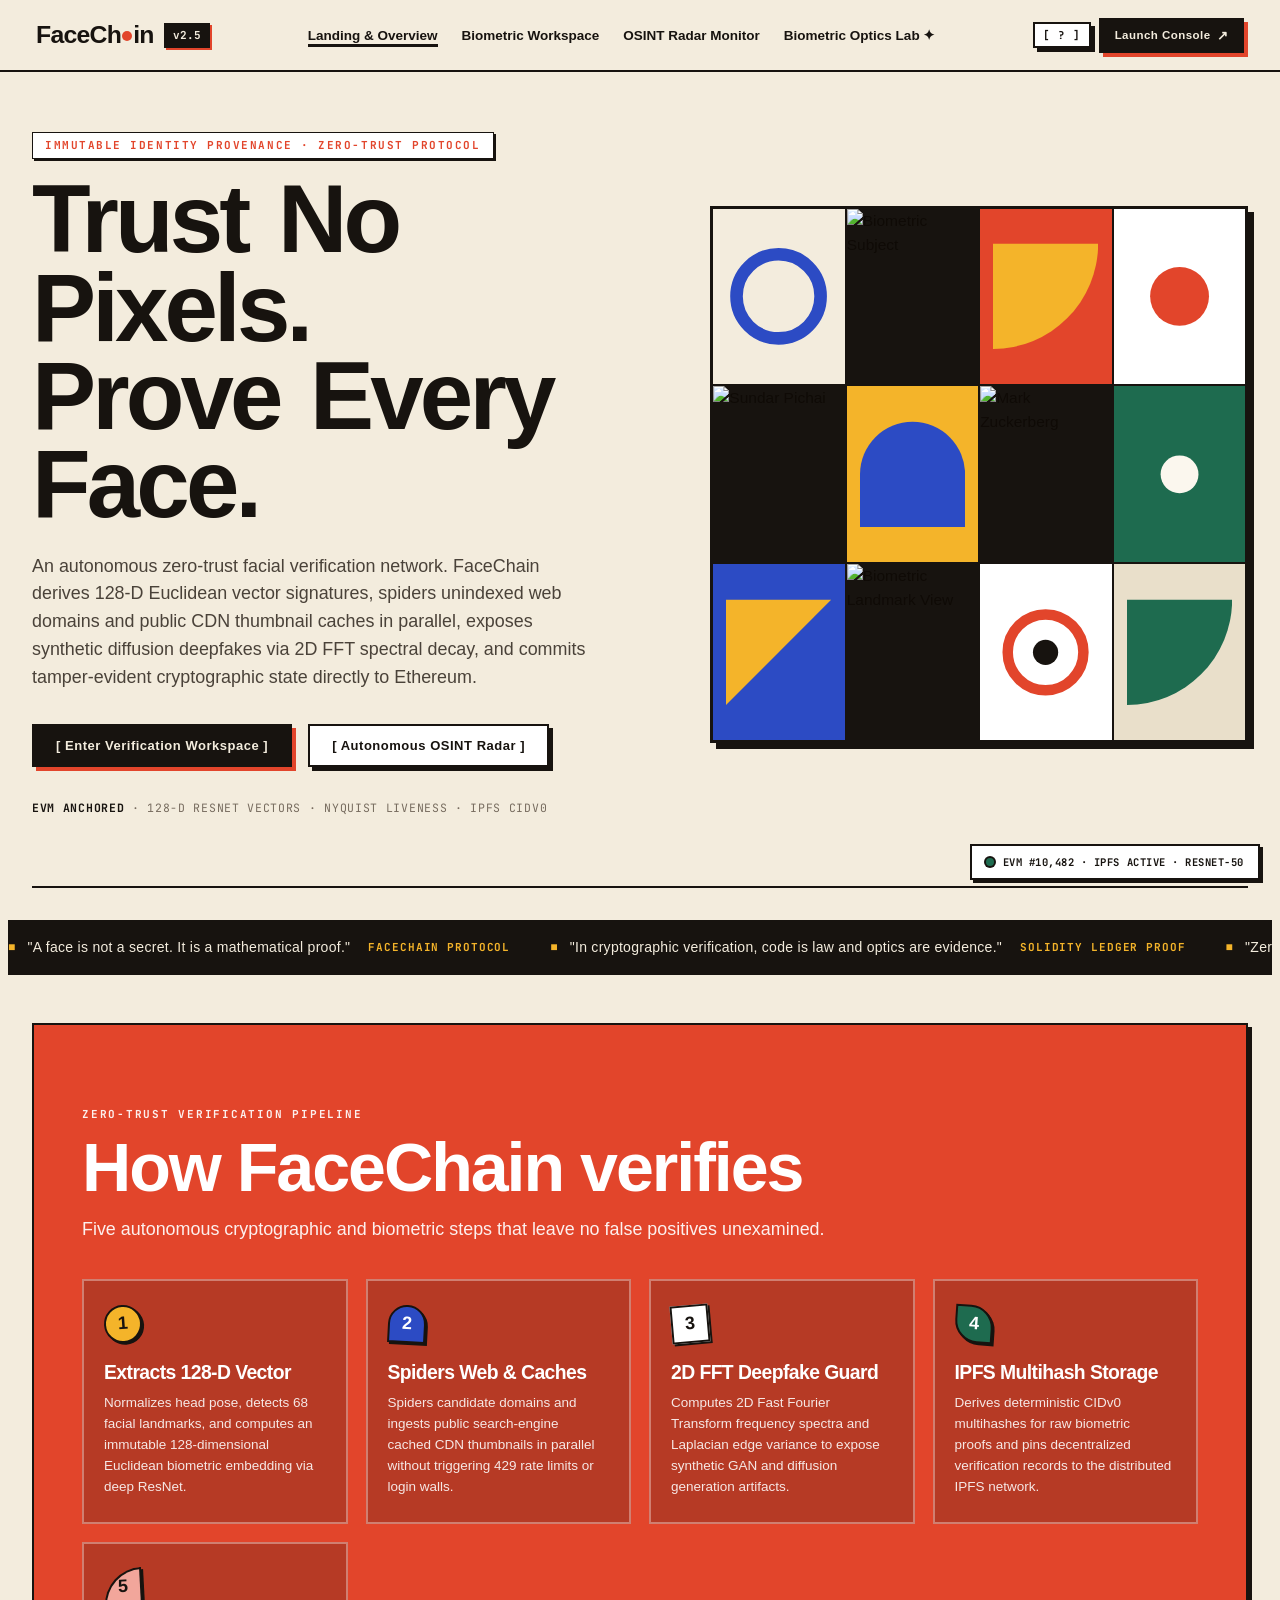
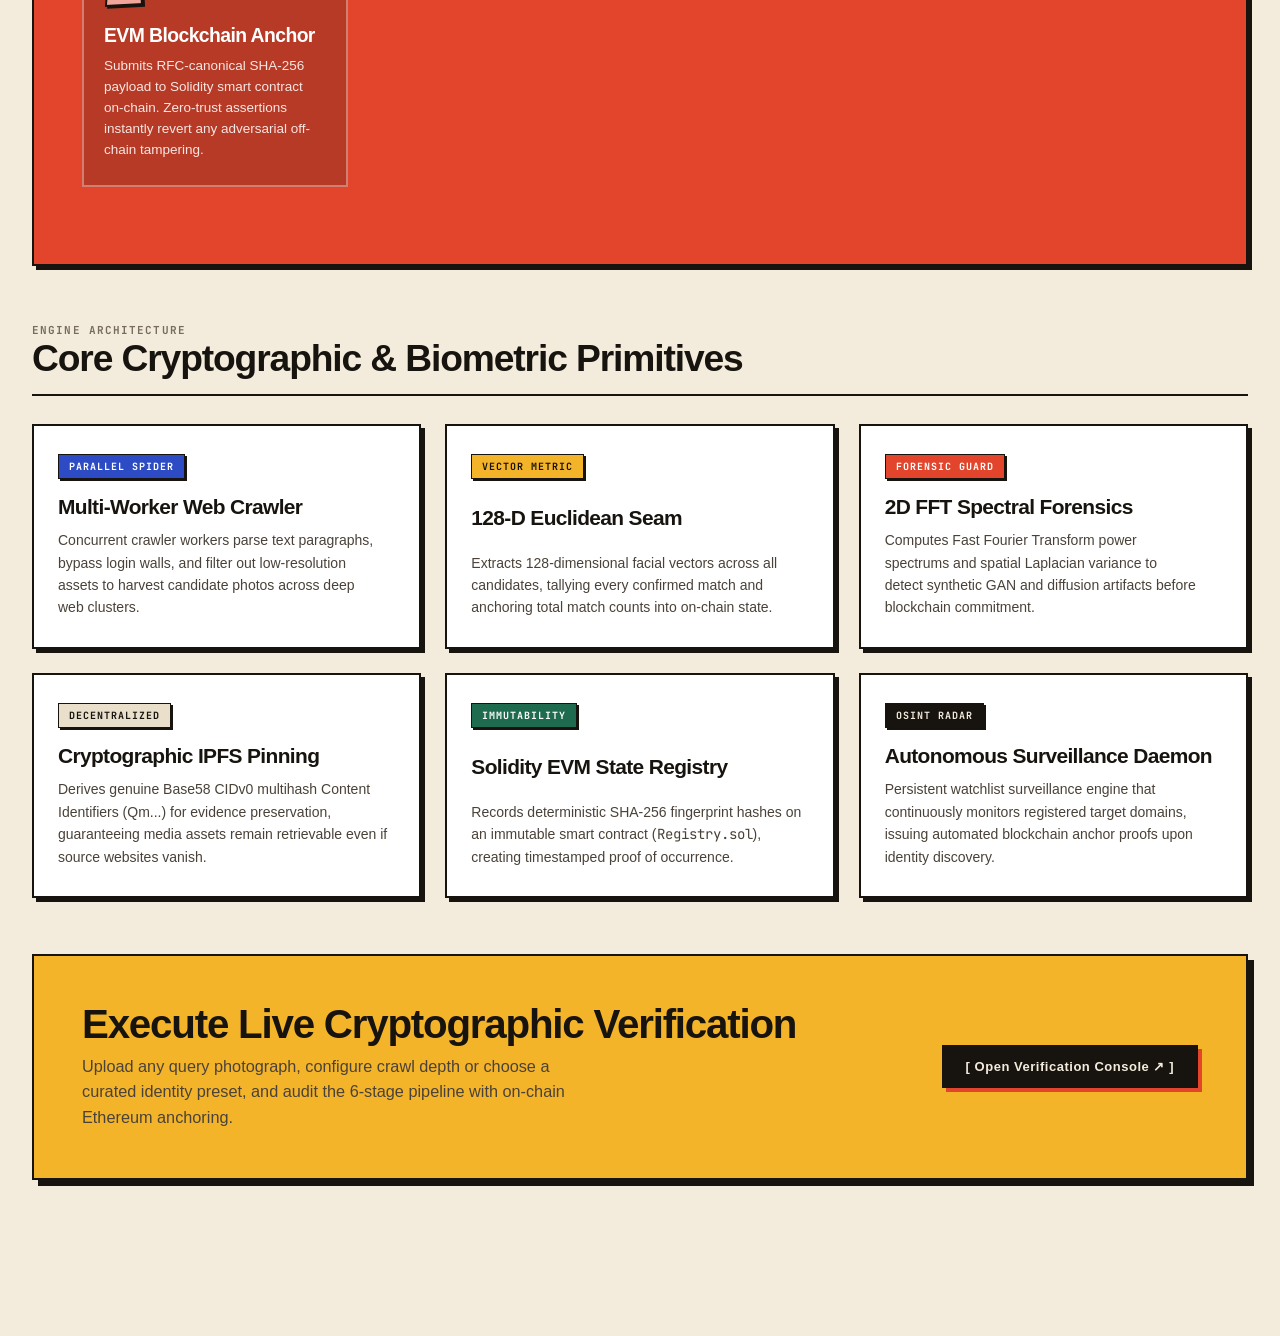
==== frontend/index.html @ 1e32e875 "feat(ui): implement single-page dashboard with telemetry and audit controls" ====
<!DOCTYPE html>
<html lang="en">
<head>
    <meta charset="UTF-8">
    <meta name="viewport" content="width=device-width, initial-scale=1.0">
        <title>FaceChain ✦ Cryptographic Biometric Registry &amp; OSINT Radar</title>
    <meta name="description" content="Autonomous facial vector resolution, 2D FFT deepfake forensics, decentralized IPFS archival, and on-chain EVM cryptographic verification.">
    <meta name="theme-color" content="#f3ecdd">
    <meta name="color-scheme" content="light">

    <!-- Brand Favicons & App Icons -->
    <link rel="icon" type="image/svg+xml" href="/static/favicon.svg">
    <link rel="alternate icon" href="/favicon.ico">
    <link rel="apple-touch-icon" href="/static/apple-touch-icon.png">
    <link rel="manifest" href="/site.webmanifest">

    <!-- Open Graph (OG) & Social Card Metadata -->
    <meta property="og:type" content="website">
    <meta property="og:title" content="FaceChain ✦ Cryptographic Biometric Registry &amp; OSINT Radar">
    <meta property="og:description" content="Autonomous facial vector resolution, 2D FFT deepfake forensics, and on-chain EVM cryptographic verification.">
    <meta property="og:image" content="/static/og-image.png">
    <meta property="og:image:width" content="1200">
    <meta property="og:image:height" content="630">
    <meta property="og:url" content="/">
    <meta property="og:site_name" content="FaceChain Protocol">

    <!-- Twitter Card Metadata -->
    <meta name="twitter:card" content="summary_large_image">
    <meta name="twitter:title" content="FaceChain ✦ Cryptographic Biometric Registry &amp; OSINT Radar">
    <meta name="twitter:description" content="Autonomous facial vector resolution, 2D FFT deepfake forensics, and on-chain EVM cryptographic verification.">
    <meta name="twitter:image" content="/static/og-image.png">
    <link rel="preconnect" href="https://fonts.googleapis.com">
    <link rel="preconnect" href="https://fonts.gstatic.com" crossorigin>
    <link href="https://api.fontshare.com/v2/css?f[]=clash-display@500,600,700&f[]=satoshi@400,500,700,900&display=swap" rel="stylesheet">
    <link href="https://fonts.googleapis.com/css2?family=JetBrains+Mono:wght@400;500;600;700&display=swap" rel="stylesheet">
    <style>
        :root {
            /* Bauhaus Modernist Field: Bone paper, charcoal ink, and flat primary colors */
            --bone: #f3ecdd;
            --bone-2: #e9dfca;
            --paper: #ffffff;
            --ink: #17130f;
            --ink-2: #4a4239;
            --ink-3: #776c5f;
            --red: #e2452b;
            --yellow: #f4b42a;
            --blue: #2c4bc4;
            --green: #1e6b4f;
            --pink: #f2a69b;
            --focus: #2c4bc4;

            --bg-canvas: var(--bone);
            --surface-card: var(--paper);
            --surface-elevated: var(--paper);
            --surface-subtle: var(--bone-2);

            --ink-primary: var(--ink);
            --ink-secondary: var(--ink-2);
            --ink-muted: var(--ink-3);

            --border-strong: var(--ink);
            --border-rule: var(--ink);
            --border-hairline: var(--ink);

            --brand-cobalt: var(--blue);
            --brand-cobalt-light: var(--bone-2);
            --brand-teal: var(--green);
            --brand-teal-light: var(--bone-2);
            --accent-amber: var(--yellow);
            --accent-amber-light: var(--bone-2);
            --accent-purple: var(--blue);
            --accent-purple-light: var(--bone-2);
            --state-emerald: var(--green);
            --state-emerald-light: var(--bone-2);
            --state-crimson: var(--red);
            --state-crimson-light: var(--bone-2);

            --font-display: 'Clash Display', 'Satoshi', sans-serif;
            --font-body: 'Satoshi', sans-serif;
            --font-mono: 'JetBrains Mono', monospace;

            --line: 2.5px;
            --shadow-hard: 4px 4px 0px var(--ink);
            --shadow-red: 5px 5px 0px var(--red);
            --shadow-lift: 6px 6px 0px var(--ink);
            --shadow-lift-red: 7px 7px 0px var(--red);
            --shadow-pressed: 1px 1px 0px var(--ink);
            --ease-out: cubic-bezier(0.16, 1, 0.3, 1);
        }

        /* Base Resets */
        *, *::before, *::after {
            box-sizing: border-box;
            margin: 0;
            padding: 0;
            border-radius: 0px !important; /* Zero-radius broadsheet primitive */
        }

        html, body {
            overflow-x: clip;
            background-color: var(--bg-canvas);
            color: var(--ink-primary);
            font-family: var(--font-body);
            font-size: 15.5px;
            line-height: 1.55;
            -webkit-font-smoothing: antialiased;
        }

        /* Typography & Measure */
        h1, h2, h3, h4 {
            font-family: var(--font-display);
            color: var(--ink-primary);
            text-wrap: balance;
            font-weight: 700;
            line-height: 1.05;
            letter-spacing: -0.03em;
        }

        p {
            text-wrap: pretty;
            max-width: 75ch;
            color: var(--ink-secondary);
        }

        code, pre, .mono {
            font-family: var(--font-mono);
            font-variant-numeric: tabular-nums;
        }

        /* Fluid Wide Desktop Layout */
        .page-wrapper {
            width: 95%;
            max-width: 1520px;
            margin: 0 auto;
            padding: 0 0 100px;
        }

        /* Sticky Technical Navigation Header */
        .site-nav {
            position: sticky;
            top: 0;
            z-index: 1000;
            background-color: var(--bone);
            border-bottom: var(--line) solid var(--ink);
            padding: 16px 36px;
            display: flex;
            justify-content: space-between;
            align-items: center;
        }

        .brand-logo {
            display: inline-flex;
            align-items: center;
            gap: 10px;
            text-decoration: none;
            color: var(--ink);
        }

        .brand-logo-badge {
            background-color: var(--ink);
            color: var(--bone);
            font-family: var(--font-mono);
            font-size: 11px;
            font-weight: 700;
            padding: 3px 8px;
            border: 1.5px solid var(--ink);
            box-shadow: 2px 2px 0px var(--red);
        }

        .brand-logo-text {
            font-family: var(--font-display);
            font-size: 1.6rem;
            font-weight: 700;
            letter-spacing: -0.03em;
            display: inline-flex;
            align-items: center;
        }

        .brand-logo-dot {
            display: inline-block;
            width: 10px;
            height: 10px;
            background: var(--red);
            border-radius: 50% !important;
            margin: 0 1px;
            transform: translateY(1px);
        }

        .nav-tabs {
            display: flex;
            gap: 24px;
            list-style: none;
        }

        .nav-tab-btn {
            background: transparent;
            border: 0;
            font-family: var(--font-body);
            font-size: 13.5px;
            font-weight: 700;
            padding: 4px 0;
            cursor: pointer;
            color: var(--ink);
            text-decoration: none;
            background-image: linear-gradient(var(--ink), var(--ink));
            background-size: 0 3px;
            background-position: 0 100%;
            background-repeat: no-repeat;
            transition: background-size 220ms var(--ease-out), color 160ms ease;
        }

        .nav-tab-btn:hover, .nav-tab-btn.active {
            background-size: 100% 3px;
            color: var(--ink);
        }

        /* 5-State Tactile Button Primitives */
        .btn {
            display: inline-flex;
            align-items: center;
            justify-content: center;
            font-family: var(--font-body);
            font-size: 13px;
            font-weight: 700;
            letter-spacing: 0.04em;
            padding: 12px 22px;
            cursor: pointer;
            border: var(--line) solid var(--ink);
            box-shadow: var(--shadow-hard);
            transition: transform 140ms var(--ease-out), box-shadow 140ms var(--ease-out), background 160ms ease;
            user-select: none;
            text-decoration: none;
            background-color: var(--paper);
            color: var(--ink);
        }

        .btn:hover {
            transform: translate(-2px, -2px);
            box-shadow: var(--shadow-lift);
        }

        .btn:focus-visible {
            outline: 3px solid var(--focus);
            outline-offset: 3px;
        }

        .btn:active {
            transform: translate(3px, 3px);
            box-shadow: var(--shadow-pressed);
        }

        .btn:disabled {
            opacity: 0.45;
            cursor: not-allowed;
            transform: none !important;
            box-shadow: var(--shadow-hard) !important;
        }

        .btn-primary {
            background-color: var(--ink);
            color: var(--bone);
            box-shadow: 4px 4px 0px var(--red);
        }

        .btn-primary:hover {
            background-color: #27211a;
            box-shadow: 6px 6px 0px var(--red);
        }

        .btn-outline, .btn-ghost {
            background-color: var(--paper);
            color: var(--ink);
            box-shadow: 4px 4px 0px var(--ink);
        }

        .btn-outline:hover, .btn-ghost:hover {
            box-shadow: 6px 6px 0px var(--ink);
        }

        .btn-accent {
            background-color: var(--yellow);
            color: var(--ink);
            box-shadow: 4px 4px 0px var(--ink);
        }

        .btn-accent:hover {
            background-color: #f7c046;
            box-shadow: 6px 6px 0px var(--ink);
        }

        .btn-purple {
            background-color: var(--blue);
            color: #FFFFFF;
            box-shadow: 4px 4px 0px var(--ink);
        }

        .btn-purple:hover {
            background-color: #1e3699;
            box-shadow: 6px 6px 0px var(--ink);
        }

        .btn-danger {
            background-color: var(--red);
            color: #FFFFFF;
            box-shadow: 4px 4px 0px var(--ink);
        }

        .btn-danger:hover {
            background-color: #c9351e;
            box-shadow: 6px 6px 0px var(--ink);
        }

        .btn-sm {
            padding: 8px 14px;
            font-size: 11.5px;
        }

        /* ========================================================
           SAPOR / BAUHAUS HERO & MOSAIC GRID
           ======================================================== */
        .hero-section {
            background-color: transparent;
            border: none;
            box-shadow: none;
            padding: clamp(32px, 5vw, 60px) 0 clamp(40px, 6vw, 70px);
            margin: 0 0 32px;
            display: grid;
            grid-template-columns: minmax(0, 1.15fr) minmax(0, 1fr);
            gap: clamp(32px, 5vw, 60px);
            align-items: center;
            border-bottom: var(--line) solid var(--ink);
        }

        @media (max-width: 980px) {
            .hero-section {
                grid-template-columns: 1fr;
                gap: 40px;
            }
        }

        .hero-tag {
            font-family: var(--font-mono);
            font-size: 11px;
            font-weight: 700;
            color: var(--red);
            letter-spacing: 0.14em;
            text-transform: uppercase;
            margin-bottom: 16px;
            display: inline-block;
            background-color: var(--paper);
            padding: 4px 12px;
            border: 1.5px solid var(--ink);
            box-shadow: 2px 2px 0px var(--ink);
        }

        .hero-heading {
            font-size: clamp(3.2rem, 7.5vw, 6.2rem);
            font-weight: 700;
            line-height: 0.92;
            letter-spacing: -0.04em;
            word-spacing: 0.08em;
            margin-bottom: 24px;
            color: var(--ink);
            text-wrap: balance;
        }

        .hero-desc {
            font-size: clamp(1.05rem, 1.4vw, 1.25rem);
            color: var(--ink-2);
            margin-bottom: 32px;
            line-height: 1.55;
            font-weight: 500;
            max-width: 36rem;
        }

        .hero-actions {
            display: flex;
            gap: 16px;
            flex-wrap: wrap;
        }

        .hero-gloss {
            margin: 32px 0 0;
            font-size: 11.5px;
            color: var(--ink-3);
            font-family: var(--font-mono);
            letter-spacing: 0.06em;
            text-transform: uppercase;
        }

        .hero-gloss span {
            font-weight: 700;
            color: var(--ink);
        }

        /* Bauhaus Biometric Mosaic Art Grid */
        .hero-art-mosaic {
            display: grid;
            grid-template-columns: repeat(4, 1fr);
            grid-auto-rows: 1fr;
            border: var(--line) solid var(--ink);
            box-shadow: 6px 6px 0px var(--ink);
            background: var(--ink);
            aspect-ratio: 1 / 1;
            overflow: hidden;
        }

        .mosaic-tile {
            position: relative;
            border: 1.5px solid var(--ink);
            display: flex;
            align-items: center;
            justify-content: center;
            overflow: hidden;
            transition: transform 160ms var(--ease-out);
        }

        .mosaic-tile:hover {
            transform: scale(1.03);
            z-index: 2;
        }

        .mosaic-img {
            width: 100%;
            height: 100%;
            object-fit: cover;
            display: block;
            filter: contrast(1.08) saturate(1.05);
        }

        .tile-svg {
            width: 80%;
            height: 80%;
            display: block;
        }

        .bg-bone { background-color: var(--bone); }
        .bg-bone-2 { background-color: var(--bone-2); }
        .bg-paper { background-color: var(--paper); }
        .bg-red { background-color: var(--red); }
        .bg-yellow { background-color: var(--yellow); }
        .bg-blue { background-color: var(--blue); }
        .bg-green { background-color: var(--green); }
        .bg-pink { background-color: var(--pink); }
        .bg-ink { background-color: var(--ink); }

        /* ========================================================
           INFINITE EDITORIAL MARQUEE TICKER TAPE
           ======================================================== */
        .ticker-bar {
            background-color: var(--ink);
            color: var(--bone);
            border-bottom: var(--line) solid var(--ink);
            overflow: hidden;
            white-space: nowrap;
            padding: 14px 0;
            user-select: none;
            margin: 0 calc(var(--gutter, 24px) * -1) 36px;
        }

        .ticker-track {
            display: inline-flex;
            gap: 40px;
            animation: tickerScroll 48s linear infinite;
        }

        .ticker-track:hover {
            animation-play-state: paused;
        }

        @keyframes tickerScroll {
            0% { transform: translateX(0); }
            100% { transform: translateX(-50%); }
        }

        .ticker-item {
            font-family: var(--font-body);
            font-size: 14px;
            font-weight: 500;
            display: inline-flex;
            align-items: center;
            gap: 12px;
            letter-spacing: 0.02em;
        }

        .ticker-sq {
            color: var(--yellow);
            font-size: 12px;
        }

        .ticker-author {
            font-family: var(--font-mono);
            font-size: 11px;
            color: var(--yellow);
            font-weight: 700;
            text-transform: uppercase;
            letter-spacing: 0.08em;
            margin-left: 6px;
        }

        /* ========================================================
           FULL-BLEED VERMILION: "HOW FACECHAIN VERIFIES"
           ======================================================== */
        .how-section {
            background-color: var(--red);
            color: #FFFFFF;
            border-bottom: var(--line) solid var(--ink);
            padding: clamp(48px, 6vw, 84px) clamp(24px, 4vw, 48px);
            margin: 48px 0;
            border: var(--line) solid var(--ink);
            box-shadow: var(--shadow-hard);
        }

        .how-header {
            max-width: 48rem;
            margin-bottom: 36px;
        }

        .how-kicker {
            font-family: var(--font-mono);
            font-size: 11px;
            font-weight: 700;
            letter-spacing: 0.16em;
            text-transform: uppercase;
            color: #FFFFFF;
            opacity: 0.92;
            display: inline-block;
            margin-bottom: 12px;
        }

        .how-title {
            font-family: var(--font-display);
            font-size: clamp(2.6rem, 5.5vw, 4.4rem);
            font-weight: 700;
            line-height: 0.95;
            letter-spacing: -0.03em;
            margin: 0 0 16px;
            color: #FFFFFF;
        }

        .how-sub {
            font-size: clamp(1.05rem, 1.4vw, 1.25rem);
            color: rgba(255, 255, 255, 0.92);
            line-height: 1.5;
            font-weight: 400;
        }

        .how-steps-grid {
            display: grid;
            grid-template-columns: repeat(auto-fit, minmax(210px, 1fr));
            gap: 18px;
        }

        .how-step-card {
            background: rgba(23, 19, 15, 0.22);
            border: 2px solid rgba(255, 255, 255, 0.35);
            padding: 24px 20px;
            display: flex;
            flex-direction: column;
            align-items: flex-start;
            transition: transform 160ms var(--ease-out), background 160ms ease;
        }

        .how-step-card:hover {
            transform: translateY(-4px);
            background: rgba(23, 19, 15, 0.35);
            border-color: #FFFFFF;
        }

        .how-step-badge {
            display: inline-grid;
            place-items: center;
            width: 38px;
            height: 38px;
            font-family: var(--font-display);
            font-size: 18px;
            font-weight: 700;
            margin-bottom: 18px;
            border: 2px solid var(--ink);
            box-shadow: 2px 2px 0px var(--ink);
        }

        .badge-yellow { background-color: var(--yellow); color: var(--ink); border-radius: 50% !important; transform: rotate(-4deg); }
        .badge-blue { background-color: var(--blue); color: #FFFFFF; border-radius: 999px 999px 0 0 !important; transform: rotate(3deg); }
        .badge-white { background-color: var(--paper); color: var(--ink); border-radius: 0 !important; transform: rotate(-5deg); }
        .badge-green { background-color: var(--green); color: #FFFFFF; border-radius: 0 60% 0 60% !important; transform: rotate(4deg); }
        .badge-pink { background-color: var(--pink); color: var(--ink); border-radius: 100% 0 0 0 !important; transform: rotate(-3deg); }

        .how-step-heading {
            font-family: var(--font-display);
            font-size: 1.25rem;
            font-weight: 700;
            line-height: 1.15;
            margin-bottom: 10px;
            color: #FFFFFF;
        }

        .how-step-desc {
            font-size: 13.5px;
            line-height: 1.55;
            color: rgba(255, 255, 255, 0.88);
            margin: 0;
        }

        /* ========================================================
           FLOATING COBALT ACTION BAR (IN WORKSPACE)
           ======================================================== */
        .floating-action-bar {
            background-color: var(--blue);
            color: #FFFFFF;
            border: var(--line) solid var(--ink);
            box-shadow: 6px 6px 0px var(--ink);
            padding: 22px 26px;
            margin-bottom: 32px;
            display: flex;
            justify-content: space-between;
            align-items: center;
            flex-wrap: wrap;
            gap: 20px;
        }

        .control-pill-group {
            display: inline-flex;
            gap: 0;
            border: 2px solid var(--ink);
            box-shadow: 2px 2px 0px var(--ink);
            background: var(--paper);
        }

        .control-pill-btn {
            background: var(--paper);
            color: var(--ink);
            border: 0;
            border-right: 1.5px solid var(--ink);
            padding: 8px 16px;
            font-family: var(--font-body);
            font-size: 12.5px;
            font-weight: 700;
            cursor: pointer;
            transition: all 120ms ease;
        }

        .control-pill-btn:last-child {
            border-right: none;
        }

        .control-pill-btn.active, .control-pill-btn:hover {
            background: var(--yellow);
            color: var(--ink);
        }

        /* ========================================================
           BENTO FACTS STRIP (RESULTS METADATA)
           ======================================================== */
        .bento-facts-strip {
            display: grid;
            grid-template-columns: repeat(4, 1fr);
            gap: 0;
            border: var(--line) solid var(--ink);
            box-shadow: 4px 4px 0px var(--ink);
            margin-bottom: 24px;
            background: var(--ink);
        }

        @media (max-width: 820px) {
            .bento-facts-strip {
                grid-template-columns: 1fr 1fr;
            }
        }

        .bento-tile {
            padding: 20px;
            border-right: var(--line) solid var(--ink);
            position: relative;
        }

        .bento-tile:last-child {
            border-right: none;
        }

        .bento-tile-label {
            font-family: var(--font-mono);
            font-size: 10px;
            font-weight: 700;
            letter-spacing: 0.1em;
            text-transform: uppercase;
            margin-bottom: 6px;
            color: var(--ink-2);
        }

        .bento-tile-val {
            font-family: var(--font-display);
            font-size: 2rem;
            font-weight: 700;
            line-height: 1;
            margin-bottom: 4px;
        }

        .bento-tile-sub {
            font-family: var(--font-body);
            font-size: 12px;
            color: var(--ink-2);
        }

        .bento-glyph {
            position: absolute;
            top: 18px;
            right: 18px;
            width: 14px;
            height: 14px;
        }

        /* ========================================================
           FACECHAIN PROTOCOL NODE & TELEMETRY BEACON
           ======================================================== */
        .node-beacon-container {
            position: fixed;
            bottom: 20px;
            right: 20px;
            z-index: 999;
            display: flex;
            align-items: flex-end;
            flex-direction: column;
            pointer-events: auto;
        }

        .node-beacon-pill {
            background-color: var(--paper);
            color: var(--ink);
            border: 2px solid var(--ink);
            box-shadow: 3px 3px 0px var(--ink);
            padding: 8px 14px;
            display: inline-flex;
            align-items: center;
            gap: 9px;
            cursor: pointer;
            transition: transform 140ms var(--ease-out), box-shadow 140ms var(--ease-out), background-color 140ms ease;
            user-select: none;
        }

        .node-beacon-pill:hover {
            transform: translate(-2px, -2px);
            box-shadow: 5px 5px 0px var(--ink);
            background-color: var(--yellow);
        }

        .beacon-pulse-dot {
            width: 8px;
            height: 8px;
            background-color: var(--green);
            border-radius: 50% !important;
            display: inline-block;
            box-shadow: 0 0 0 2px var(--ink);
            animation: pulseBeacon 2s infinite ease-in-out;
        }

        @keyframes pulseBeacon {
            0%, 100% { transform: scale(1); opacity: 1; }
            50% { transform: scale(1.3); opacity: 0.7; }
        }

        .node-telemetry-popover {
            background-color: var(--paper);
            color: var(--ink);
            border: 2.5px solid var(--ink);
            box-shadow: 5px 5px 0px var(--ink);
            padding: 14px 16px;
            margin-bottom: 10px;
            min-width: 270px;
            display: none;
            position: relative;
            transform-origin: bottom right;
            animation: popIn 140ms var(--ease-out);
        }

        .node-beacon-container:hover .node-telemetry-popover,
        .node-beacon-container.active .node-telemetry-popover {
            display: block;
        }

        @keyframes popIn {
            0% { transform: scale(0.85); opacity: 0; }
            100% { transform: scale(1); opacity: 1; }
        }

        /* Match Card Mini Rubber Stamps */
        .mini-card-stamp {
            display: inline-block;
            font-family: var(--font-mono);
            font-size: 8px;
            font-weight: 900;
            letter-spacing: 0.08em;
            padding: 2px 6px;
            border: 1.5px dashed var(--ink);
            text-transform: uppercase;
            position: absolute;
            top: 6px;
            right: 6px;
            transform: rotate(3deg);
            box-shadow: 2px 2px 0px var(--ink);
            z-index: 2;
        }

        .mini-stamp-green {
            background-color: var(--green);
            color: #FFFFFF;
        }

        .mini-stamp-yellow {
            background-color: var(--yellow);
            color: var(--ink);
        }

        /* 6 Feature Architecture Cards */
        .section-header {
            margin: 56px 0 28px;
            border-bottom: var(--line) solid var(--ink);
            padding-bottom: 16px;
            display: flex;
            justify-content: space-between;
            align-items: baseline;
            flex-wrap: wrap;
            gap: 12px;
        }

        .section-title {
            font-size: clamp(1.8rem, 3.2vw, 2.4rem);
            font-weight: 700;
            color: var(--ink);
        }

        .features-grid {
            display: grid;
            grid-template-columns: repeat(3, 1fr);
            gap: 24px;
            margin-bottom: 56px;
        }

        @media (max-width: 1024px) {
            .features-grid {
                grid-template-columns: 1fr 1fr;
            }
        }

        @media (max-width: 640px) {
            .features-grid {
                grid-template-columns: 1fr;
            }
        }

        .feature-card {
            background-color: var(--paper);
            border: var(--line) solid var(--ink);
            box-shadow: var(--shadow-hard);
            padding: 28px 24px;
            position: relative;
            display: flex;
            flex-direction: column;
            justify-content: space-between;
            transition: transform 140ms var(--ease-out), box-shadow 140ms var(--ease-out);
        }

        .feature-card:hover {
            transform: translate(-3px, -3px);
            box-shadow: var(--shadow-lift);
        }

        .feature-badge {
            font-family: var(--font-mono);
            font-size: 10px;
            font-weight: 700;
            letter-spacing: 0.1em;
            text-transform: uppercase;
            padding: 4px 10px;
            border: 1.5px solid var(--ink);
            box-shadow: 2px 2px 0px var(--ink);
            display: inline-block;
            margin-bottom: 16px;
            width: fit-content;
        }

        .feature-title {
            font-size: 1.35rem;
            margin-bottom: 10px;
            line-height: 1.15;
            color: var(--ink);
        }

        .feature-desc {
            font-size: 14px;
            color: var(--ink-2);
            line-height: 1.6;
        }

        .architecture-banner {
            background-color: var(--yellow);
            color: var(--ink);
            border: var(--line) solid var(--ink);
            box-shadow: 6px 6px 0px var(--ink);
            padding: clamp(32px, 5vw, 48px);
            display: flex;
            justify-content: space-between;
            align-items: center;
            flex-wrap: wrap;
            gap: 28px;
            margin: 56px 0;
        }

        .architecture-banner h2 {
            color: var(--ink);
            font-size: clamp(1.8rem, 3.2vw, 2.6rem);
            margin-bottom: 8px;
            line-height: 1.05;
        }

        .architecture-banner p {
            color: var(--ink-2);
            font-size: 1.05rem;
            max-width: 62ch;
            font-weight: 500;
        }

        /* ========================================================
           SPLIT-LENS BIOMETRIC VIEWFINDER (HOW THE MACHINE SEES YOU)
           ======================================================== */
        .lens-section {
            background-color: var(--paper);
            border: var(--line) solid var(--ink);
            box-shadow: 6px 6px 0px var(--ink);
            padding: clamp(28px, 4vw, 44px);
            margin: 56px 0;
        }

        .lens-header {
            display: flex;
            justify-content: space-between;
            align-items: flex-end;
            margin-bottom: 24px;
            flex-wrap: wrap;
            gap: 16px;
        }

        .lens-preset-chips {
            display: flex;
            gap: 8px;
            align-items: center;
        }

        .lens-chip {
            background: var(--paper);
            border: 1.5px solid var(--ink);
            padding: 6px 14px;
            font-family: var(--font-mono);
            font-size: 11px;
            font-weight: 700;
            cursor: pointer;
            box-shadow: 2px 2px 0px var(--ink);
            transition: transform 120ms ease, box-shadow 120ms ease;
            color: var(--ink);
        }

        .lens-chip:hover {
            transform: translate(-1px, -1px);
            box-shadow: 3px 3px 0px var(--ink);
            background: var(--yellow);
        }

        .lens-chip.active {
            background: var(--yellow);
            color: var(--ink);
            border-color: var(--ink);
            box-shadow: 3px 3px 0px var(--ink);
        }

        .lens-motion-header {
            background: var(--bone);
            border: 2px solid var(--ink);
            box-shadow: 3px 3px 0px var(--ink);
            padding: 22px 26px;
            margin-bottom: 18px;
            position: relative;
            overflow: hidden;
        }

        .lens-scan-track {
            position: absolute;
            top: 0;
            left: 0;
            right: 0;
            height: 3px;
            background: var(--bone-2);
            overflow: hidden;
        }

        .lens-scan-beam {
            position: absolute;
            top: 0;
            height: 100%;
            width: 200px;
            background: var(--red);
            animation: lensHeaderSweep 3.2s cubic-bezier(0.4, 0, 0.2, 1) infinite;
        }

        @keyframes lensHeaderSweep {
            0% { transform: translateX(-200px); }
            100% { transform: translateX(1400px); }
        }

        .lens-radar-pill {
            display: inline-flex;
            align-items: center;
            font-family: var(--font-mono);
            font-size: 11px;
            font-weight: 700;
            color: var(--ink);
            background: var(--yellow);
            border: 1.5px solid var(--ink);
            box-shadow: 2px 2px 0px var(--ink);
            padding: 3px 10px;
            letter-spacing: 0.08em;
            text-transform: uppercase;
        }

        .radar-dot {
            display: inline-block;
            width: 8px;
            height: 8px;
            border-radius: 50% !important;
            background: var(--red);
            margin-right: 7px;
            animation: radarPulse 1.4s infinite ease-in-out;
        }

        @keyframes radarPulse {
            0%, 100% { opacity: 1; transform: scale(1); }
            50% { opacity: 0.3; transform: scale(0.75); }
        }

        .lens-control-cluster {
            display: flex;
            align-items: center;
            gap: 12px;
            flex-wrap: wrap;
        }

        .btn-auto-scan {
            display: inline-flex;
            align-items: center;
            gap: 8px;
            padding: 9px 16px;
            font-family: var(--font-mono);
            font-size: 11px;
            font-weight: 700;
            text-transform: uppercase;
            letter-spacing: 0.06em;
            border: 2px solid var(--ink);
            background: var(--paper);
            color: var(--ink);
            cursor: pointer;
            box-shadow: 2px 2px 0px var(--ink);
            transition: all 120ms ease;
        }

        .btn-auto-scan:hover {
            transform: translate(-1px, -1px);
            box-shadow: 3px 3px 0px var(--ink);
            background: var(--yellow);
        }

        .btn-auto-scan.active {
            background: var(--yellow);
            color: var(--ink);
            box-shadow: 1px 1px 0px var(--ink);
            transform: translate(1px, 1px);
        }

        .btn-lens-reset {
            padding: 9px 14px;
            font-family: var(--font-mono);
            font-size: 11px;
            font-weight: 700;
            border: 2px solid var(--ink);
            background: var(--paper);
            color: var(--ink);
            cursor: pointer;
            box-shadow: 2px 2px 0px var(--ink);
            transition: all 120ms ease;
        }

        .btn-lens-reset:hover {
            background: var(--bone-2);
            transform: translate(-1px, -1px);
            box-shadow: 3px 3px 0px var(--ink);
        }

        .lens-telemetry-hud {
            display: inline-flex;
            align-items: center;
            gap: 10px;
            background: var(--bone-2);
            border: 2px solid var(--ink);
            box-shadow: 2px 2px 0px var(--ink);
            padding: 8px 14px;
            font-family: var(--font-mono);
            font-size: 11px;
        }

        .telemetry-hud-item {
            display: flex;
            align-items: center;
            gap: 5px;
        }

        .hud-label {
            color: var(--ink-3);
            font-size: 10px;
            font-weight: 700;
        }

        .hud-val {
            font-weight: 700;
            color: var(--ink);
        }

        .telemetry-hud-sep {
            color: var(--ink-3);
            opacity: 0.5;
        }

        .lens-viewport {
            position: relative;
            width: 100%;
            height: 520px;
            background: var(--bone-2);
            border: var(--line) solid var(--ink);
            box-shadow: var(--shadow-hard);
            overflow: hidden;
            user-select: none;
            cursor: col-resize;
            --lens-pos: 50%;
        }

        .lens-layer-machine {
            position: absolute;
            inset: 0;
            width: 100%;
            height: 100%;
            background-color: var(--bone);
            background-image: 
                linear-gradient(rgba(23, 19, 15, 0.07) 1px, transparent 1px),
                linear-gradient(90deg, rgba(23, 19, 15, 0.07) 1px, transparent 1px);
            background-size: 24px 24px;
            overflow: hidden;
        }

        .lens-layer-human {
            position: absolute;
            inset: 0;
            width: 100%;
            height: 100%;
            overflow: hidden;
            z-index: 10;
            pointer-events: none;
            clip-path: polygon(0 0, var(--lens-pos, 50%) 0, var(--lens-pos, 50%) 100%, 0 100%);
            -webkit-clip-path: polygon(0 0, var(--lens-pos, 50%) 0, var(--lens-pos, 50%) 100%, 0 100%);
        }

        .lens-human-img,
        .lens-machine-img {
            position: absolute;
            inset: 0;
            width: 100%;
            height: 100%;
            object-fit: contain;
            object-position: center;
        }

        .lens-machine-img {
            opacity: 0.22;
            filter: grayscale(100%) contrast(140%);
        }

        .lens-divider {
            position: absolute;
            top: 0;
            bottom: 0;
            left: var(--lens-pos, 50%);
            width: 3px;
            background: var(--red);
            box-shadow: 2px 0px 0px var(--ink);
            z-index: 20;
            pointer-events: none;
            transform: translateX(-50%);
        }

        .lens-handle {
            position: absolute;
            top: 50%;
            left: var(--lens-pos, 50%);
            transform: translate(-50%, -50%);
            width: 44px;
            height: 44px;
            background: var(--yellow);
            border: 2.5px solid var(--ink);
            box-shadow: 3px 3px 0px var(--ink);
            display: flex;
            align-items: center;
            justify-content: center;
            cursor: col-resize;
            z-index: 30;
            font-family: var(--font-mono);
            font-size: 14px;
            font-weight: 900;
            color: var(--ink);
            border-radius: 0 !important;
            user-select: none;
            transition: transform 120ms ease, box-shadow 120ms ease;
        }

        .lens-handle:hover {
            transform: translate(-50%, -50%) scale(1.08);
            box-shadow: 4px 4px 0px var(--ink);
        }

        .lens-badge-label {
            position: absolute;
            font-family: var(--font-mono);
            font-size: 10.5px;
            font-weight: 700;
            padding: 6px 14px;
            border: 1.5px solid var(--ink);
            background: var(--paper);
            box-shadow: 2px 2px 0px var(--ink);
            z-index: 15;
            letter-spacing: 0.08em;
            text-transform: uppercase;
            color: var(--ink);
        }

        /* ========================================================
           VIEW 2: FORENSIC VERIFICATION CONSOLE
           ======================================================== */
        .panel {
            background-color: var(--paper);
            border: var(--line) solid var(--ink);
            box-shadow: var(--shadow-hard);
            padding: clamp(24px, 3.5vw, 36px);
            margin-bottom: 32px;
        }

        .panel-header {
            display: flex;
            justify-content: space-between;
            align-items: center;
            border-bottom: 2px solid var(--ink);
            padding-bottom: 16px;
            margin-bottom: 24px;
        }

        .panel-title {
            font-family: var(--font-mono);
            font-size: 13px;
            font-weight: 700;
            letter-spacing: 0.1em;
            text-transform: uppercase;
            color: var(--ink);
            display: flex;
            align-items: center;
            gap: 10px;
        }

        .panel-tag {
            background-color: var(--ink);
            color: var(--bone);
            padding: 3px 8px;
            font-size: 10.5px;
            font-weight: 700;
            border: 1.5px solid var(--ink);
            box-shadow: 2px 2px 0px var(--red);
        }

        .workspace-grid {
            display: grid;
            grid-template-columns: 1.15fr 1fr;
            gap: 28px;
            margin-bottom: 32px;
        }

        @media (max-width: 1024px) {
            .workspace-grid {
                grid-template-columns: 1fr;
            }
        }

        .form-label {
            display: block;
            font-family: var(--font-mono);
            font-size: 11px;
            font-weight: 700;
            text-transform: uppercase;
            color: var(--ink-2);
            margin-bottom: 8px;
            letter-spacing: 0.06em;
        }

        /* Multi-URL Row Container */
        .url-input-row {
            display: flex;
            gap: 8px;
            margin-bottom: 10px;
            align-items: center;
        }

        .input-text {
            width: 100%;
            background-color: var(--paper);
            border: 2px solid var(--ink);
            color: var(--ink);
            font-family: var(--font-mono);
            font-size: 13px;
            padding: 12px 14px;
            box-shadow: 2px 2px 0px var(--ink);
            transition: box-shadow 120ms ease, border-color 120ms ease;
        }

        .input-text:focus {
            outline: none;
            border-color: var(--blue);
            box-shadow: 4px 4px 0px var(--ink);
            background-color: #FFFFFF;
        }

        .btn-icon-del {
            background-color: var(--paper);
            border: 2px solid var(--ink);
            color: var(--red);
            padding: 11px 14px;
            cursor: pointer;
            font-family: var(--font-mono);
            font-weight: 700;
            font-size: 14px;
            box-shadow: 2px 2px 0px var(--ink);
            transition: all 120ms ease;
        }

        .btn-icon-del:hover {
            background-color: var(--red);
            color: #FFFFFF;
            transform: translate(-1px, -1px);
            box-shadow: 3px 3px 0px var(--ink);
        }

        /* High-Craft Viewfinder Dropzone */
        .dropzone-viewfinder {
            position: relative;
            border: var(--line) solid var(--ink);
            background-color: var(--bone-2);
            padding: 42px 24px;
            text-align: center;
            cursor: pointer;
            margin-bottom: 20px;
            transition: all 140ms var(--ease-out);
            box-shadow: 3px 3px 0px var(--ink);
        }

        .dropzone-viewfinder:hover {
            background-color: var(--paper);
            transform: translate(-2px, -2px);
            box-shadow: 5px 5px 0px var(--ink);
        }

        .dropzone-viewfinder.dragover {
            border-color: var(--blue);
            background-color: #dbe4ff;
        }

        /* Viewfinder Corner Reticles */
        .reticle-tl { position: absolute; top: 10px; left: 10px; width: 16px; height: 16px; border-top: 3px solid var(--ink); border-left: 3px solid var(--ink); }
        .reticle-tr { position: absolute; top: 10px; right: 10px; width: 16px; height: 16px; border-top: 3px solid var(--ink); border-right: 3px solid var(--ink); }
        .reticle-bl { position: absolute; bottom: 10px; left: 10px; width: 16px; height: 16px; border-bottom: 3px solid var(--ink); border-left: 3px solid var(--ink); }
        .reticle-br { position: absolute; bottom: 10px; right: 10px; width: 16px; height: 16px; border-bottom: 3px solid var(--ink); border-right: 3px solid var(--ink); }

        .preview-box {
            display: none;
            margin-top: 14px;
            text-align: center;
        }

        .preview-img {
            max-width: 170px;
            max-height: 170px;
            object-fit: cover;
            border: var(--line) solid var(--ink);
            box-shadow: var(--shadow-hard);
            display: inline-block;
        }

        /* ========================================================
           MODALS (PRESETS & CRAWL DEPTH)
           ======================================================== */
        .modal-overlay {
            display: none;
            position: fixed;
            top: 0;
            left: 0;
            width: 100vw;
            height: 100vh;
            background: rgba(23, 19, 15, 0.72);
            z-index: 2000;
            align-items: center;
            justify-content: center;
        }

        .modal-overlay.open {
            display: flex;
        }

        .modal-card {
            background-color: var(--paper);
            border: 3px solid var(--ink);
            box-shadow: 8px 8px 0px var(--ink);
            width: 90%;
            max-width: 680px;
            padding: 36px;
            position: relative;
            max-height: 85vh;
            overflow-y: auto;
        }

        .modal-card-header {
            display: flex;
            justify-content: space-between;
            align-items: baseline;
            border-bottom: 2px solid var(--ink);
            padding-bottom: 14px;
            margin-bottom: 24px;
        }

        .preset-item-card {
            background-color: var(--bone);
            border: 2px solid var(--ink);
            padding: 16px;
            margin-bottom: 14px;
            display: flex;
            justify-content: space-between;
            align-items: center;
            cursor: pointer;
            transition: transform 120ms ease, box-shadow 120ms ease, background-color 120ms ease;
            box-shadow: 3px 3px 0px var(--ink);
        }

        .preset-item-card:hover {
            transform: translate(-2px, -2px);
            border-color: var(--ink);
            box-shadow: 5px 5px 0px var(--ink);
            background-color: var(--yellow);
        }

        .preset-item-thumb {
            width: 52px;
            height: 52px;
            object-fit: cover;
            border: 2px solid var(--ink);
            margin-right: 14px;
            background-color: var(--paper);
        }

        .depth-card {
            background-color: var(--bone);
            border: 2px solid var(--ink);
            padding: 16px;
            text-align: center;
            cursor: pointer;
            box-shadow: 3px 3px 0px var(--ink);
            transition: transform 120ms ease, box-shadow 120ms ease;
        }
        .depth-card:hover {
            transform: translate(-2px, -2px);
            box-shadow: 5px 5px 0px var(--ink);
            background-color: var(--bone-2);
        }
        .depth-card.active {
            border: 2px solid var(--ink) !important;
            background-color: var(--yellow) !important;
            box-shadow: 4px 4px 0px var(--ink) !important;
        }

        .match-sighting-card {
            background: var(--paper);
            border: 2px solid var(--ink);
            padding: 12px;
            box-shadow: 3px 3px 0px var(--ink);
            transition: transform 120ms ease, box-shadow 120ms ease;
        }
        .match-sighting-card:hover {
            transform: translateY(-2px);
            box-shadow: 5px 5px 0px var(--ink);
        }
        .match-sighting-card img {
            width: 100%;
            height: 120px;
            object-fit: cover;
            border: 1.5px solid var(--ink);
            margin-bottom: 8px;
            background-color: var(--bone-2);
        }

        /* ========================================================
           MOTION PROGRESS ENGINE COMPONENT
           ======================================================== */
        .progress-engine-panel {
            background-color: var(--paper);
            border: var(--line) solid var(--ink);
            box-shadow: var(--shadow-hard);
            padding: 32px;
            margin-bottom: 32px;
        }

        .progress-meta-row {
            display: flex;
            justify-content: space-between;
            align-items: baseline;
            margin-bottom: 16px;
        }

        .progress-pct-badge {
            font-family: var(--font-mono);
            font-size: 2.6rem;
            font-weight: 700;
            color: var(--blue);
            line-height: 1;
        }

        .progress-phase-label {
            font-family: var(--font-mono);
            font-size: 13px;
            font-weight: 700;
            color: var(--ink);
            text-transform: uppercase;
            letter-spacing: 0.06em;
        }

        .progress-track {
            width: 100%;
            height: 18px;
            background-color: var(--bone-2);
            border: 2px solid var(--ink);
            margin-bottom: 24px;
            overflow: hidden;
            position: relative;
            box-shadow: inset 2px 2px 0px rgba(0,0,0,0.1);
        }

        .progress-fill {
            height: 100%;
            width: 0%;
            background-color: var(--yellow);
            border-right: 2px solid var(--ink);
            transition: width 350ms cubic-bezier(0.22, 1, 0.36, 1);
        }

        .stages-flow {
            display: grid;
            grid-template-columns: repeat(6, 1fr);
            gap: 12px;
            margin-bottom: 24px;
        }

        @media (max-width: 1180px) {
            .stages-flow {
                grid-template-columns: repeat(3, 1fr);
            }
        }

        @media (max-width: 640px) {
            .stages-flow {
                grid-template-columns: 1fr;
            }
        }

        .stage-card {
            background-color: var(--bone);
            border: 2px solid var(--ink);
            padding: 14px 12px;
            position: relative;
            box-shadow: 2px 2px 0px var(--ink);
            transition: transform 140ms ease, background-color 140ms ease;
        }

        .stage-card.pending { opacity: 0.65; }
        .stage-card.active {
            opacity: 1;
            background-color: var(--yellow);
            box-shadow: 4px 4px 0px var(--ink);
            transform: translateY(-2px);
        }
        .stage-card.completed {
            opacity: 1;
            background-color: #d4ede2;
            border-color: var(--green);
        }

        .stage-num {
            font-family: var(--font-mono);
            font-size: 10px;
            font-weight: 700;
            color: var(--ink-3);
            margin-bottom: 4px;
            text-transform: uppercase;
        }

        .stage-name {
            font-family: var(--font-mono);
            font-size: 11px;
            font-weight: 700;
            color: var(--ink);
            text-transform: uppercase;
            line-height: 1.3;
            margin-bottom: 6px;
        }

        .stage-status {
            font-family: var(--font-mono);
            font-size: 9px;
            font-weight: 700;
            letter-spacing: 0.05em;
            text-transform: uppercase;
            color: var(--ink-3);
        }

        .crawler-hud-row {
            display: grid;
            grid-template-columns: repeat(4, 1fr);
            gap: 0;
            background-color: var(--bone);
            border: 2px solid var(--ink);
            box-shadow: 3px 3px 0px var(--ink);
            margin-bottom: 20px;
        }

        @media (max-width: 768px) {
            .crawler-hud-row {
                grid-template-columns: 1fr 1fr;
            }
        }

        .hud-stat-item {
            text-align: center;
            padding: 16px 12px;
            border-right: 2px solid var(--ink);
        }
        .hud-stat-item:last-child {
            border-right: none;
        }

        .hud-stat-val { font-family: var(--font-mono); font-size: 1.35rem; font-weight: 700; color: var(--ink); }
        .hud-stat-label { font-family: var(--font-mono); font-size: 10px; color: var(--ink-3); text-transform: uppercase; letter-spacing: 0.06em; margin-top: 4px; }

        .console-stream {
            background-color: var(--ink);
            color: var(--bone);
            border: var(--line) solid var(--ink);
            box-shadow: 4px 4px 0px var(--ink);
            padding: 18px;
            font-family: var(--font-mono);
            font-size: 11.5px;
            line-height: 1.6;
            min-height: 140px;
            max-height: 220px;
            overflow-y: auto;
            margin-top: 20px;
        }

        .console-line { display: flex; gap: 12px; margin-bottom: 4px; }
        .console-timestamp { color: var(--ink-3); opacity: 0.8; user-select: none; }
        .console-tag { color: var(--yellow); font-weight: 700; }
        .console-tag.amber { color: var(--yellow); }
        .console-tag.green { color: #34D399; }
        .console-tag.red { color: #F87171; }
        .console-tag.purple { color: #C084FC; }

        #resultsSection { display: none; margin-top: 40px; }

        .seam-comparison-grid {
            display: grid;
            grid-template-columns: 1fr 190px 1fr;
            gap: 24px;
            align-items: center;
            background-color: var(--paper);
            border: var(--line) solid var(--ink);
            box-shadow: var(--shadow-hard);
            padding: 32px;
            margin-bottom: 28px;
        }

        @media (max-width: 860px) {
            .seam-comparison-grid { grid-template-columns: 1fr; text-align: center; }
        }

        .face-pane { text-align: center; }
        .face-pane img {
            width: 180px;
            height: 180px;
            object-fit: cover;
            border: var(--line) solid var(--ink);
            box-shadow: var(--shadow-hard);
            margin-bottom: 12px;
            background-color: var(--bone-2);
        }

        .face-pane-title {
            font-family: var(--font-mono);
            font-size: 11px;
            font-weight: 700;
            text-transform: uppercase;
            color: var(--ink-2);
        }

        .seam-score-badge {
            text-align: center;
            padding: 20px 14px;
            border: var(--line) solid var(--ink);
            background-color: var(--yellow);
            box-shadow: 4px 4px 0px var(--ink);
        }

        .seam-score-num {
            font-family: var(--font-mono);
            font-size: 2rem;
            font-weight: 700;
            color: var(--ink);
            line-height: 1;
            margin-bottom: 4px;
        }

        .seam-score-lbl {
            font-family: var(--font-mono);
            font-size: 9.5px;
            font-weight: 700;
            text-transform: uppercase;
            color: var(--ink-2);
        }

        .forensic-grid {
            display: grid;
            grid-template-columns: 1fr 1fr;
            gap: 24px;
            margin-bottom: 28px;
        }

        @media (max-width: 860px) {
            .forensic-grid { grid-template-columns: 1fr; }
        }

        .forensic-card {
            background-color: var(--paper);
            border: var(--line) solid var(--ink);
            box-shadow: var(--shadow-hard);
            padding: 24px;
        }

        .data-table-row {
            display: flex;
            justify-content: space-between;
            padding: 9px 0;
            border-bottom: 1.5px solid var(--bone-2);
            font-size: 13px;
        }

        .data-table-row:last-child { border-bottom: none; }
        .data-label { font-family: var(--font-mono); color: var(--ink-3); font-size: 11px; font-weight: 700; text-transform: uppercase; }
        .data-value { font-family: var(--font-mono); color: var(--ink); font-weight: 600; word-break: break-all; text-align: right; max-width: 70%; }

        .hash-token-box {
            font-family: var(--font-mono);
            font-size: 12px;
            color: var(--ink);
            background-color: var(--bone-2);
            border: 2px solid var(--ink);
            box-shadow: 2px 2px 0px var(--ink);
            padding: 12px 14px;
            word-break: break-all;
            margin: 8px 0 16px;
            font-weight: 600;
        }

        .tamper-area {
            background-color: #fef0c7;
            border: 2px solid var(--ink);
            box-shadow: 4px 4px 0px var(--ink);
            padding: 24px;
            margin-top: 28px;
        }

        .tamper-btn-row {
            display: flex;
            flex-wrap: wrap;
            gap: 12px;
            margin-top: 14px;
            align-items: center;
        }

        /* ========================================================
           VIEW 3: AUTONOMOUS OSINT RADAR (OPTION D)
           ======================================================== */
        .osint-container {
            background-color: var(--paper);
            border: var(--line) solid var(--ink);
            box-shadow: var(--shadow-hard);
            padding: 32px;
            margin: 32px 0;
        }

        .osint-target-card {
            background-color: var(--bone);
            border: 2px solid var(--ink);
            box-shadow: 3px 3px 0px var(--ink);
            padding: 20px;
            margin-bottom: 16px;
            display: flex;
            justify-content: space-between;
            align-items: center;
            flex-wrap: wrap;
            gap: 16px;
            transition: transform 120ms ease;
        }

        .osint-target-card:hover {
            transform: translate(-2px, -2px);
            box-shadow: 5px 5px 0px var(--ink);
        }

        .target-profile-group {
            display: flex;
            align-items: center;
            gap: 16px;
        }

        .target-avatar-thumb {
            width: 64px;
            height: 64px;
            object-fit: cover;
            border: 2px solid var(--ink);
            background-color: var(--paper);
        }

        .osint-target-meta h3 { font-size: 1.25rem; margin-bottom: 4px; color: var(--ink); }
        .osint-target-meta p { font-size: 12px; color: var(--ink-3); font-family: var(--font-mono); }

        .sighting-card-item {
            background: var(--paper);
            border: 1.5px solid var(--ink);
            padding: 12px;
            margin-top: 10px;
            font-size: 12px;
            border-left: 5px solid var(--green);
        }

        /* ========================================================
           VIEW 4: EDITORIAL VISUAL SYSTEM SPEC & STAMPS
           ======================================================== */
        .editorial-stamp {
            display: inline-flex;
            flex-direction: column;
            align-items: center;
            justify-content: center;
            padding: 12px 20px;
            text-transform: uppercase;
            font-family: var(--font-mono);
            letter-spacing: 0.12em;
            position: relative;
            user-select: none;
            cursor: pointer;
            transition: all 180ms cubic-bezier(0.34, 1.56, 0.64, 1);
            box-shadow: inset 0 0 0 1px rgba(0,0,0,0.06);
        }
        .editorial-stamp::before {
            content: '';
            position: absolute;
            inset: 3px;
            border: 1.5px dashed currentColor;
            opacity: 0.75;
            pointer-events: none;
        }
        .editorial-stamp:hover {
            transform: scale(1.05) rotate(0deg) !important;
            filter: drop-shadow(4px 4px 0px var(--ink));
        }

        .stamp-emerald {
            color: var(--green);
            border: 2.5px solid var(--green);
            background: rgba(30, 107, 79, 0.12);
            transform: rotate(-3deg);
        }
        .stamp-crimson {
            color: var(--red);
            border: 2.5px solid var(--red);
            background: rgba(226, 69, 43, 0.12);
            transform: rotate(2.5deg);
        }
        .stamp-cobalt {
            color: var(--blue);
            border: 2.5px solid var(--blue);
            background: rgba(44, 75, 196, 0.12);
            transform: rotate(-2deg);
        }

        @keyframes stampSlam {
            0% { transform: scale(1.35) rotate(-6deg); opacity: 0.3; }
            55% { transform: scale(0.96) rotate(1deg); opacity: 1; }
            100% { opacity: 1; }
        }
        .stamp-slam {
            animation: stampSlam 220ms cubic-bezier(0.175, 0.885, 0.32, 1.275) forwards;
        }

        .icon-spec-card {
            background-color: var(--paper);
            border: var(--line) solid var(--ink);
            padding: 24px 20px;
            box-shadow: var(--shadow-hard);
            display: flex;
            flex-direction: column;
            align-items: center;
            text-align: center;
            transition: transform 120ms ease, box-shadow 120ms ease;
        }
        .icon-spec-card:hover {
            transform: translate(-2px, -2px);
            box-shadow: var(--shadow-lift);
        }
        .icon-badge-box {
            width: 52px;
            height: 52px;
            display: flex;
            align-items: center;
            justify-content: center;
            border: 2px solid var(--ink);
            margin-bottom: 14px;
            box-shadow: 2px 2px 0px var(--ink);
        }
        /* Reduced Motion Fallback */
        @media (prefers-reduced-motion: reduce) {
            *, *::before, *::after {
                animation-duration: 0.01ms !important;
                transition-duration: 0.01ms !important;
                scroll-behavior: auto !important;
            }
        }
    </style>
</head>
<body>

    <!-- Sticky Technical Navigation Header -->
    <header class="site-nav">
        <a href="#" class="brand-logo" onclick="switchView('landing')">
            <span class="brand-logo-text">FaceCh<span class="brand-logo-dot"></span>in</span>
            <span class="brand-logo-badge">v2.5</span>
        </a>

        <ul class="nav-tabs">
            <li><button type="button" class="nav-tab-btn active" id="tabLanding" onclick="switchView('landing')">Landing & Overview</button></li>
            <li><button type="button" class="nav-tab-btn" id="tabWorkspace" onclick="switchView('workspace')">Biometric Workspace</button></li>
            <li><button type="button" class="nav-tab-btn" id="tabOsint" onclick="switchView('osint')">OSINT Radar Monitor</button></li>
            <li><button type="button" class="nav-tab-btn" id="tabVisual" onclick="switchView('visual')">Biometric Optics Lab ✦</button></li>
        </ul>

        <div style="display: flex; align-items: center; gap: 8px;">
            <button type="button" class="btn btn-outline btn-sm" onclick="openKeyboardHelp()" title="Keyboard Shortcuts (?)" style="font-family: var(--font-mono); font-weight: 700; padding: 4px 8px; font-size: 11px;">
                [ ? ]
            </button>
            <button type="button" class="btn btn-primary btn-sm" id="navLaunchConsoleBtn" onclick="switchView('workspace')" style="display: inline-flex; align-items: center; gap: 6px;">
                <span>Launch Console</span>
                <span style="font-size: 13px;">↗</span>
            </button>
        </div>
    </header>
    <!-- Offline Connectivity Notice Banner -->
    <div id="offlineNotice" style="display: none; background: var(--red); color: #FFFFFF; font-family: var(--font-mono); font-size: 11px; font-weight: 700; padding: 6px 16px; border-bottom: 2px solid var(--ink); text-align: center; letter-spacing: 0.04em;">
        ⚠️ LOCAL NODE DISCONNECTED FROM INTERNET · ATTEMPTING EVM PEER RECONNECT...
    </div>

    <div class="page-wrapper">

        <!-- ========================================================
             VIEW 1: EXECUTIVE LANDING PAGE
             ======================================================== -->
        <main id="viewLanding">
            
            <section class="hero-section">
                <div>
                    <span class="hero-tag">IMMUTABLE IDENTITY PROVENANCE · ZERO-TRUST PROTOCOL</span>
                    <h1 class="hero-heading">Trust No Pixels.<br>Prove Every Face.</h1>
                    <p class="hero-desc">
                        An autonomous zero-trust facial verification network. FaceChain derives 128-D Euclidean vector signatures, spiders unindexed web domains and public CDN thumbnail caches in parallel, exposes synthetic diffusion deepfakes via 2D FFT spectral decay, and commits tamper-evident cryptographic state directly to Ethereum.
                    </p>
                    <div class="hero-actions">
                        <button type="button" class="btn btn-primary" onclick="switchView('workspace')">
                            [ Enter Verification Workspace ]
                        </button>
                        <button type="button" class="btn btn-outline" onclick="switchView('osint')">
                            [ Autonomous OSINT Radar ]
                        </button>
                    </div>
                    <div class="hero-gloss">
                        <span>EVM ANCHORED</span> · 128-D RESNET VECTORS · NYQUIST LIVENESS · IPFS CIDv0
                    </div>
                </div>

                <!-- Bauhaus Biometric Mosaic Art Grid -->
                <div class="hero-art-mosaic">
                    <!-- Row 1 -->
                    <div class="mosaic-tile bg-bone">
                        <svg viewBox="0 0 100 100" class="tile-svg"><circle cx="50" cy="50" r="40" fill="none" stroke="#2c4bc4" stroke-width="12"/></svg>
                    </div>
                    <div class="mosaic-tile">
                        <img src="/static/sample_realistic_portrait.jpg" alt="Biometric Subject" class="mosaic-img" onerror="this.onerror=null; this.src='/static/placeholder.svg';">
                    </div>
                    <div class="mosaic-tile bg-red">
                        <svg viewBox="0 0 100 100" class="tile-svg"><path d="M0 0 H100 A100 100 0 0 1 0 100 Z" fill="#f4b42a"/></svg>
                    </div>
                    <div class="mosaic-tile bg-paper">
                        <svg viewBox="0 0 100 100" class="tile-svg"><circle cx="50" cy="50" r="28" fill="#e2452b"/></svg>
                    </div>

                    <!-- Row 2 -->
                    <div class="mosaic-tile">
                        <img src="/static/sample_sundar.jpg" alt="Sundar Pichai" class="mosaic-img" onerror="this.onerror=null; this.src='/static/placeholder.svg';">
                    </div>
                    <div class="mosaic-tile bg-yellow">
                        <svg viewBox="0 0 100 100" class="tile-svg"><path d="M0 50 A50 50 0 0 1 100 50 V100 H0 Z" fill="#2c4bc4"/></svg>
                    </div>
                    <div class="mosaic-tile">
                        <img src="/static/sample_zuck.jpg" alt="Mark Zuckerberg" class="mosaic-img" onerror="this.onerror=null; this.src='/static/placeholder.svg';">
                    </div>
                    <div class="mosaic-tile bg-green">
                        <svg viewBox="0 0 100 100" class="tile-svg"><circle cx="50" cy="50" r="18" fill="#fbf7ee"/></svg>
                    </div>

                    <!-- Row 3 -->
                    <div class="mosaic-tile bg-blue">
                        <svg viewBox="0 0 100 100" class="tile-svg"><path d="M0 0 H100 L0 100 Z" fill="#f4b42a"/></svg>
                    </div>
                    <div class="mosaic-tile">
                        <img src="/static/sample_lens.jpg" alt="Biometric Landmark View" class="mosaic-img" onerror="this.onerror=null; this.src='/static/placeholder.svg';">
                    </div>
                    <div class="mosaic-tile bg-paper">
                        <svg viewBox="0 0 100 100" class="tile-svg"><circle cx="50" cy="50" r="36" fill="none" stroke="#e2452b" stroke-width="10"/><circle cx="50" cy="50" r="12" fill="#17130f"/></svg>
                    </div>
                    <div class="mosaic-tile bg-bone-2">
                        <svg viewBox="0 0 100 100" class="tile-svg"><path d="M0 0 H100 A100 100 0 0 1 0 100 Z" fill="#1e6b4f"/></svg>
                    </div>
                </div>
            </section>

            <!-- Infinite Editorial Marquee Ticker Tape -->
            <div class="ticker-bar">
                <div class="ticker-track">
                    <div class="ticker-item"><span class="ticker-sq">■</span> "A face is not a secret. It is a mathematical proof." <span class="ticker-author">FaceChain Protocol</span></div>
                    <div class="ticker-item"><span class="ticker-sq">■</span> "In cryptographic verification, code is law and optics are evidence." <span class="ticker-author">Solidity Ledger Proof</span></div>
                    <div class="ticker-item"><span class="ticker-sq">■</span> "Zero trust begins with reproducible 128-D vector geometry." <span class="ticker-author">ResNet Seam</span></div>
                    <div class="ticker-item"><span class="ticker-sq">■</span> "The immutable ledger forgets nothing; the biometric lens detects all." <span class="ticker-author">ERC-FINGERPRINT v2.5</span></div>
                    <div class="ticker-item"><span class="ticker-sq">■</span> "2D FFT spectral decomposition exposes diffusion artifacts at the Nyquist boundary." <span class="ticker-author">Deepfake Forensics</span></div>
                    
                    <!-- Seamless continuous loop duplicates -->
                    <div class="ticker-item"><span class="ticker-sq">■</span> "A face is not a secret. It is a mathematical proof." <span class="ticker-author">FaceChain Protocol</span></div>
                    <div class="ticker-item"><span class="ticker-sq">■</span> "In cryptographic verification, code is law and optics are evidence." <span class="ticker-author">Solidity Ledger Proof</span></div>
                    <div class="ticker-item"><span class="ticker-sq">■</span> "Zero trust begins with reproducible 128-D vector geometry." <span class="ticker-author">ResNet Seam</span></div>
                    <div class="ticker-item"><span class="ticker-sq">■</span> "The immutable ledger forgets nothing; the biometric lens detects all." <span class="ticker-author">ERC-FINGERPRINT v2.5</span></div>
                    <div class="ticker-item"><span class="ticker-sq">■</span> "2D FFT spectral decomposition exposes diffusion artifacts at the Nyquist boundary." <span class="ticker-author">Deepfake Forensics</span></div>
                </div>
            </div>

            <!-- Full-Bleed Vermilion Section: "How FaceChain Verifies" -->
            <section class="how-section">
                <div class="how-header">
                    <span class="how-kicker">ZERO-TRUST VERIFICATION PIPELINE</span>
                    <h2 class="how-title">How FaceChain verifies</h2>
                    <p class="how-sub">Five autonomous cryptographic and biometric steps that leave no false positives unexamined.</p>
                </div>

                <div class="how-steps-grid">
                    <!-- Step 1 -->
                    <div class="how-step-card">
                        <div class="how-step-badge badge-yellow">1</div>
                        <h3 class="how-step-heading">Extracts 128-D Vector</h3>
                        <p class="how-step-desc">Normalizes head pose, detects 68 facial landmarks, and computes an immutable 128-dimensional Euclidean biometric embedding via deep ResNet.</p>
                    </div>

                    <!-- Step 2 -->
                    <div class="how-step-card">
                        <div class="how-step-badge badge-blue">2</div>
                        <h3 class="how-step-heading">Spiders Web & Caches</h3>
                        <p class="how-step-desc">Spiders candidate domains and ingests public search-engine cached CDN thumbnails in parallel without triggering 429 rate limits or login walls.</p>
                    </div>

                    <!-- Step 3 -->
                    <div class="how-step-card">
                        <div class="how-step-badge badge-white">3</div>
                        <h3 class="how-step-heading">2D FFT Deepfake Guard</h3>
                        <p class="how-step-desc">Computes 2D Fast Fourier Transform frequency spectra and Laplacian edge variance to expose synthetic GAN and diffusion generation artifacts.</p>
                    </div>

                    <!-- Step 4 -->
                    <div class="how-step-card">
                        <div class="how-step-badge badge-green">4</div>
                        <h3 class="how-step-heading">IPFS Multihash Storage</h3>
                        <p class="how-step-desc">Derives deterministic CIDv0 multihashes for raw biometric proofs and pins decentralized verification records to the distributed IPFS network.</p>
                    </div>

                    <!-- Step 5 -->
                    <div class="how-step-card">
                        <div class="how-step-badge badge-pink">5</div>
                        <h3 class="how-step-heading">EVM Blockchain Anchor</h3>
                        <p class="how-step-desc">Submits RFC-canonical SHA-256 payload to Solidity smart contract on-chain. Zero-trust assertions instantly revert any adversarial off-chain tampering.</p>
                    </div>
                </div>
            </section>

            <!-- 6 Technical Architecture Cards -->
            <section>
                <div class="section-header">
                    <div>
                        <div style="font-family: var(--font-mono); font-size: 11px; font-weight: 700; color: var(--ink-3); text-transform: uppercase; letter-spacing: 0.1em;">Engine Architecture</div>
                        <h2 class="section-title">Core Cryptographic & Biometric Primitives</h2>
                    </div>
                </div>

                <div class="features-grid">
                    
                    <div class="feature-card">
                        <span class="feature-badge" style="background-color: var(--blue); color: #FFFFFF;">Parallel Spider</span>
                        <h3 class="feature-title">Multi-Worker Web Crawler</h3>
                        <p class="feature-desc">
                            Concurrent crawler workers parse text paragraphs, bypass login walls, and filter out low-resolution assets to harvest candidate photos across deep web clusters.
                        </p>
                    </div>

                    <div class="feature-card">
                        <span class="feature-badge" style="background-color: var(--yellow); color: var(--ink);">Vector Metric</span>
                        <h3 class="feature-title">128-D Euclidean Seam</h3>
                        <p class="feature-desc">
                            Extracts 128-dimensional facial vectors across all candidates, tallying every confirmed match and anchoring total match counts into on-chain state.
                        </p>
                    </div>

                    <div class="feature-card">
                        <span class="feature-badge" style="background-color: var(--red); color: #FFFFFF;">Forensic Guard</span>
                        <h3 class="feature-title">2D FFT Spectral Forensics</h3>
                        <p class="feature-desc">
                            Computes Fast Fourier Transform power spectrums and spatial Laplacian variance to detect synthetic GAN and diffusion artifacts before blockchain commitment.
                        </p>
                    </div>

                    <div class="feature-card">
                        <span class="feature-badge" style="background-color: var(--bone-2); color: var(--ink);">Decentralized</span>
                        <h3 class="feature-title">Cryptographic IPFS Pinning</h3>
                        <p class="feature-desc">
                            Derives genuine Base58 CIDv0 multihash Content Identifiers (Qm...) for evidence preservation, guaranteeing media assets remain retrievable even if source websites vanish.
                        </p>
                    </div>

                    <div class="feature-card">
                        <span class="feature-badge" style="background-color: var(--green); color: #FFFFFF;">Immutability</span>
                        <h3 class="feature-title">Solidity EVM State Registry</h3>
                        <p class="feature-desc">
                            Records deterministic SHA-256 fingerprint hashes on an immutable smart contract (<code class="mono">Registry.sol</code>), creating timestamped proof of occurrence.
                        </p>
                    </div>

                    <div class="feature-card">
                        <span class="feature-badge" style="background-color: var(--ink); color: var(--bone);">OSINT Radar</span>
                        <h3 class="feature-title">Autonomous Surveillance Daemon</h3>
                        <p class="feature-desc">
                            Persistent watchlist surveillance engine that continuously monitors registered target domains, issuing automated blockchain anchor proofs upon identity discovery.
                        </p>
                    </div>

                </div>
            </section>

            <section class="architecture-banner">
                <div>
                    <h2>Execute Live Cryptographic Verification</h2>
                    <p>
                        Upload any query photograph, configure crawl depth or choose a curated identity preset, and audit the 6-stage pipeline with on-chain Ethereum anchoring.
                    </p>
                </div>
                <button type="button" class="btn btn-primary" onclick="switchView('workspace')">
                    [ Open Verification Console ↗ ]
                </button>
            </section>

        </main>

        <!-- ========================================================
             VIEW 2: BIOMETRIC VERIFICATION WORKSPACE
             ======================================================== -->
        <main id="viewWorkspace" style="display: none;">
            
            <div style="margin: 28px 0 20px;">
                <span style="font-family: var(--font-mono); font-size: 11px; font-weight: 700; color: var(--brand-cobalt); text-transform: uppercase;">Interactive Forensic Console</span>
                <h1 style="font-size: 2.2rem;">Live Biometric Verification Pipeline</h1>
            </div>

            <!-- Sapor Bauhaus Floating Cobalt Action Bar -->
            <div class="floating-action-bar">
                <div style="display: flex; align-items: center; gap: 16px; flex-wrap: wrap;">
                    <span style="font-family: var(--font-mono); font-size: 11px; font-weight: 700; letter-spacing: 0.1em; text-transform: uppercase; background: #000; color: #FFF; padding: 4px 8px; border: 1.5px solid #FFF;">
                        PIPELINE CONTROLS
                    </span>
                    <div class="control-pill-group">
                        <button type="button" class="control-pill-btn active" id="btnDepthPill" onclick="openDepthModal()" title="Configure Crawl Depth">
                            DEPTH: <span id="pillDepthVal">10 PAGES</span>
                        </button>
                        <button type="button" class="control-pill-btn" onclick="openPresetModal()" title="Open Curated Identity Presets">
                            PRESETS (ZUCK / SATYA / SUNDAR)
                        </button>
                    </div>
                    <div style="font-family: var(--font-mono); font-size: 11.5px; opacity: 0.95;">
                        ENGINE: <strong style="color: var(--yellow);">128-D RESNET + 2D FFT FORENSICS</strong>
                    </div>
                </div>
                <div style="display: flex; gap: 10px; align-items: center;">
                    <button type="button" class="btn btn-warning" onclick="document.getElementById('verifyBtn').click();" style="border: 2px solid var(--ink); box-shadow: 3px 3px 0 var(--ink); font-weight: 800;">
                        ▶ EXECUTE PIPELINE
                    </button>
                </div>
            </div>

            <!-- Main Input Workspace -->
            <div class="workspace-grid">
                
                <!-- Left: Target Domain Input with Multiple URL support, Crawl Depth & Preset Button -->
                <div class="panel">
                    <div class="panel-header">
                        <span class="panel-title">
                            <span class="panel-tag">01</span>
                            Domain Spider Target URL(s)
                        </span>
                        <!-- Depth Configuration & Presets Pop-up -->
                        <div style="display: flex; gap: 8px; align-items: center;">
                            <button type="button" class="btn btn-outline btn-sm" id="crawlDepthBtn" onclick="openDepthModal()" style="border: 2px solid var(--ink); box-shadow: 2px 2px 0 var(--ink); font-weight: 700;" title="Configure sub-pages to crawl">
                                ⚙ Depth: <span id="currentDepthLabel">10 Pages</span>
                            </button>
                            <button type="button" class="btn btn-outline btn-sm" onclick="openPresetModal()" style="border: 2px solid var(--ink); box-shadow: 2px 2px 0 var(--ink); display: inline-flex; align-items: center; gap: 6px;">
                                <svg width="13" height="13" viewBox="0 0 24 24" fill="none" stroke="currentColor" stroke-width="2" stroke-linecap="round" stroke-linejoin="round">
                                    <rect x="3" y="3" width="18" height="18" rx="0"/>
                                    <path d="M7 7h10M7 12h10M7 17h6"/>
                                </svg>
                                Curated Presets
                            </button>
                        </div>
                    </div>

                    <!-- Autonomous Search Engine Discovery & Reverse Visual Search -->
                    <div style="background: var(--paper); border: 2px solid var(--ink); padding: 16px; margin-bottom: 18px; box-shadow: 3px 3px 0px var(--ink);">
                        <div style="display: flex; justify-content: space-between; align-items: center; margin-bottom: 8px;">
                            <span style="font-family: var(--font-mono); font-size: 11px; font-weight: 700; color: var(--blue); text-transform: uppercase;">
                                🔍 Autonomous Discovery & Cached Ingestion
                            </span>
                            <span style="font-family: var(--font-mono); font-size: 9px; background: var(--green); color: #FFFFFF; padding: 2px 6px; font-weight: 700; border: 1.5px solid var(--ink); box-shadow: 1.5px 1.5px 0 var(--ink);">
                                ANTI-LOGIN WALL FILTER ACTIVE
                            </span>
                        </div>
                        
                        <label class="form-label" style="margin-bottom: 4px;">Subject Name / Query Keyword (e.g. "Hemanth J", "Satya Nadella")</label>
                        <div style="display: flex; gap: 8px; margin-bottom: 8px;">
                            <input type="text" id="subjectNameInput" class="input-text" placeholder="e.g. Hemanth J, Satya Nadella, or your name" style="padding: 9px 12px; font-size: 12px;">
                            <button type="button" class="btn btn-secondary btn-sm" id="autoDiscoverBtn" onclick="triggerAutoDiscovery()" style="white-space: nowrap; display: inline-flex; align-items: center; gap: 6px;">
                                <svg width="13" height="13" viewBox="0 0 24 24" fill="none" stroke="currentColor" stroke-width="2" stroke-linecap="round" stroke-linejoin="round">
                                    <circle cx="12" cy="12" r="10"/>
                                    <line x1="2" y1="12" x2="22" y2="12"/>
                                    <path d="M12 2a15.3 15.3 0 0 1 4 10 15.3 15.3 0 0 1-4 10 15.3 15.3 0 0 1-4-10 15.3 15.3 0 0 1 4-10z"/>
                                </svg>
                                Discover Endpoints
                            </button>
                        </div>

                        <label style="display: flex; align-items: center; gap: 8px; cursor: pointer; font-family: var(--font-mono); font-size: 10.5px; color: var(--ink-secondary); user-select: none;">
                            <input type="checkbox" id="autoDiscoverToggle" checked style="accent-color: var(--brand-cobalt); width: 14px; height: 14px;">
                            <span>Auto-discover public bio/directory/GitHub pages & prune walled-gardens (Instagram, FB, X)</span>
                        </label>
                        <div id="discoveryStatusBadge" style="font-family: var(--font-mono); font-size: 10px; color: var(--brand-cobalt); margin-top: 6px; display: none;"></div>
                    </div>

                    <label class="form-label">Target Web Endpoints to Spider (Auto-Populated or Manual)</label>
                    <div id="urlInputContainer">
                        <div class="url-input-row">
                            <input type="url" class="input-text target-url-item" value="" placeholder="https://domain.com/profile (Auto-discovered or enter manual URL)">
                        </div>
                    </div>

                    <button type="button" class="btn btn-outline btn-sm" style="margin-bottom: 16px;" onclick="addUrlRow()">
                        + Add Monitored URL
                    </button>

                    <p style="font-size: 12px; color: var(--ink-muted);">
                        The spider navigates internal links in parallel waves, extracts candidate photos, and computes Euclidean vectors for all detected faces.
                    </p>
                </div>

                <!-- Right: High-Craft Viewfinder Dropzone -->
                <div class="panel">
                    <div class="panel-header">
                        <span class="panel-title">
                            <span class="panel-tag">02</span>
                            Query Face & Pipeline Gate
                        </span>
                        <span style="font-family: var(--font-mono); font-size: 11px; color: var(--ink-muted); text-transform: uppercase;">128-D Euclidean Vector</span>
                    </div>

                    <label class="form-label">Query Facial Image Ingestion</label>
                    <div class="dropzone-viewfinder" id="dropzone" onclick="document.getElementById('imageInput').click()">
                        <!-- Optical Viewfinder Crosshairs -->
                        <span class="reticle-tl"></span>
                        <span class="reticle-tr"></span>
                        <span class="reticle-bl"></span>
                        <span class="reticle-br"></span>

                        <input type="file" id="imageInput" accept="image/*" style="display: none;" onchange="handleFileSelect(event)">
                        <div id="dropzonePrompt">
                            <div style="font-size: 28px; margin-bottom: 8px;">📷</div>
                            <p style="color: var(--ink-primary); font-weight: 700; font-size: 14px; margin-bottom: 4px;">Click or Drag Query Face Here</p>
                            <p style="font-size: 12px; color: var(--ink-muted);">PNG, JPG, WebP · Single distinct face</p>
                        </div>
                        <div class="preview-box" id="previewBox">
                            <img id="previewImg" class="preview-img" alt="Query Face Preview">
                            <div style="margin-top: 8px; font-family: var(--font-mono); font-size: 11px; color: var(--brand-cobalt); font-weight: 700;" id="fileNameLabel"></div>
                        </div>
                    </div>

                    <button id="runPipelineBtn" class="btn btn-primary" style="width: 100%;" onclick="executePipeline()">
                        [ EXECUTE FORENSIC VERIFICATION PIPELINE ]
                    </button>
                </div>

            </div>

            <!-- Highlight Feature: Animated Motion Progress Engine -->
            <section class="progress-engine-panel">
                <div class="progress-meta-row">
                    <div>
                        <div class="progress-pct-badge" id="progressPercentage">00%</div>
                        <div class="progress-phase-label" id="progressPhaseText">SYSTEM STANDBY · READY</div>
                        <div style="font-family: var(--font-mono); font-size: 11px; color: var(--ink-muted);" id="progressDetailText">Awaiting execution trigger...</div>
                    </div>
                    <div style="font-family: var(--font-mono); font-size: 11px; font-weight: 700; color: var(--ink-secondary);">
                        TIMER: <span id="timerDisplay">0.0s</span>
                    </div>
                </div>

                <div class="progress-track">
                    <div class="progress-fill" id="progressFillBar"></div>
                </div>

                <div class="stages-flow">
                    <div class="stage-card pending" id="stageCard1">
                        <div class="stage-num">Phase 01</div>
                        <div class="stage-name">Ingest & FFT</div>
                        <div class="stage-status" id="stageStatus1">Pending</div>
                    </div>
                    <div class="stage-card pending" id="stageCard2">
                        <div class="stage-num">Phase 02</div>
                        <div class="stage-name">Domain Spider</div>
                        <div class="stage-status" id="stageStatus2">Pending</div>
                        <!-- Interactive Sub-Progress Bar -->
                        <div style="margin-top: 8px; width: 100%; height: 8px; background-color: var(--bone-2); border: 1.5px solid var(--ink); overflow: hidden;">
                            <div id="spiderProgressBar" style="width: 0%; height: 100%; background-color: var(--yellow); transition: width 0.3s ease, background-color 0.4s ease;"></div>
                        </div>
                        <div id="spiderProgressDetail" style="font-family: var(--font-mono); font-size: 8px; color: var(--ink-muted); margin-top: 4px; white-space: nowrap; overflow: hidden; text-overflow: ellipsis;">
                            Idle
                        </div>
                    </div>
                    <div class="stage-card pending" id="stageCard3">
                        <div class="stage-num">Phase 03</div>
                        <div class="stage-name">Vector Match</div>
                        <div class="stage-status" id="stageStatus3">Pending</div>
                    </div>
                    <div class="stage-card pending" id="stageCard4">
                        <div class="stage-num">Phase 04</div>
                        <div class="stage-name">IPFS CIDv0</div>
                        <div class="stage-status" id="stageStatus4">Pending</div>
                    </div>
                    <div class="stage-card pending" id="stageCard5">
                        <div class="stage-num">Phase 05</div>
                        <div class="stage-name">EVM Anchor</div>
                        <div class="stage-status" id="stageStatus5">Pending</div>
                    </div>
                    <div class="stage-card pending" id="stageCard6">
                        <div class="stage-num">Phase 06</div>
                        <div class="stage-name">Ledger Proof</div>
                        <div class="stage-status" id="stageStatus6">Pending</div>
                    </div>
                </div>

                <div class="crawler-hud-row">
                    <div class="hud-stat-item">
                        <div class="hud-stat-val" id="hudPagesCrawled">0</div>
                        <div class="hud-stat-label" id="hudPagesCrawledLabel">Pages Spidered (Max 10)</div>
                    </div>
                    <div class="hud-stat-item">
                        <div class="hud-stat-val" id="hudImagesScanned">0</div>
                        <div class="hud-stat-label">Media Assets Parsed</div>
                    </div>
                    <div class="hud-stat-item">
                        <div class="hud-stat-val" id="hudFacesDetected">0</div>
                        <div class="hud-stat-label">Facial Vectors Extracted</div>
                    </div>
                    <div class="hud-stat-item">
                        <div class="hud-stat-val" id="hudMatchConfidence">--</div>
                        <div class="hud-stat-label">Confirmed Matches</div>
                    </div>
                </div>

                <div class="console-stream" id="consoleStream">
                    <div class="console-line">
                        <span class="console-timestamp">[00:00:00]</span>
                        <span class="console-tag">SYSTEM</span>
                        <span>FaceChain forensic pipeline ready. Standing by for execution.</span>
                    </div>
                </div>
            </section>

            <!-- Results Section -->
            <div id="resultsSection">
                
                <div class="panel">
                    <div class="panel-header">
                        <span class="panel-title">
                            <span class="panel-tag">03</span>
                            Biometric Seam Inspection
                        </span>
                        <span style="font-family: var(--font-mono); font-size: 11px; padding: 4px 12px; background: var(--green); color: #FFFFFF; border: 1.5px solid var(--ink); box-shadow: 2px 2px 0 var(--ink); font-weight: 700;">
                            ✓ Biometric Resolution Confirmed
                        </span>
                    </div>

                    <!-- Multi-Match Aggregate Accounting Banner -->
                    <div style="background: var(--paper); border: 2.5px solid var(--ink); border-left: 8px solid var(--green); padding: 22px 24px; margin-bottom: 28px; box-shadow: 4px 4px 0px var(--ink);">
                        <div style="display: flex; justify-content: space-between; align-items: center; flex-wrap: wrap; gap: 14px;">
                            <div>
                                <div style="display: flex; align-items: center; gap: 8px;">
                                    <span class="panel-tag" style="background-color: var(--green);">MULTI-MATCH AUDIT</span>
                                    <span style="font-family: var(--font-mono); font-size: 14px; font-weight: 700; color: var(--ink);" id="multiMatchHeading">
                                        🎯 Confirmed Biometric Sighting(s)
                                    </span>
                                </div>
                                <p style="font-size: 12px; color: var(--ink-2); margin: 6px 0 0;" id="multiMatchSubtext">
                                    Scanned 0 candidate images across pages · 0 facial vectors extracted · Multiple biometric matches identified within threshold.
                                </p>
                            </div>
                            <div style="display: flex; align-items: center; gap: 16px;">
                                <div id="workspaceBiometricStamp" class="editorial-stamp stamp-cobalt" style="padding: 6px 14px; transform: rotate(-2deg);">
                                    <span style="font-size: 8px; font-weight: 700; letter-spacing: 0.12em;">128-D RESNET MATCH</span>
                                    <span id="workspaceMatchesCountStamp" style="font-size: 13px; font-weight: 900; margin: 2px 0;">0 SIGHTINGS</span>
                                    <span id="workspaceMatchesSubStamp" style="font-size: 8px; opacity: 0.85; letter-spacing: 0.08em;">SEARCH PIPELINE</span>
                                </div>
                                <div style="text-align: right;">
                                    <div style="font-family: var(--font-mono); font-size: 20px; font-weight: 900; color: var(--state-emerald);" id="totalMatchesFoundBadge">
                                        0 MATCHES
                                    </div>
                                    <div style="font-family: var(--font-mono); font-size: 9.5px; color: var(--ink-muted); text-transform: uppercase;">
                                        Registered in Ledger
                                    </div>
                                </div>
                            </div>
                        </div>

                        <!-- All Matched Faces Grid -->
                        <div id="allMatchesContainer" style="margin-top: 18px; border-top: 2.5px solid var(--ink); padding-top: 16px; display: none;">
                            <div style="font-family: var(--font-mono); font-size: 11px; font-weight: 700; color: var(--ink); text-transform: uppercase; margin-bottom: 10px; display: flex; align-items: center; gap: 8px;">
                                <span class="panel-tag" style="background-color: var(--yellow); color: var(--ink);">GALLERY</span>
                                All Verified Identity Sightings Across Target Pages:
                            </div>
                            <div id="allMatchesGrid" style="display: grid; grid-template-columns: repeat(auto-fill, minmax(200px, 1fr)); gap: 12px;">
                                <!-- Dynamically populated cards -->
                            </div>
                        </div>
                    </div>

                    <!-- Sapor Bauhaus Bento Facts Strip -->
                    <div class="bento-facts-strip">
                        <div class="bento-tile" style="background: var(--paper);">
                            <div class="bento-tile-label">01 // MATCH ACCURACY</div>
                            <div class="bento-tile-val" id="bentoSimilarityVal" style="color: var(--blue);">--%</div>
                            <div class="bento-tile-sub">128-D Euclidean Vector Cosine</div>
                            <svg class="bento-glyph" viewBox="0 0 24 24" fill="none" stroke="currentColor" stroke-width="2"><circle cx="12" cy="12" r="10"/><path d="m9 12 2 2 4-4"/></svg>
                        </div>
                        <div class="bento-tile" style="background: var(--paper);">
                            <div class="bento-tile-label">02 // VECTOR DISTANCE</div>
                            <div class="bento-tile-val" id="bentoDistanceVal" style="color: var(--ink);">0.0000</div>
                            <div class="bento-tile-sub">L2 Metric (Threshold &lt; 0.60)</div>
                            <svg class="bento-glyph" viewBox="0 0 24 24" fill="none" stroke="currentColor" stroke-width="2"><path d="M4 12h16M12 4v16"/></svg>
                        </div>
                        <div class="bento-tile" style="background: var(--paper);">
                            <div class="bento-tile-label">03 // TOTAL SIGHTINGS</div>
                            <div class="bento-tile-val" id="bentoSightingsVal" style="color: var(--red);">0</div>
                            <div class="bento-tile-sub">Across Target Webpages</div>
                            <svg class="bento-glyph" viewBox="0 0 24 24" fill="none" stroke="currentColor" stroke-width="2"><path d="M1 12s4-8 11-8 11 8 11 8-4 8-11 8-11-8-11-8z"/><circle cx="12" cy="12" r="3"/></svg>
                        </div>
                        <div class="bento-tile" style="background: var(--paper);">
                            <div class="bento-tile-label">04 // EVM LEDGER ANCHOR</div>
                            <div class="bento-tile-val" id="bentoBlockVal" style="color: var(--green);">#1,048</div>
                            <div class="bento-tile-sub">Solidity Immutability Check</div>
                            <svg class="bento-glyph" viewBox="0 0 24 24" fill="none" stroke="currentColor" stroke-width="2"><rect width="18" height="18" x="3" y="3" rx="0"/><path d="m9 12 2 2 4-4"/></svg>
                        </div>
                    </div>

                    <div class="seam-comparison-grid">
                        <div class="face-pane">
                            <img id="seamQueryImg" alt="Query Face Source">
                            <div class="face-pane-title">Query Face (Off-Chain Source)</div>
                        </div>

                        <div class="seam-score-badge">
                            <div class="seam-score-num" id="similarityScoreDisplay">00.0%</div>
                            <div class="seam-score-lbl">Vector Similarity</div>
                            <div style="font-family: var(--font-mono); font-size: 10px; color: var(--ink-muted); margin-top: 6px;" id="distanceMetricDisplay">
                                dist: 0.0000
                            </div>
                        </div>

                        <div class="face-pane">
                            <img id="seamMatchedImg" alt="Live Web Candidate">
                            <div class="face-pane-title">Top Matched Web Candidate</div>
                            <div style="margin-top: 6px;">
                                <a id="matchedUrlLink" href="#" target="_blank" style="font-family: var(--font-mono); font-size: 11px; color: var(--brand-cobalt); font-weight: 700; text-decoration: underline;">
                                    Open Image Source ↗
                                </a>
                            </div>
                        </div>
                    </div>

                    <div class="data-table-row">
                        <span class="data-label">Identified Sub-Page URL:</span>
                        <span class="data-value" id="hitLocationDisplay">--</span>
                    </div>
                    <div class="data-table-row">
                        <span class="data-label">Page Title / Metadata:</span>
                        <span class="data-value" id="hitTitleDisplay">--</span>
                    </div>
                </div>

                <!-- Forensics & IPFS -->
                <div class="forensic-grid">
                    
                    <div class="forensic-card" style="display: flex; flex-direction: column; justify-content: space-between;">
                        <div>
                            <div class="panel-header" style="margin-bottom: 14px; padding-bottom: 8px;">
                                <span class="panel-title" style="color: var(--accent-amber);">2D FFT Deepfake Forensics</span>
                                <span class="stage-num" id="deepfakeRiskBadge">ANALYZED</span>
                            </div>
                            <div class="data-table-row">
                                <span class="data-label">Classification:</span>
                                <span class="data-value" id="forensicClassDisplay" style="color: var(--state-emerald); font-weight: 700;">--</span>
                            </div>
                            <div class="data-table-row">
                                <span class="data-label">Liveness Authenticity Score:</span>
                                <span class="data-value" id="forensicLivenessDisplay">--</span>
                            </div>
                            <div class="data-table-row">
                                <span class="data-label">Laplacian Edge Variance:</span>
                                <span class="data-value" id="forensicLaplacianDisplay">--</span>
                            </div>
                            <div class="data-table-row">
                                <span class="data-label">High-Frequency Energy Ratio:</span>
                                <span class="data-value" id="forensicSpectralDisplay">--</span>
                            </div>
                        </div>
                        <div style="margin-top: 14px; padding-top: 14px; border-top: 2px solid var(--ink); display: flex; justify-content: center;">
                            <div id="forensicLivenessStamp" class="editorial-stamp stamp-emerald" style="transform: rotate(1deg); padding: 8px 16px;">
                                <span style="font-size: 8.5px; font-weight: 700; letter-spacing: 0.1em;">2D FFT SPECTRAL</span>
                                <span id="forensicStampTitle" style="font-size: 13px; font-weight: 900; margin: 2px 0;">AUTHENTIC LIVENESS</span>
                                <span id="forensicStampSub" style="font-size: 8px; opacity: 0.85; letter-spacing: 0.08em;">NYQUIST COHERENCE PASS</span>
                            </div>
                        </div>
                    </div>

                    <div class="forensic-card">
                        <div class="panel-header" style="margin-bottom: 14px; padding-bottom: 8px;">
                            <span class="panel-title" style="color: var(--ink);">
                                <span class="panel-tag" style="background-color: var(--blue); color: #FFFFFF;">IPFS</span>
                                Decentralized Storage
                            </span>
                            <span class="stage-num" style="background-color: var(--blue); color: #FFFFFF; border: 1.5px solid var(--ink);">CIDv0 MULTIHASH</span>
                        </div>
                        <div class="data-table-row">
                            <span class="data-label">IPFS Content Identifier:</span>
                            <span class="data-value" id="ipfsCidDisplay" style="color: var(--brand-cobalt); font-weight: 700;">--</span>
                        </div>
                        <div class="data-table-row">
                            <span class="data-label">IPFS URI Pointer:</span>
                            <span class="data-value" id="ipfsUriDisplay">--</span>
                        </div>
                        <div class="data-table-row">
                            <span class="data-label">Public IPFS Gateway:</span>
                            <span class="data-value">
                                <a id="ipfsGatewayLink" href="#" target="_blank" style="color: var(--brand-teal); text-decoration: underline;">Verify on IPFS.io ↗</a>
                            </span>
                        </div>
                        <div class="data-table-row">
                            <span class="data-label">Pinning Status:</span>
                            <span class="data-value" id="ipfsPinStatus">LOCALLY DETERMINISTIC CID</span>
                        </div>
                    </div>

                </div>

                <!-- Ledger Proof -->
                <div class="panel">
                    <div class="panel-header">
                        <span class="panel-title">
                            <span class="panel-tag">04</span>
                            Cryptographic Proof & On-Chain State
                        </span>
                        <span id="onChainStatusPill" style="font-family: var(--font-mono); font-size: 11px; padding: 4px 12px; background: var(--green); color: #FFFFFF; border: 1.5px solid var(--ink); box-shadow: 2px 2px 0 var(--ink); font-weight: 700;">
                            ✓ Anchored & Verified Valid
                        </span>
                    </div>

                    <div class="proof-card" id="proofBox" style="background-color: var(--paper); border: 2.5px solid var(--ink); border-left: 8px solid var(--green); padding: 24px; margin-bottom: 24px; box-shadow: 4px 4px 0px var(--ink);">
                        <div style="display: flex; justify-content: space-between; align-items: flex-start; gap: 20px; flex-wrap: wrap;">
                            <div style="flex: 1; min-width: 280px;">
                                <label class="form-label">Deterministic SHA-256 Record Hash</label>
                                <div class="hash-token-box" id="recordHashDisplay">--</div>

                                <div class="data-table-row">
                                    <span class="data-label">Solidity Registry Contract:</span>
                                    <span class="data-value" id="contractAddrDisplay">--</span>
                                </div>
                                <div class="data-table-row">
                                    <span class="data-label">Transaction Hash:</span>
                                    <span class="data-value" id="txHashDisplay">--</span>
                                </div>
                                <div class="data-table-row">
                                    <span class="data-label">Block Height & Gas:</span>
                                    <span class="data-value" id="blockHeightDisplay">Block #-- · Gas: --</span>
                                </div>
                                <div class="data-table-row">
                                    <span class="data-label">On-Chain Submitter:</span>
                                    <span class="data-value" id="submitterDisplay">--</span>
                                </div>
                            </div>

                            <!-- Live Editorial Broadsheet Rubber Stamp -->
                            <div style="display: flex; flex-direction: column; align-items: center; justify-content: center; padding: 8px 16px; min-width: 220px;">
                                <div id="workspaceProofStamp" class="editorial-stamp stamp-emerald stamp-slam">
                                    <span id="stampCategoryText" style="font-size: 9.5px; font-weight: 700; letter-spacing: 0.12em;">STATE REGISTRY · EVM</span>
                                    <span id="stampVerdictText" style="font-size: 15px; font-weight: 900; margin: 3px 0;">PROOF ANCHORED</span>
                                    <span id="stampMetadataText" style="font-size: 8.5px; opacity: 0.85; letter-spacing: 0.08em;">BLOCK #10,482 · IMMUTABLE</span>
                                </div>
                                <div style="font-family: var(--font-mono); font-size: 8.5px; color: var(--ink-muted); margin-top: 8px; text-transform: uppercase; letter-spacing: 0.06em;">
                                    Physical Cryptographic Proof Stamp
                                </div>
                            </div>
                        </div>
                    </div>

                    <details style="margin-top: 18px; border: 2.5px solid var(--ink); padding: 16px; background-color: var(--bone); box-shadow: 4px 4px 0px var(--ink);">
                        <summary style="font-family: var(--font-mono); font-size: 11px; text-transform: uppercase; cursor: pointer; color: var(--ink); font-weight: 700; user-select: none;">
                            Inspect Canonical RFC-Style JSON Payload
                        </summary>
                        <pre style="background: var(--ink); color: var(--bone); border: 2.5px solid var(--ink); box-shadow: 4px 4px 0 var(--ink); padding: 16px; margin-top: 12px; font-size: 11px; overflow-x: auto;" id="canonicalJsonView"></pre>
                    </details>

                    <div class="tamper-area">
                        <div style="display: flex; justify-content: space-between; align-items: baseline;">
                            <span class="panel-title" style="color: var(--red);">Adversarial Tamper Simulation</span>
                            <span class="stage-num" style="background: var(--red); color: #FFFFFF; border: 1.5px solid var(--ink);">Zero-Trust Protocol</span>
                        </div>
                        <p style="font-size: 12px; color: var(--ink-secondary); margin: 8px 0 14px;">
                            Modify the off-chain record. The verification engine recomputes the SHA-256 digest and queries the Solidity registry on-chain.
                        </p>

                        <div class="tamper-btn-row">
                            <button class="btn btn-danger" onclick="triggerTamper('caption')">
                                [ Alter Caption ]
                            </button>
                            <button class="btn btn-outline" onclick="triggerTamper('image')">
                                [ Alter Image Hash ]
                            </button>
                            <button class="btn btn-outline" onclick="restoreOriginalRecord()">
                                [ Restore Canonical State ]
                            </button>
                            <div style="margin-left: auto; display: flex; gap: 8px; flex-wrap: wrap;">
                                <button class="btn btn-primary" onclick="downloadCertificatePdf()" title="Export official single-page cryptographic PDF certificate">
                                    [ ✦ Export Cryptographic PDF ]
                                </button>
                                <button class="btn btn-outline" onclick="downloadCertificateJsonLd()" title="Export W3C JSON-LD Verifiable Credential">
                                    [ Export W3C JSON-LD ]
                                </button>
                            </div>
                        </div>
                    </div>

                </div>

            </div>

        </main>

        <!-- ========================================================
             VIEW 3: AUTONOMOUS OSINT RADAR (OPTION D - ACTIVE)
             ======================================================== -->
        <main id="viewOsint" style="display: none;">
            
            <div style="margin: 28px 0 20px;">
                <span style="font-family: var(--font-mono); font-size: 11px; font-weight: 700; color: var(--red); text-transform: uppercase; letter-spacing: 0.08em;">Persistent Surveillance Engine</span>
                <h1 style="font-size: 2.2rem;">Autonomous OSINT Watchlist Radar</h1>
                <p>
                    FaceChain continuously monitors target domain clusters for registered identity targets, autonomously generating on-chain anchor proofs whenever a match is discovered.
                </p>
            </div>

            <!-- OSINT Add Target Form Panel -->
            <div class="panel">
                <div class="panel-header">
                    <span class="panel-title">
                        <span class="panel-tag" style="background-color: var(--blue);">+ Target</span>
                        Register New Identity to Watchlist
                    </span>
                </div>

                <form id="addOsintTargetForm" onsubmit="handleRegisterTarget(event)">
                    <div style="display: grid; grid-template-columns: 1fr 1fr; gap: 20px; margin-bottom: 16px;">
                        <div>
                            <label class="form-label">Target Full Name</label>
                            <input type="text" id="osintTargetName" class="input-text" placeholder="e.g. Satya Nadella" required>
                            
                            <label class="form-label" style="margin-top: 12px;">Reference Face Photo</label>
                            <input type="file" id="osintTargetFile" accept="image/*" class="input-text" required>
                        </div>
                        <div>
                            <label class="form-label">Monitored Domains / URLs (1 per line)</label>
                            <textarea id="osintTargetUrls" class="input-text" style="height: 110px; resize: vertical;" placeholder="https://en.wikipedia.org/wiki/Satya_Nadella&#10;https://news.ycombinator.com" required></textarea>
                        </div>
                    </div>
                    <button type="submit" class="btn btn-primary" id="osintRegisterBtn">
                        [ + Register Target into Radar ]
                    </button>
                </form>
            </div>

            <!-- Active Watchlist Container -->
            <div class="osint-container">
                <div class="panel-header">
                    <span class="panel-title">
                        <span class="panel-tag" style="background-color: var(--red);">OSINT</span>
                        Active Surveillance Watchlist Targets
                    </span>
                    <button type="button" class="btn btn-outline btn-sm" onclick="loadWatchlistUI()">
                        Refresh Watchlist ↻
                    </button>
                </div>

                <div id="watchlistTargetList">
                    <!-- Populated dynamically via JS -->
                </div>
            </div>

        </main>

        <!-- ========================================================
             VIEW 4: BIOMETRIC OPTICS & FORENSICS LAB
             ======================================================== -->
        <main id="viewVisual" style="display: none;">
            
            <div style="margin: 28px 0 24px;">
                <span style="font-family: var(--font-mono); font-size: 11px; font-weight: 700; color: var(--blue); text-transform: uppercase; letter-spacing: 0.12em;">
                    OPTICAL FORENSICS & SPECTRAL DECOMPOSITION
                </span>
                <h1 style="font-size: 2.2rem; margin-top: 4px;">FaceChain · Biometric Optics & Forensics Lab</h1>
                <p style="margin-top: 6px; font-size: 14px; color: var(--ink-2); max-width: 82ch; line-height: 1.55;">
                    Tactile visual instrumentation engineered for FaceChain — comparing uncompressed 35mm optical captures against 128-D Euclidean vector topologies, 2D FFT spectral diagnostics, and immutable cryptographic smart contract registry stamps.
                </p>
            </div>

            <!-- FEATURE 1: INTERACTIVE BIOMETRIC SPLIT-LENS VIEWFINDER -->
            <section class="lens-section" style="margin-top: 0; margin-bottom: 32px;">
                <!-- Kinetic Motion Header Deck -->
                <div class="lens-motion-header">
                    <div class="lens-scan-track">
                        <div class="lens-scan-beam"></div>
                    </div>

                    <div style="display: flex; justify-content: space-between; align-items: flex-start; flex-wrap: wrap; gap: 20px;">
                        <div>
                            <div style="display: flex; align-items: center; gap: 10px; margin-bottom: 6px;">
                                <span class="lens-radar-pill">
                                    <span class="radar-dot"></span>
                                    LIVE SPECTRAL INTERFEROMETRY
                                </span>
                                <span style="font-family: var(--font-mono); font-size: 11px; color: var(--ink-muted);">
                                    SUBJECT REF: <strong style="color: var(--ink);">#FC-OPTICAL-RAW</strong>
                                </span>
                            </div>
                            <h2 class="section-title" style="margin: 0; font-size: 28px;">How the Machine Sees You</h2>
                            <p style="font-size: 14px; color: var(--ink-secondary); margin-top: 6px; max-width: 68ch; line-height: 1.5;">
                                Dynamic optical breakdown comparing uncompressed 35mm optical capture with underlying ResNet-50 128-D Euclidean vector topology and 2D FFT spectral decay diagnostics. The photograph stays stationary at all times during sliding.
                            </p>
                        </div>

                        <!-- Kinetic Control & Live Telemetry Deck -->
                        <div class="lens-control-cluster">
                            <button type="button" class="btn-auto-scan" onclick="toggleLensAutoScan()" title="Toggle automated biometric scanning sweep">
                                <span class="auto-scan-icon" style="font-size: 12px;">▶</span>
                                <span class="auto-scan-label">Kinetic Auto-Scan</span>
                            </button>
                            <button type="button" class="btn-lens-reset" onclick="resetLensCenter()" title="Center divider at 50/50 balance">
                                ⟲ 50:50
                            </button>

                            <div class="lens-telemetry-hud">
                                <div class="telemetry-hud-item">
                                    <span class="hud-label">OPTICAL:</span>
                                    <span class="hud-val lens-telemetry-optical" id="lensTelemetryOptical">50.0%</span>
                                </div>
                                <div class="telemetry-hud-sep">│</div>
                                <div class="telemetry-hud-item">
                                    <span class="hud-label">VECTOR:</span>
                                    <span class="hud-val lens-telemetry-machine" id="lensTelemetryMachine">50.0%</span>
                                </div>
                                <div class="telemetry-hud-sep">│</div>
                                <div class="telemetry-hud-item">
                                    <span class="hud-label">SEAM:</span>
                                    <span class="hud-val lens-telemetry-seam" id="lensTelemetrySeam" style="color: var(--blue);">X=50.0%</span>
                                </div>
                            </div>
                        </div>
                    </div>
                </div>

                <!-- The Interactive Split Viewport -->
                <div class="lens-viewport" id="lensViewport">
                    
                    <!-- Underlayer: Machine Vision Drafting Surface -->
                    <div class="lens-layer-machine">
                        <img src="/static/sample_realistic_portrait.jpg" alt="Blueprint Base" class="lens-machine-img">

                        <!-- Biometric Vector Landmark Triangulation Mesh & Polar FFT Overlay -->
                        <svg viewBox="0 0 1000 520" preserveAspectRatio="xMidYMid meet" style="position: absolute; inset: 0; width: 100%; height: 100%; pointer-events: none;">
                            <g stroke="var(--blue)" stroke-width="1.2" stroke-opacity="0.45" fill="none">
                                <polygon points="450,171 500,158 550,171"/>
                                <polygon points="450,171 476,176 500,198"/>
                                <polygon points="550,171 524,176 500,198"/>
                                <polygon points="476,176 500,198 524,176"/>
                                <polygon points="461,198 500,198 500,242"/>
                                <polygon points="539,198 500,198 500,242"/>
                                <polygon points="461,198 484,254 500,252"/>
                                <polygon points="539,198 516,254 500,252"/>
                                <polygon points="484,254 500,252 516,254"/>
                                <polygon points="428,218 446,198 436,274"/>
                                <polygon points="446,198 484,254 436,274"/>
                                <polygon points="436,274 484,254 468,284"/>
                                <polygon points="572,218 554,198 564,274"/>
                                <polygon points="554,198 516,254 564,274"/>
                                <polygon points="564,274 516,254 532,284"/>
                                <polygon points="484,254 500,264 468,284"/>
                                <polygon points="516,254 500,264 532,284"/>
                                <polygon points="468,284 500,277 532,284"/>
                                <polygon points="468,284 500,296 532,284"/>
                                <polygon points="468,284 500,328 532,284"/>
                                <polygon points="436,274 452,302 468,284"/>
                                <polygon points="564,274 548,302 532,284"/>
                                <polygon points="452,302 500,328 468,284"/>
                                <polygon points="548,302 500,328 532,284"/>
                            </g>

                            <!-- 68 Landmark Nodes -->
                            <g fill="#059669">
                                <circle cx="428" cy="218" r="3"/>
                                <circle cx="430" cy="246" r="3"/>
                                <circle cx="436" cy="274" r="3"/>
                                <circle cx="452" cy="302" r="3"/>
                                <circle cx="500" cy="328" r="4.5" fill="#C2410C"/>
                                <circle cx="548" cy="302" r="3"/>
                                <circle cx="564" cy="274" r="3"/>
                                <circle cx="570" cy="246" r="3"/>
                                <circle cx="572" cy="218" r="3"/>
                                <circle cx="438" cy="178" r="2.5"/>
                                <circle cx="450" cy="171" r="2.5"/>
                                <circle cx="464" cy="171" r="2.5"/>
                                <circle cx="476" cy="176" r="2.5"/>
                                <circle cx="524" cy="176" r="2.5"/>
                                <circle cx="536" cy="171" r="2.5"/>
                                <circle cx="550" cy="171" r="2.5"/>
                                <circle cx="562" cy="178" r="2.5"/>
                                <circle cx="446" cy="198" r="2.5"/>
                                <circle cx="456" cy="193" r="2.5"/>
                                <circle cx="468" cy="194" r="2.5"/>
                                <circle cx="476" cy="199" r="2.5"/>
                                <circle cx="466" cy="204" r="2.5"/>
                                <circle cx="454" cy="204" r="2.5"/>
                                <circle cx="461" cy="198" r="4" fill="var(--blue)"/>
                                <circle cx="524" cy="199" r="2.5"/>
                                <circle cx="532" cy="194" r="2.5"/>
                                <circle cx="544" cy="193" r="2.5"/>
                                <circle cx="554" cy="198" r="2.5"/>
                                <circle cx="546" cy="204" r="2.5"/>
                                <circle cx="534" cy="204" r="2.5"/>
                                <circle cx="539" cy="198" r="4" fill="var(--blue)"/>
                                <circle cx="500" cy="198" r="3"/>
                                <circle cx="500" cy="222" r="3"/>
                                <circle cx="500" cy="242" r="3"/>
                                <circle cx="500" cy="252" r="3.5" fill="#D97706"/>
                                <circle cx="484" cy="254" r="2.5"/>
                                <circle cx="516" cy="254" r="2.5"/>
                                <circle cx="500" cy="264" r="2.5"/>
                                <circle cx="468" cy="284" r="3"/>
                                <circle cx="486" cy="278" r="2.5"/>
                                <circle cx="500" cy="277" r="3.5"/>
                                <circle cx="514" cy="278" r="2.5"/>
                                <circle cx="532" cy="284" r="3"/>
                                <circle cx="514" cy="293" r="2.5"/>
                                <circle cx="500" cy="296" r="3.5" fill="#0D9488"/>
                                <circle cx="486" cy="293" r="2.5"/>
                            </g>

                            <!-- Coordinate Annotations -->
                            <g font-family="JetBrains Mono" font-size="9.5" fill="#475569">
                                <text x="380" y="156" fill="var(--blue)">ORBIT_L [x: 461, y: 198]</text>
                                <text x="548" y="156" fill="var(--blue)">ORBIT_R [x: 539, y: 198]</text>
                                <text x="515" y="344" fill="#C2410C">GNATHION: [x: 500, y: 328]</text>
                                <text x="305" y="254" fill="#D97706">PRONASALE: APEX</text>
                            </g>

                            <!-- Polar 2D FFT Gauge Card in Upper Right -->
                            <g transform="translate(730, 36)">
                                <rect x="0" y="0" width="240" height="154" fill="var(--paper)" stroke="var(--ink)" stroke-width="2" filter="drop-shadow(3px 3px 0px #17130F)"/>
                                <text x="14" y="24" font-family="JetBrains Mono" font-size="10" font-weight="700" fill="var(--blue)" letter-spacing="0.05em">2D FFT SPECTRAL POWER</text>
                                
                                <!-- Concentric polar frequency rings -->
                                <circle cx="175" cy="88" r="45" fill="none" stroke="var(--bone-2)" stroke-width="1.5"/>
                                <circle cx="175" cy="88" r="30" fill="none" stroke="var(--bone-2)" stroke-width="1.5" stroke-dasharray="3,3"/>
                                <circle cx="175" cy="88" r="15" fill="none" stroke="var(--green)" stroke-width="1.5"/>
                                <circle cx="175" cy="88" r="3.5" fill="var(--blue)"/>
                                <!-- Radial natural rolloff lines -->
                                <line x1="175" y1="88" x2="200" y2="68" stroke="var(--green)" stroke-width="1.5"/>
                                <line x1="175" y1="88" x2="150" y2="108" stroke="var(--green)" stroke-width="1.5"/>
                                <line x1="175" y1="88" x2="192" y2="103" stroke="var(--green)" stroke-width="1.5"/>

                                <!-- Text Telemetry -->
                                <text x="14" y="55" font-family="JetBrains Mono" font-size="9" fill="var(--ink-3)">DECAY RATIO:</text>
                                <text x="14" y="70" font-family="JetBrains Mono" font-size="12" font-weight="700" fill="var(--green)">0.384 (NATURAL)</text>
                                <text x="14" y="95" font-family="JetBrains Mono" font-size="9" fill="var(--ink-3)">DIFFUSION GRID:</text>
                                <text x="14" y="110" font-family="JetBrains Mono" font-size="11" font-weight="700" fill="var(--green)">ZERO SYNTHESIS</text>
                                <text x="14" y="134" font-family="JetBrains Mono" font-size="9.5" fill="var(--ink)">LIVENESS: 99.4% AUTHENTIC</text>
                            </g>

                            <!-- Calibration Banner in Lower Left -->
                            <g transform="translate(30, 380)">
                                <rect x="0" y="0" width="310" height="84" fill="var(--paper)" stroke="var(--ink)" stroke-width="2"/>
                                <text x="14" y="24" font-family="JetBrains Mono" font-size="10.5" font-weight="700" fill="var(--ink)">RESNET-50 DEEP METRIC SPACE</text>
                                <text x="14" y="44" font-family="Satoshi" font-size="11.5" font-weight="700" fill="var(--ink-2)">128-D Euclidean Biometric Coordinates</text>
                                <text x="14" y="64" font-family="JetBrains Mono" font-size="10" font-weight="700" fill="var(--green)">✓ 68 SEAM LANDMARKS EXTRACTED</text>
                            </g>
                        </svg>

                        <div class="lens-badge-label" style="top: 14px; right: 14px;">
                            128-D RESNET VECTOR MESH · 2D FFT DEEPFAKE SPECTRA
                        </div>
                    </div>

                    <!-- Overlayer: Real-World Photo Layer -->
                    <div class="lens-layer-human">
                        <img src="/static/sample_realistic_portrait.jpg" alt="Natural Candid Subject" class="lens-human-img">
                        <div class="lens-badge-label" style="top: 14px; left: 14px;">
                            OPTICAL 35MM CAPTURE · UNCOMPRESSED RAW
                        </div>
                    </div>

                    <!-- Stationary Divider Line and Draggable Handle -->
                    <div class="lens-divider" id="lensDivider"></div>
                    <div class="lens-handle" id="lensHandle">⟷</div>

                </div>

                <div style="display: flex; justify-content: space-between; align-items: center; margin-top: 14px; font-family: var(--font-mono); font-size: 11px; color: var(--ink-muted);">
                    <span>◀ Drag slider left to expose Biometric Vector Mesh & FFT Diagnostics</span>
                    <span>Drag right to view Natural Camera Portrait ▶</span>
                </div>
            </section>

            <!-- FEATURE 2: CRYPTOGRAPHIC & TAMPER-EVIDENT REGISTRY STAMPS -->
            <section class="panel" style="margin-bottom: 32px;">
                <div class="panel-header">
                    <span class="panel-title">
                        <span class="panel-tag">02</span>
                        Cryptographic & Tamper-Evident Registry Stamps
                    </span>
                    <span style="font-family: var(--font-mono); font-size: 11px; color: var(--blue); font-weight: 700;">
                        HOVER FOR TACTILE RELEASE
                    </span>
                </div>
                <p style="font-size: 13.5px; color: var(--ink-2); margin-bottom: 24px; line-height: 1.5;">
                    Physical-style cryptographic rubber stamps providing indelible visual finality across on-chain anchor transactions, RFC-canonical SHA-256 integrity checks, and zero-trust adversarial tamper detection.
                </p>

                <div style="display: grid; grid-template-columns: repeat(auto-fit, minmax(280px, 1fr)); gap: 24px; padding: 12px 0;">
                    
                    <!-- Stamp 1: Proof Anchored -->
                    <div style="background: var(--paper); border: 2.5px solid var(--ink); box-shadow: 4px 4px 0 var(--ink); padding: 28px 20px; display: flex; flex-direction: column; align-items: center; text-align: center;">
                        <div class="editorial-stamp stamp-emerald" style="margin-bottom: 16px;">
                            <span style="font-size: 10px; font-weight: 700; letter-spacing: 0.12em;">STATE REGISTRY · EVM</span>
                            <span style="font-size: 14px; font-weight: 900; margin: 2px 0;">PROOF ANCHORED</span>
                            <span style="font-size: 9px; opacity: 0.85; letter-spacing: 0.08em;">BLOCK #10,482 · IMMUTABLE</span>
                        </div>
                        <div style="font-family: var(--font-mono); font-size: 11px; font-weight: 700; color: var(--green); margin-bottom: 4px;">
                            EVM Smart Contract Confirmation
                        </div>
                        <p style="font-size: 12px; color: var(--ink-3);">
                            Emitted upon confirmed blockchain transaction receipt.
                        </p>
                    </div>

                    <!-- Stamp 2: Canonical Hash Verified -->
                    <div style="background: var(--paper); border: 2.5px solid var(--ink); box-shadow: 4px 4px 0 var(--ink); padding: 28px 20px; display: flex; flex-direction: column; align-items: center; text-align: center;">
                        <div class="editorial-stamp stamp-cobalt" style="margin-bottom: 16px;">
                            <span style="font-size: 10px; font-weight: 700; letter-spacing: 0.12em;">RFC-CANONICAL SHA-256</span>
                            <span style="font-size: 14px; font-weight: 900; margin: 2px 0;">VERIFIED VALID</span>
                            <span style="font-size: 9px; opacity: 0.85; letter-spacing: 0.08em;">SUBMITTER: 0x71C...B941</span>
                        </div>
                        <div style="font-family: var(--font-mono); font-size: 11px; font-weight: 700; color: var(--blue); margin-bottom: 4px;">
                            Cryptographic Re-Verification
                        </div>
                        <p style="font-size: 12px; color: var(--ink-3);">
                            Emitted when recomputed payload matches on-chain state.
                        </p>
                    </div>

                    <!-- Stamp 3: Adversarial Tamper Detected -->
                    <div style="background: var(--paper); border: 2.5px solid var(--ink); box-shadow: 4px 4px 0 var(--ink); padding: 28px 20px; display: flex; flex-direction: column; align-items: center; text-align: center;">
                        <div class="editorial-stamp stamp-crimson" style="margin-bottom: 16px;">
                            <span style="font-size: 10px; font-weight: 700; letter-spacing: 0.12em;">ADVERSARIAL TAMPER</span>
                            <span style="font-size: 14px; font-weight: 900; margin: 2px 0;">STATE REVERTED</span>
                            <span style="font-size: 9px; opacity: 0.85; letter-spacing: 0.08em;">CONTRACT ASSERTION FAILED</span>
                        </div>
                        <div style="font-family: var(--font-mono); font-size: 11px; font-weight: 700; color: var(--red); margin-bottom: 4px;">
                            Zero-Trust Seam Tamper Alert
                        </div>
                        <p style="font-size: 12px; color: var(--ink-3);">
                            Emitted during zero-trust adversarial test simulations.
                        </p>
                    </div>

                </div>
            </section>

            <!-- FEATURE 3: TACTILE FORENSIC & CRYPTOGRAPHIC ICON SET -->
            <section class="panel" style="margin-bottom: 32px;">
                <div class="panel-header">
                    <span class="panel-title">
                        <span class="panel-tag" style="background-color: var(--green); color: #FFFFFF;">03</span>
                        Tactile Forensic & Cryptographic Icon Set
                    </span>
                    <span style="font-family: var(--font-mono); font-size: 11px; color: var(--green); font-weight: 700;">
                        100% SVG LINEWORK
                    </span>
                </div>
                <p style="font-size: 13.5px; color: var(--ink-2); margin-bottom: 24px; line-height: 1.5;">
                    Domain-tailored instruments: Optical Viewfinder Reticles, Multi-Worker Spider Radars, Latency Chronometers, and Staged Target Folios.
                </p>

                <div style="display: grid; grid-template-columns: repeat(auto-fit, minmax(210px, 1fr)); gap: 16px;">
                    
                    <div class="icon-spec-card">
                        <div class="icon-badge-box" style="background: var(--blue); color: #FFFFFF; border: 2px solid var(--ink); box-shadow: 2px 2px 0 var(--ink);">
                            <svg width="24" height="24" viewBox="0 0 24 24" fill="none" stroke="currentColor" stroke-width="1.75" stroke-linecap="round" stroke-linejoin="round">
                                <path d="M4 8V5a1 1 0 0 1 1-1h3"/>
                                <path d="M16 4h3a1 1 0 0 1 1 1v3"/>
                                <path d="M20 16v3a1 1 0 0 1-1 1h-3"/>
                                <path d="M8 20H5a1 1 0 0 1-1-1v-3"/>
                                <circle cx="12" cy="12" r="3"/>
                                <line x1="12" y1="2" x2="12" y2="5"/>
                                <line x1="12" y1="19" x2="12" y2="22"/>
                                <line x1="2" y1="12" x2="5" y2="12"/>
                                <line x1="19" y1="12" x2="22" y2="12"/>
                            </svg>
                        </div>
                        <div style="font-family: var(--font-mono); font-size: 12px; font-weight: 700; color: var(--ink);">Optical Reticle</div>
                        <div style="font-size: 11px; color: var(--ink-3); margin-top: 4px;">68-Pt Landmark Ingestion Gate</div>
                    </div>

                    <div class="icon-spec-card">
                        <div class="icon-badge-box" style="background: var(--green); color: #FFFFFF; border: 2px solid var(--ink); box-shadow: 2px 2px 0 var(--ink);">
                            <svg width="24" height="24" viewBox="0 0 24 24" fill="none" stroke="currentColor" stroke-width="1.75" stroke-linecap="round" stroke-linejoin="round">
                                <circle cx="12" cy="12" r="9"/>
                                <ellipse cx="12" cy="12" rx="9" ry="4"/>
                                <line x1="12" y1="3" x2="12" y2="21"/>
                                <circle cx="12" cy="12" r="2" fill="currentColor"/>
                            </svg>
                        </div>
                        <div style="font-family: var(--font-mono); font-size: 12px; font-weight: 700; color: var(--ink);">Spider Radar</div>
                        <div style="font-size: 11px; color: var(--ink-3); margin-top: 4px;">Parallel OSINT Web Workers</div>
                    </div>

                    <div class="icon-spec-card">
                        <div class="icon-badge-box" style="background: var(--yellow); color: var(--ink); border: 2px solid var(--ink); box-shadow: 2px 2px 0 var(--ink);">
                            <svg width="24" height="24" viewBox="0 0 24 24" fill="none" stroke="currentColor" stroke-width="1.75" stroke-linecap="round" stroke-linejoin="round">
                                <path d="M12 2a10 10 0 1 0 10 10A10 10 0 0 0 12 2zm0 18a8 8 0 1 1 8-8 8 8 0 0 1-8 8z"/>
                                <polyline points="12 6 12 12 16 14"/>
                                <circle cx="12" cy="12" r="1.5" fill="currentColor"/>
                            </svg>
                        </div>
                        <div style="font-family: var(--font-mono); font-size: 12px; font-weight: 700; color: var(--ink);">Pipeline Chrono</div>
                        <div style="font-size: 11px; color: var(--ink-3); margin-top: 4px;">Telemetry & Latency Audit</div>
                    </div>

                    <div class="icon-spec-card">
                        <div class="icon-badge-box" style="background: var(--red); color: #FFFFFF; border: 2px solid var(--ink); box-shadow: 2px 2px 0 var(--ink);">
                            <svg width="24" height="24" viewBox="0 0 24 24" fill="none" stroke="currentColor" stroke-width="1.75" stroke-linecap="round" stroke-linejoin="round">
                                <path d="M4 19.5A2.5 2.5 0 0 1 6.5 17H20"/>
                                <path d="M6.5 2H20v20H6.5A2.5 2.5 0 0 1 4 19.5v-15A2.5 2.5 0 0 1 6.5 2z"/>
                                <line x1="8" y1="6" x2="16" y2="6"/>
                                <line x1="8" y1="10" x2="14" y2="10"/>
                            </svg>
                        </div>
                        <div style="font-family: var(--font-mono); font-size: 12px; font-weight: 700; color: var(--ink);">Staged Presets</div>
                        <div style="font-size: 11px; color: var(--ink-3); margin-top: 4px;">Pre-Indexed Demonstrators</div>
                    </div>

                </div>
            </section>

        </main>

    </div>

    <!-- ========================================================
         MODAL: SELECT DEMONSTRATOR PRESET (POP-UP)
         ======================================================== -->
    <div class="modal-overlay" id="presetModal">
        <div class="modal-card">
            <div class="modal-card-header">
                <div>
                    <span style="font-family: var(--font-mono); font-size: 11px; font-weight: 700; color: var(--brand-cobalt); text-transform: uppercase;">One-Click Demonstrator</span>
                    <h2 style="font-size: 1.5rem; margin-top: 4px;">Select Demonstrator Preset</h2>
                </div>
                <button type="button" class="btn btn-outline btn-sm" onclick="closePresetModal()">✕ Close</button>
            </div>
            
            <p style="font-size: 13px; color: var(--ink-secondary); margin-bottom: 20px;">
                Selecting a preset automatically populates the target web domain and stages a distinct offline reference face photo into the query gate.
            </p>

            <div id="presetCardsContainer">
                <!-- Dynamically loaded from /api/presets -->
            </div>
        </div>
    </div>

    <!-- ========================================================
         MODAL: CONFIGURE SPIDER CRAWL DEPTH (POP-UP)
         ======================================================== -->
        <!-- Keyboard Shortcuts Modal -->
    <div class="modal-overlay" id="keyboardHelpModal" onclick="closeKeyboardHelp(event)" style="display: none;">
        <div class="modal-card" style="max-width: 520px;" onclick="event.stopPropagation()">
            <div class="modal-card-header">
                <div>
                    <span style="font-family: var(--font-mono); font-size: 11px; font-weight: 700; color: var(--blue); text-transform: uppercase;">Command Matrix</span>
                    <h2 style="font-size: 1.4rem; margin-top: 4px;">Keyboard Navigation Shortcuts</h2>
                </div>
                <button type="button" class="btn btn-outline btn-sm" onclick="closeKeyboardHelp()">✕ Close</button>
            </div>
            
            <p style="font-size: 13px; color: var(--ink-secondary); margin-bottom: 16px;">
                Global single-key hotkeys for accelerated navigation and tactile control across the FaceChain console.
            </p>

            <table style="width: 100%; border-collapse: collapse; font-family: var(--font-mono); font-size: 12px; margin-bottom: 16px;">
                <tr style="border-bottom: 1px solid var(--bone-2);">
                    <td style="padding: 10px 0; color: var(--ink-secondary);">Switch to Landing &amp; Overview</td>
                    <td style="text-align: right;"><kbd style="background: var(--bone); border: 1.5px solid var(--ink); padding: 3px 8px; font-weight: 700; box-shadow: 2px 2px 0 var(--ink);">1</kbd></td>
                </tr>
                <tr style="border-bottom: 1px solid var(--bone-2);">
                    <td style="padding: 10px 0; color: var(--ink-secondary);">Switch to Biometric Workspace</td>
                    <td style="text-align: right;"><kbd style="background: var(--bone); border: 1.5px solid var(--ink); padding: 3px 8px; font-weight: 700; box-shadow: 2px 2px 0 var(--ink);">2</kbd></td>
                </tr>
                <tr style="border-bottom: 1px solid var(--bone-2);">
                    <td style="padding: 10px 0; color: var(--ink-secondary);">Switch to OSINT Surveillance Radar</td>
                    <td style="text-align: right;"><kbd style="background: var(--bone); border: 1.5px solid var(--ink); padding: 3px 8px; font-weight: 700; box-shadow: 2px 2px 0 var(--ink);">3</kbd></td>
                </tr>
                <tr style="border-bottom: 1px solid var(--bone-2);">
                    <td style="padding: 10px 0; color: var(--ink-secondary);">Switch to Biometric Optics Lab</td>
                    <td style="text-align: right;"><kbd style="background: var(--bone); border: 1.5px solid var(--ink); padding: 3px 8px; font-weight: 700; box-shadow: 2px 2px 0 var(--ink);">4</kbd></td>
                </tr>
                <tr style="border-bottom: 1px solid var(--bone-2);">
                    <td style="padding: 10px 0; color: var(--ink-secondary);">Execute Verification Pipeline</td>
                    <td style="text-align: right;"><kbd style="background: var(--bone); border: 1.5px solid var(--ink); padding: 3px 8px; font-weight: 700; box-shadow: 2px 2px 0 var(--ink);">Ctrl + Enter</kbd></td>
                </tr>
                <tr style="border-bottom: 1px solid var(--bone-2);">
                    <td style="padding: 10px 0; color: var(--ink-secondary);">Dismiss Modals &amp; Dialogs</td>
                    <td style="text-align: right;"><kbd style="background: var(--bone); border: 1.5px solid var(--ink); padding: 3px 8px; font-weight: 700; box-shadow: 2px 2px 0 var(--ink);">Esc</kbd></td>
                </tr>
                <tr>
                    <td style="padding: 10px 0; color: var(--ink-secondary);">Toggle Keyboard Shortcuts Help</td>
                    <td style="text-align: right;"><kbd style="background: var(--bone); border: 1.5px solid var(--ink); padding: 3px 8px; font-weight: 700; box-shadow: 2px 2px 0 var(--ink);">?</kbd></td>
                </tr>
            </table>

            <div style="display: flex; justify-content: flex-end;">
                <button type="button" class="btn btn-primary btn-sm" onclick="closeKeyboardHelp()">[ Acknowledge (Esc) ]</button>
            </div>
        </div>
    </div>

    <div class="modal-overlay" id="depthModal" onclick="closeDepthModal(event)">
        <div class="modal-card" style="max-width: 520px;" onclick="event.stopPropagation()">
            <div class="modal-card-header">
                <div>
                    <span style="font-family: var(--font-mono); font-size: 11px; font-weight: 700; color: var(--brand-teal); text-transform: uppercase;">Parallel Spider Scope</span>
                    <h2 style="font-size: 1.4rem; margin-top: 4px;">Spider Crawl Depth</h2>
                </div>
                <button type="button" class="btn btn-outline btn-sm" onclick="closeDepthModal()">✕ Close</button>
            </div>
            
            <p style="font-size: 13px; color: var(--ink-secondary); margin-bottom: 16px;">
                Select the budget of internal sub-pages crawled in parallel across the target domain(s). Parallel crawling uses 4 staggered workers to bypass rate limits.
            </p>

            <div style="display: grid; grid-template-columns: 1fr 1fr; gap: 14px; margin-bottom: 20px;">
                <div class="depth-card" id="depthOption3" onclick="selectCrawlDepth(3)">
                    <div style="font-family: var(--font-mono); font-weight: 700; font-size: 11px; color: var(--ink); text-transform: uppercase; display: flex; align-items: center; gap: 5px;">
                        <svg width="12" height="12" viewBox="0 0 24 24" fill="none" stroke="currentColor" stroke-width="2" stroke-linecap="round" stroke-linejoin="round">
                            <circle cx="12" cy="12" r="9"/>
                            <polyline points="12 6 12 12 16 14"/>
                        </svg>
                        Rapid Sweep
                    </div>
                    <div style="font-family: var(--font-mono); font-size: 18px; font-weight: 900; margin: 4px 0; color: var(--ink);">3 Pages</div>
                    <div style="font-size: 11px; color: var(--ink-3);">~3–5 sec rapid crawl</div>
                </div>
                <div class="depth-card active" id="depthOption10" onclick="selectCrawlDepth(10)">
                    <div style="font-family: var(--font-mono); font-weight: 700; font-size: 11px; color: var(--ink); text-transform: uppercase;">⭐ Recommended</div>
                    <div style="font-family: var(--font-mono); font-size: 18px; font-weight: 900; margin: 4px 0; color: var(--ink);">10 Pages</div>
                    <div style="font-size: 11px; color: var(--ink-3);">~8–12 sec parallel</div>
                </div>
                <div class="depth-card" id="depthOption20" onclick="selectCrawlDepth(20)">
                    <div style="font-family: var(--font-mono); font-weight: 700; font-size: 11px; color: var(--ink); text-transform: uppercase;">🔍 Deep Audit</div>
                    <div style="font-family: var(--font-mono); font-size: 18px; font-weight: 900; margin: 4px 0; color: var(--ink);">20 Pages</div>
                    <div style="font-size: 11px; color: var(--ink-3);">Comprehensive search</div>
                </div>
                <div class="depth-card" id="depthOption30" onclick="selectCrawlDepth(30)">
                    <div style="font-family: var(--font-mono); font-weight: 700; font-size: 11px; color: var(--ink); text-transform: uppercase;">🌐 Full Breadth</div>
                    <div style="font-family: var(--font-mono); font-size: 18px; font-weight: 900; margin: 4px 0; color: var(--ink);">30 Pages</div>
                    <div style="font-size: 11px; color: var(--ink-3);">Full domain sweep</div>
                </div>
            </div>

            <div style="margin-bottom: 20px; background: var(--bone); padding: 14px; border: 2px solid var(--ink); box-shadow: 2px 2px 0 var(--ink);">
                <label class="form-label">Or Custom Sub-Page Budget (1 to 50):</label>
                <div style="display: flex; gap: 8px;">
                    <input type="number" id="customDepthInput" class="input-text" min="1" max="50" value="10" style="width: 100px;">
                    <button type="button" class="btn btn-outline btn-sm" onclick="applyCustomDepth()">Set Custom</button>
                </div>
            </div>

            <button type="button" class="btn btn-primary" style="width: 100%;" onclick="closeDepthModal()">
                Confirm Depth: <span id="modalDepthConfirmText" style="margin-left: 4px;">10 Pages</span>
            </button>
        </div>
    </div>

    <script>
        let currentRecord = null;
        let originalRecord = null;
        let currentReceipt = null;
        let contractAddress = null;
        let timerInterval = null;
        let startTime = null;
        let selectedMaxPages = 10;
        let spiderProgressInterval = null;

        function switchView(viewName) {
            document.getElementById('viewLanding').style.display = viewName === 'landing' ? 'block' : 'none';
            document.getElementById('viewWorkspace').style.display = viewName === 'workspace' ? 'block' : 'none';
            document.getElementById('viewOsint').style.display = viewName === 'osint' ? 'block' : 'none';
            const viewVisual = document.getElementById('viewVisual');
            if (viewVisual) viewVisual.style.display = viewName === 'visual' ? 'block' : 'none';

            document.getElementById('tabLanding').classList.toggle('active', viewName === 'landing');
            document.getElementById('tabWorkspace').classList.toggle('active', viewName === 'workspace');
            document.getElementById('tabOsint').classList.toggle('active', viewName === 'osint');
            const tabVisual = document.getElementById('tabVisual');
            if (tabVisual) tabVisual.classList.toggle('active', viewName === 'visual');

            // Hide 'Launch Console' button when already in the biometric console/workspace
            const launchBtn = document.getElementById('navLaunchConsoleBtn');
            if (launchBtn) {
                launchBtn.style.display = viewName === 'workspace' ? 'none' : 'inline-flex';
            }

            window.scrollTo({ top: 0, behavior: 'smooth' });

            if (viewName === 'osint') {
                loadWatchlistUI();
            }
        }

        window.addEventListener('DOMContentLoaded', async () => {
            if (window.location.hash) {
                let tab = window.location.hash.replace('#', '');
                if (tab === 'radar') tab = 'osint';
                if (['landing', 'workspace', 'osint', 'visual'].includes(tab)) {
                    switchView(tab);
                }
            }
            await fetchStatus();
            setupDropzone();
            loadPresetsData();
            initSplitLens();
            if (window.location.hash) {
                const tab = window.location.hash.replace('#', '');
                if (['landing', 'workspace', 'radar', 'visual'].includes(tab)) {
                    switchView(tab);
                }
            }
        });

        // ========================================================
        // INTERACTIVE SPLIT-LENS KINETIC SLIDER CONTROLLER
        // ========================================================
        let lensAutoScanActive = false;
        let lensAutoScanReqId = null;
        let lensAutoScanTime = 0;

        function setLensPosition(pctVal) {
            const viewports = document.querySelectorAll('.lens-viewport');
            const pct = Math.max(2, Math.min(98, parseFloat(pctVal)));
            viewports.forEach(vp => {
                vp.style.setProperty('--lens-pos', `${pct.toFixed(1)}%`);
            });

            // Update live telemetry HUDs across all views
            document.querySelectorAll('.lens-telemetry-optical').forEach(el => el.innerText = `${pct.toFixed(1)}%`);
            document.querySelectorAll('.lens-telemetry-machine').forEach(el => el.innerText = `${(100 - pct).toFixed(1)}%`);
            document.querySelectorAll('.lens-telemetry-seam').forEach(el => el.innerText = `X=${pct.toFixed(1)}%`);

            const opticalEl = document.getElementById('lensTelemetryOptical');
            const machineEl = document.getElementById('lensTelemetryMachine');
            const seamEl = document.getElementById('lensTelemetrySeam');
            if (opticalEl) opticalEl.innerText = `${pct.toFixed(1)}%`;
            if (machineEl) machineEl.innerText = `${(100 - pct).toFixed(1)}%`;
            if (seamEl) seamEl.innerText = `X=${pct.toFixed(1)}%`;
        }

        function resetLensCenter() {
            if (lensAutoScanActive) {
                toggleLensAutoScan();
            }
            setLensPosition(50.0);
        }

        function toggleLensAutoScan() {
            lensAutoScanActive = !lensAutoScanActive;
            document.querySelectorAll('.btn-auto-scan').forEach(btn => {
                btn.classList.toggle('active', lensAutoScanActive);
                const icon = btn.querySelector('.auto-scan-icon') || btn.querySelector('span:first-child');
                if (icon) icon.innerText = lensAutoScanActive ? '❚❚' : '▶';
                const label = btn.querySelector('.auto-scan-label') || btn.querySelector('span:last-child');
                if (label) label.innerText = lensAutoScanActive ? 'Sweeping... [❚❚ Pause]' : 'Kinetic Auto-Scan';
            });
            if (lensAutoScanActive) {
                runAutoScanLoop();
            } else if (lensAutoScanReqId) {
                cancelAnimationFrame(lensAutoScanReqId);
                lensAutoScanReqId = null;
            }
        }

        function runAutoScanLoop() {
            if (!lensAutoScanActive) return;
            lensAutoScanTime += 0.016;
            // Smooth sinusoidal motion sweeping between 22% and 78%
            const pct = 50 + Math.sin(lensAutoScanTime) * 28;
            setLensPosition(pct);
            lensAutoScanReqId = requestAnimationFrame(runAutoScanLoop);
        }

        function initSplitLens() {
            const viewports = document.querySelectorAll('.lens-viewport');
            if (!viewports.length) return;

            viewports.forEach(viewport => {
                let isDragging = false;

                function handlePointerMove(clientX) {
                    const rect = viewport.getBoundingClientRect();
                    let x = clientX - rect.left;
                    x = Math.max(0, Math.min(x, rect.width));
                    const pct = (x / rect.width) * 100;
                    setLensPosition(pct);
                }

                viewport.addEventListener('mousedown', (e) => {
                    if (lensAutoScanActive) toggleLensAutoScan();
                    isDragging = true;
                    handlePointerMove(e.clientX);
                });

                window.addEventListener('mousemove', (e) => {
                    if (!isDragging) return;
                    handlePointerMove(e.clientX);
                });

                window.addEventListener('mouseup', () => {
                    isDragging = false;
                });

                viewport.addEventListener('touchstart', (e) => {
                    if (lensAutoScanActive) toggleLensAutoScan();
                    isDragging = true;
                    if (e.touches && e.touches[0]) handlePointerMove(e.touches[0].clientX);
                }, { passive: true });

                window.addEventListener('touchmove', (e) => {
                    if (!isDragging) return;
                    if (e.touches && e.touches[0]) handlePointerMove(e.touches[0].clientX);
                }, { passive: true });

                window.addEventListener('touchend', () => {
                    isDragging = false;
                });
            });

            // Set initial position
            setLensPosition(50.0);
        }

        async function fetchStatus() {
            try {
                const res = await fetch('/api/status');
                const data = await res.json();
                contractAddress = data.contract_address;
                logConsole('BLOCKCHAIN', `Connected to ${data.network}. Registry: ${contractAddress || 'ready'}`);
            } catch (err) {
                logConsole('BLOCKCHAIN', 'Operating in standalone local mode', 'amber');
            }
        }

        function logConsole(tag, message, color = '') {
            const stream = document.getElementById('consoleStream');
            if (!stream) return;
            const now = new Date();
            const timeStr = `[${now.toTimeString().split(' ')[0]}]`;
            
            const line = document.createElement('div');
            line.className = 'console-line';
            line.innerHTML = `
                <span class="console-timestamp">${timeStr}</span>
                <span class="console-tag ${color}">${tag}</span>
                <span>${message}</span>
            `;
            stream.appendChild(line);
            stream.scrollTop = stream.scrollHeight;
        }

        // ========================================================
        // MULTI-URL DYNAMIC ROWS
        // ========================================================
        function addUrlRow(value = "") {
            const container = document.getElementById('urlInputContainer');
            const row = document.createElement('div');
            row.className = 'url-input-row';
            row.innerHTML = `
                <input type="url" class="input-text target-url-item" value="${value}" placeholder="https://domain.com/profile">
                <button type="button" class="btn-icon-del" onclick="this.parentElement.remove()" title="Remove URL">✕</button>
            `;
            container.appendChild(row);
        }

        function getTargetUrls() {
            const inputs = document.querySelectorAll('.target-url-item');
            const urls = [];
            inputs.forEach(inp => {
                if (inp.value && inp.value.trim().startsWith("http")) {
                    urls.push(inp.value.trim());
                }
            });
            return urls;
        }

        // ========================================================
        // CRAWL DEPTH CONFIGURATION MODAL
        // ========================================================
        function openDepthModal() {
            document.getElementById('depthModal').classList.add('open');
        }

        function closeDepthModal(event) {
            if (event && event.target && event.target.id !== 'depthModal' && !event.target.classList.contains('btn-primary')) {
                return;
            }
            document.getElementById('depthModal').classList.remove('open');
        }

        function selectCrawlDepth(pages) {
            selectedMaxPages = parseInt(pages, 10);
            [3, 10, 20, 30].forEach(p => {
                const el = document.getElementById(`depthOption${p}`);
                if (el) el.classList.toggle('active', p === selectedMaxPages);
            });
            document.getElementById('customDepthInput').value = selectedMaxPages;
            document.getElementById('currentDepthLabel').innerText = `${selectedMaxPages} Pages`;
            const pill = document.getElementById('pillDepthVal');
            if (pill) pill.innerText = `${selectedMaxPages} Pages`;
            document.getElementById('modalDepthConfirmText').innerText = `${selectedMaxPages} Pages`;
            document.getElementById('hudPagesCrawledLabel').innerText = `Pages Spidered (Max ${selectedMaxPages})`;
        }

        function applyCustomDepth() {
            const val = parseInt(document.getElementById('customDepthInput').value, 10);
            if (val && val >= 1 && val <= 50) {
                selectedMaxPages = val;
                [3, 10, 20, 30].forEach(p => {
                    const el = document.getElementById(`depthOption${p}`);
                    if (el) el.classList.toggle('active', p === selectedMaxPages);
                });
                document.getElementById('currentDepthLabel').innerText = `${selectedMaxPages} Pages`;
                const pill = document.getElementById('pillDepthVal');
                if (pill) pill.innerText = `${selectedMaxPages} Pages`;
                document.getElementById('modalDepthConfirmText').innerText = `${selectedMaxPages} Pages`;
                document.getElementById('hudPagesCrawledLabel').innerText = `Pages Spidered (Max ${selectedMaxPages})`;
                closeDepthModal();
            } else {
                alert("Please enter a page budget between 1 and 50.");
            }
        }

        // ========================================================
        // PRESET POP-UP MODAL & AUTO QUERY IMAGE STAGING
        // ========================================================
        let presetsCache = [];

        async function loadPresetsData() {
            try {
                const res = await fetch('/api/presets');
                presetsCache = await res.json();
                renderPresetModalCards();
            } catch (e) {
                console.error("Failed to load presets", e);
            }
        }

        function openPresetModal() {
            document.getElementById('presetModal').classList.add('open');
        }

        function closePresetModal() {
            document.getElementById('presetModal').classList.remove('open');
        }

        function renderPresetModalCards() {
            const container = document.getElementById('presetCardsContainer');
            container.innerHTML = '';
            
            presetsCache.forEach(p => {
                const card = document.createElement('div');
                card.className = 'preset-item-card';
                card.onclick = () => selectPreset(p);
                card.innerHTML = `
                    <div style="display: flex; align-items: center;">
                        <img src="${p.image_url}?v=${Date.now()}" class="preset-item-thumb" alt="${p.name}" onerror="this.onerror=null; this.src='/static/placeholder.svg';">
                        <div>
                            <div style="font-weight: 700; font-size: 14px;">${p.name}</div>
                            <div style="font-size: 11px; color: var(--brand-cobalt); font-family: var(--font-mono);">${p.affiliation || p.target_urls[0]}</div>
                            <div style="font-size: 12px; color: var(--ink-muted); margin-top: 2px;">${p.description}</div>
                        </div>
                    </div>
                    <button type="button" class="btn btn-outline btn-sm" style="display: inline-flex; align-items: center; gap: 4px;">Stage Face ➔</button>
                `;
                container.appendChild(card);
            });
        }

        async function selectPreset(preset) {
            closePresetModal();

            // Populate Subject Name
            const nameInput = document.getElementById('subjectNameInput');
            if (nameInput) nameInput.value = preset.name;

            // 1. Populate Target URLs
            const container = document.getElementById('urlInputContainer');
            container.innerHTML = '';
            preset.target_urls.forEach((url, idx) => {
                const row = document.createElement('div');
                row.className = 'url-input-row';
                row.innerHTML = `
                    <input type="url" class="input-text target-url-item" value="${url}" placeholder="https://domain.com/profile">
                    ${idx > 0 ? `<button type="button" class="btn-icon-del" onclick="this.parentElement.remove()">✕</button>` : ''}
                `;
                container.appendChild(row);
            });

            // 2. Fetch and Stage Query Face Photo automatically
            logConsole('PRESET', `Loading offline reference portrait for ${preset.name}...`, 'amber');
            try {
                const res = await fetch(preset.image_url);
                const blob = await res.blob();
                const file = new File([blob], `${preset.id}.jpg`, { type: 'image/jpeg' });
                
                const dataTransfer = new DataTransfer();
                dataTransfer.items.add(file);
                document.getElementById('imageInput').files = dataTransfer.files;
                
                showPreview(file);
                logConsole('PRESET', `Staged reference face: ${preset.name} (${(blob.size / 1024).toFixed(1)} KB)`, 'green');
            } catch (err) {
                logConsole('ERROR', `Failed to load preset photo: ${err.message}`, 'red');
            }
        }

        // ========================================================
        // DROPZONE & FILE INPUT
        // ========================================================
        function setupDropzone() {
            const dropzone = document.getElementById('dropzone');
            if (!dropzone) return;
            
            ['dragenter', 'dragover'].forEach(event => {
                dropzone.addEventListener(event, (e) => {
                    e.preventDefault();
                    dropzone.classList.add('dragover');
                }, false);
            });

            ['dragleave', 'drop'].forEach(event => {
                dropzone.addEventListener(event, (e) => {
                    e.preventDefault();
                    dropzone.classList.remove('dragover');
                }, false);
            });

            dropzone.addEventListener('drop', (e) => {
                const dt = e.dataTransfer;
                const files = dt.files;
                if (files.length > 0) {
                    document.getElementById('imageInput').files = files;
                    showPreview(files[0]);
                }
            });
        }

        function handleFileSelect(e) {
            const file = e.target.files[0];
            if (file) showPreview(file);
        }

        function showPreview(file) {
            const reader = new FileReader();
            reader.onload = function(evt) {
                const img = document.getElementById('previewImg');
                img.src = evt.target.result;
                document.getElementById('seamQueryImg').src = evt.target.result;
                document.getElementById('dropzonePrompt').style.display = 'none';
                document.getElementById('previewBox').style.display = 'block';
                document.getElementById('fileNameLabel').innerText = `${file.name} · ${(file.size / 1024).toFixed(1)} KB`;
                logConsole('INPUT', `Query face staged: ${file.name}`);

                // Helpful prompt for autonomous discovery if name not yet entered
                const nameInput = document.getElementById('subjectNameInput');
                const statusBadge = document.getElementById('discoveryStatusBadge');
                if (statusBadge && (!nameInput || !nameInput.value.trim())) {
                    statusBadge.style.display = 'block';
                    statusBadge.style.color = 'var(--brand-cobalt)';
                    statusBadge.innerHTML = '📷 Face staged. Enter Subject Name (e.g. <i>"Hemanth J"</i>) & click <b>[ Discover Endpoints ]</b> to spider their public developer profiles & websites.';
                }
            };
            reader.readAsDataURL(file);
        }

        function updateProgress(percent, phaseName, detail, activeStageNum) {
            document.getElementById('progressPercentage').innerText = `${String(percent).padStart(2, '0')}%`;
            document.getElementById('progressPhaseText').innerText = phaseName;
            document.getElementById('progressDetailText').innerText = detail;

            const fill = document.getElementById('progressFillBar');
            fill.style.width = `${percent}%`;
            if (percent > 0 && percent < 100) {
                fill.classList.add('active');
            } else {
                fill.classList.remove('active');
            }

            for (let i = 1; i <= 6; i++) {
                const card = document.getElementById(`stageCard${i}`);
                const status = document.getElementById(`stageStatus${i}`);
                if (!card) continue;
                
                if (i < activeStageNum) {
                    card.className = 'stage-card completed';
                    status.innerText = '✓ Done';
                } else if (i === activeStageNum) {
                    card.className = 'stage-card active';
                    status.innerText = 'Running...';
                } else {
                    card.className = 'stage-card pending';
                    status.innerText = 'Pending';
                }
            }
        }

        function startSpiderProgress() {
            const bar = document.getElementById('spiderProgressBar');
            const detail = document.getElementById('spiderProgressDetail');
            if (!bar) return;

            bar.style.width = '8%';
            bar.style.backgroundColor = '#64748B'; // slate gray
            detail.innerText = 'Launching parallel workers...';

            const stages = [
                { pct: 20, color: '#64748B', msg: 'Batch 1 dispatched (4 workers)...' },
                { pct: 40, color: '#D97706', msg: 'Staggered delay active (anti-rate-limit)...' },
                { pct: 60, color: '#D97706', msg: 'Downloading candidate photos...' },
                { pct: 75, color: '#0D9488', msg: 'Parsing main content paragraphs...' },
                { pct: 90, color: '#0D9488', msg: 'Extracting 128-D facial vectors...' },
                { pct: 96, color: '#10B981', msg: 'Aggregating biometric distances...' }
            ];
            let idx = 0;

            spiderProgressInterval = setInterval(() => {
                if (idx < stages.length) {
                    bar.style.width = `${stages[idx].pct}%`;
                    bar.style.backgroundColor = stages[idx].color;
                    detail.innerText = stages[idx].msg;
                    idx++;
                }
            }, 600);
        }

        function stopSpiderProgress(success = true) {
            if (spiderProgressInterval) clearInterval(spiderProgressInterval);
            const bar = document.getElementById('spiderProgressBar');
            const detail = document.getElementById('spiderProgressDetail');
            if (!bar) return;
            if (success) {
                bar.style.width = '100%';
                bar.style.backgroundColor = '#059669'; // Emerald green
                detail.innerText = '✓ Spider complete';
            } else {
                bar.style.width = '0%';
                bar.style.backgroundColor = '#64748B';
                detail.innerText = 'Idle';
            }
        }

        function startTimer() {
            startTime = performance.now();
            timerInterval = setInterval(() => {
                const elapsed = (performance.now() - startTime) / 1000;
                document.getElementById('timerDisplay').innerText = `${elapsed.toFixed(1)}s`;
            }, 100);
        }

        function stopTimer() {
            clearInterval(timerInterval);
        }

        let discoveredCandidatesMap = {};

        // ========================================================
        // AUTONOMOUS WEB DISCOVERY & REVERSE VISUAL LOOKUP
        // ========================================================
        async function triggerAutoDiscovery() {
            const nameInput = document.getElementById('subjectNameInput');
            const fileInput = document.getElementById('imageInput');
            const btn = document.getElementById('autoDiscoverBtn');
            const statusBadge = document.getElementById('discoveryStatusBadge');
            
            const name = nameInput ? nameInput.value.trim() : '';
            const file = fileInput.files[0];

            if (!name && !file) {
                alert("Please enter a Subject Name (e.g. 'Alex Smith', 'Hemanth J') or upload a query photo to trigger autonomous discovery.");
                if (nameInput) nameInput.focus();
                return;
            }

            btn.disabled = true;
            statusBadge.style.display = 'block';
            statusBadge.style.color = 'var(--brand-cobalt)';
            statusBadge.innerText = `Searching search-engine cached portraits, LinkedIn, and open profiles for '${name || "subject"}'...`;
            logConsole('DISCOVERY', `Initiating autonomous discovery for '${name || 'uploaded portrait'}' (search-engine portrait cache active)...`, 'amber');

            const formData = new FormData();
            if (name) formData.append('name', name);
            if (file) formData.append('file', file);
            formData.append('max_pages', selectedMaxPages);

            try {
                const res = await fetch('/api/discover', {
                    method: 'POST',
                    body: formData
                });
                const data = await res.json();

                if (!res.ok) {
                    throw new Error(data.detail || 'Discovery failed.');
                }

                if (!data.discovered || data.discovered.length === 0) {
                    if (!name) {
                        statusBadge.style.color = 'var(--brand-amber)';
                        statusBadge.innerText = '⚠️ Please enter the Subject Name (e.g. "Alex Smith", "Hemanth J") above to spider their public portfolio & web pages.';
                        if (nameInput) {
                            nameInput.focus();
                            nameInput.style.borderColor = 'var(--brand-amber)';
                        }
                    } else {
                        statusBadge.style.color = 'var(--state-crimson)';
                        statusBadge.innerText = `Zero public non-walled endpoints found for '${name}'. Try manual entry.`;
                    }
                    logConsole('DISCOVERY', data.message || `Zero public crawlable endpoints found for '${name || "subject"}'.`, 'amber');
                    return;
                }

                // Cache discovered metadata
                discoveredCandidatesMap = {};
                data.discovered.forEach(d => {
                    discoveredCandidatesMap[d.url] = d;
                });

                // Populate discovered URLs into URL inputs with visual indicator for cached portraits
                const container = document.getElementById('urlInputContainer');
                container.innerHTML = '';
                data.discovered.forEach((item, idx) => {
                    const row = document.createElement('div');
                    row.className = 'url-input-row';
                    const isCached = item.sample_image || item.is_cached_profile;
                    const badgeHtml = isCached 
                        ? `<span style="font-family: var(--font-mono); font-size: 9.5px; font-weight: 700; color: #FFFFFF; background: var(--blue); border: 1.5px solid var(--ink); box-shadow: 2px 2px 0 var(--ink); padding: 2px 6px; white-space: nowrap; margin-right: 6px;">📷 CACHED PORTRAIT</span>` 
                        : '';
                    row.innerHTML = `
                        <div style="display: flex; width: 100%; align-items: center; gap: 6px;">
                            ${badgeHtml}
                            <input type="url" class="input-text target-url-item" value="${item.url}" title="${item.title || item.domain}">
                            ${idx > 0 ? `<button type="button" class="btn-icon-del" onclick="this.parentElement.parentElement.remove()" title="Remove URL">✕</button>` : ''}
                        </div>
                    `;
                    container.appendChild(row);
                });

                statusBadge.style.color = 'var(--state-emerald)';
                statusBadge.innerText = `✓ Discovered ${data.count} public endpoint(s) for '${name || data.name}' (cached portraits indexed)`;
                logConsole('DISCOVERY', `Auto-discovered ${data.count} public endpoints (search-engine portrait cache active):`, 'green');
                data.discovered.forEach(d => {
                    if (d.sample_image) {
                        logConsole('CACHED 📷', `[${d.source}] ${d.domain} ➔ ${d.title.substring(0, 48)}... (Cached Portrait Ready)`, 'green');
                    } else {
                        logConsole('DOMAIN 🌐', `${d.domain} ➔ ${d.title.substring(0, 48)}...`, 'blue');
                    }
                });

            } catch (err) {
                statusBadge.style.color = 'var(--state-crimson)';
                statusBadge.innerText = `Discovery error: ${err.message}`;
                logConsole('ERROR', err.message, 'red');
            } finally {
                btn.disabled = false;
            }
        }

        // ========================================================
        // EXECUTE PIPELINE WITH REAL-TIME SSE STREAMING & DEDUPLICATION
        // ========================================================
        async function executePipeline() {
            const fileInput = document.getElementById('imageInput');
            const targetUrls = getTargetUrls();
            const runBtn = document.getElementById('runPipelineBtn');
            const nameInput = document.getElementById('subjectNameInput');
            const autoDiscoverToggle = document.getElementById('autoDiscoverToggle');
            const subjectName = nameInput ? nameInput.value.trim() : '';
            const autoDiscover = autoDiscoverToggle ? autoDiscoverToggle.checked : false;

            if (!fileInput.files[0]) {
                alert("Please select or drop a query face image first.");
                return;
            }
            if (targetUrls.length === 0 && !subjectName) {
                alert("Please enter a Subject Name (e.g. 'Alex Smith', 'Hemanth J') or at least one Target URL to start verification.");
                if (nameInput) nameInput.focus();
                return;
            }

            runBtn.disabled = true;
            startTimer();

            // Reset HUD & counters
            document.getElementById('hudPagesCrawled').innerText = '0';
            document.getElementById('hudImagesScanned').innerText = '0';
            document.getElementById('hudFacesDetected').innerText = '0';
            document.getElementById('hudMatchConfidence').innerText = '0.0%';
            document.getElementById('resultsSection').style.display = 'none';

            updateProgress(10, "Phase 01: FFT Spectral Deepfake Analysis", "Submitting query portrait to forensic analysis engine...", 1);
            logConsole('PIPELINE', 'Initiating Producer-Consumer streaming verification pipeline...', 'amber');

            const formData = new FormData();
            formData.append('file', fileInput.files[0]);
            formData.append('target_urls', JSON.stringify(targetUrls));
            formData.append('subject_name', subjectName);
            formData.append('auto_discover', autoDiscover);
            formData.append('max_pages', selectedMaxPages);
            formData.append('candidate_metadata', JSON.stringify(discoveredCandidatesMap));

            try {
                const response = await fetch('/api/pipeline/stream', {
                    method: 'POST',
                    body: formData
                });

                if (!response.ok) {
                    stopSpiderProgress(false);
                    const errText = await response.text();
                    throw new Error(`HTTP ${response.status}: ${errText}`);
                }

                const reader = response.body.getReader();
                const decoder = new TextDecoder('utf-8');
                let buffer = '';

                while (true) {
                    const { done, value } = await reader.read();
                    if (done) break;

                    buffer += decoder.decode(value, { stream: true });
                    const lines = buffer.split('\n');
                    buffer = lines.pop(); // keep remainder

                    for (const line of lines) {
                        const trimmed = line.trim();
                        if (!trimmed || !trimmed.startsWith('data:')) continue;
                        const jsonStr = trimmed.slice(5).trim();
                        if (!jsonStr) continue;

                        try {
                            const data = JSON.parse(jsonStr);
                            handleStreamEvent(data);
                        } catch (e) {
                            console.warn("SSE JSON Parse error:", e, jsonStr);
                        }
                    }
                }

            } catch (err) {
                stopSpiderProgress(false);
                stopTimer();
                updateProgress(0, "Pipeline Error", err.message, 1);
                logConsole('ERROR', err.message, 'red');
                alert("Error running pipeline: " + err.message);
            } finally {
                runBtn.disabled = false;
            }
        }

        function handleStreamEvent(data) {
            const evType = data.type;

            if (evType === 'phase') {
                updateProgress(data.percent || 20, data.name, data.detail, data.stage);
                logConsole('PIPELINE', data.detail, 'amber');
                if (data.stage === 3) {
                    startSpiderProgress();
                }
            } else if (evType === 'discovered_urls') {
                logConsole('DISCOVERY 🌐', `Discovered ${data.count} public endpoint(s) (search-engine cached portraits active):`, 'green');
                data.discovered.forEach(d => {
                    discoveredCandidatesMap[d.url] = d;
                    if (d.sample_image) {
                        logConsole('CACHED 📷', `→ [${d.source}] ${d.title} (Cached Portrait Ready) · ${d.url}`, 'green');
                    } else {
                        logConsole('ENDPOINT', `${d.domain} ➔ ${d.title.substring(0, 45)}...`, 'blue');
                    }
                });
                const container = document.getElementById('urlInputContainer');
                if (container && data.urls && data.urls.length > 0) {
                    container.innerHTML = '';
                    data.discovered.forEach((item, idx) => {
                        const row = document.createElement('div');
                        row.className = 'url-input-row';
                        const isCached = item.sample_image || item.is_cached_profile;
                        const badgeHtml = isCached 
                            ? `<span style="font-family: var(--font-mono); font-size: 9.5px; font-weight: 700; color: #FFFFFF; background: var(--blue); border: 1.5px solid var(--ink); box-shadow: 2px 2px 0 var(--ink); padding: 2px 6px; white-space: nowrap; margin-right: 6px;">📷 CACHED PORTRAIT</span>` 
                            : '';
                        row.innerHTML = `
                            <div style="display: flex; width: 100%; align-items: center; gap: 6px;">
                                ${badgeHtml}
                                <input type="url" class="input-text target-url-item" value="${item.url}" title="${item.title || item.domain}">
                                ${idx > 0 ? `<button type="button" class="btn-icon-del" onclick="this.parentElement.parentElement.remove()" title="Remove URL">✕</button>` : ''}
                            </div>
                        `;
                        container.appendChild(row);
                    });
                }
            } else if (evType === 'forensics_done') {
                window.lastForensicsData = data.forensics;
                logConsole('FORENSICS', `FFT Analysis: ${data.forensics.classification} (${(data.forensics.liveness_score * 100).toFixed(1)}% Authentic, Laplacian: ${data.forensics.laplacian_edge_variance})`, 'green');
            } else if (evType === 'started') {
                logConsole('CRAWLER', `Dispatched parallel crawler & cached thumbnail ingestion across ${data.target_urls.length} target domain(s) (Budget: ${data.max_pages} pages)`, 'blue');
            } else if (evType === 'progress') {
                if (data.pages_crawled !== undefined) {
                    document.getElementById('hudPagesCrawled').innerText = data.pages_crawled;
                }
                if (data.images_scanned !== undefined) {
                    document.getElementById('hudImagesScanned').innerText = data.images_scanned;
                }
                if (data.faces_detected !== undefined) {
                    document.getElementById('hudFacesDetected').innerText = data.faces_detected;
                }
                if (data.matches_count !== undefined && data.matches_count > 0) {
                    document.getElementById('hudMatchConfidence').innerText = `${data.matches_count} Match${data.matches_count > 1 ? 'es' : ''}`;
                }
                // Update spider progress bar dynamically
                const ratio = Math.min(1.0, (data.pages_crawled || 1) / selectedMaxPages);
                const bar = document.getElementById('spiderProgressBar');
                const detail = document.getElementById('spiderProgressDetail');
                if (bar) {
                    bar.style.width = `${Math.max(15, Math.round(ratio * 95))}%`;
                    if (ratio > 0.7) {
                        bar.style.backgroundColor = '#0D9488'; // teal
                    } else if (ratio > 0.3) {
                        bar.style.backgroundColor = '#D97706'; // amber
                    }
                }
                if (detail) {
                    detail.innerText = `Scanned ${data.pages_crawled || 1} pages · Extracted ${data.faces_detected} faces (${data.matches_count || 0} match${data.matches_count === 1 ? '' : 'es'})...`;
                }
            } else if (evType === 'match_found') {
                const m = data.match;
                const isDupe = m.is_duplicate;
                const matchesCount = data.matches_count;
                
                document.getElementById('hudMatchConfidence').innerText = `${matchesCount} Match${matchesCount > 1 ? 'es' : ''} (${(m.similarity_score * 100).toFixed(1)}%)`;

                const shortUrl = m.page_url.replace(/^https?:\/\/(www\.)?/, '');
                const isCachedSource = m.page_url.includes('linkedin.com') || (m.image_url && m.image_url.includes('bing.net'));
                
                if (isDupe) {
                    logConsole('MATCH 🔁', `[DUPLICATE PHOTO] Reappeared on ${shortUrl} (Sim: ${(m.similarity_score * 100).toFixed(1)}%, Dist: ${m.distance.toFixed(4)})`, 'amber');
                } else if (isCachedSource) {
                    logConsole('MATCH ✨', `[VERIFIED PROFILE] Confirmed on ${shortUrl} via Search-Engine Cached Portrait (Sim: ${(m.similarity_score * 100).toFixed(1)}%, Dist: ${m.distance.toFixed(4)})`, 'green');
                } else {
                    logConsole('MATCH ✨', `[UNIQUE SIGNATURE #${m.match_index}] Verified on ${shortUrl} (Sim: ${(m.similarity_score * 100).toFixed(1)}%, Dist: ${m.distance.toFixed(4)})`, 'green');
                }
            } else if (evType === 'ipfs_done') {
                logConsole('IPFS', `Decentralized CIDv0 derived: ${data.ipfs.record_cid}`, 'purple');
            } else if (evType === 'anchor_done') {
                logConsole('SOLIDITY', `Anchor transaction mined in block #${data.receipt.block_number}. Tx: ${data.tx_hash.substring(0, 18)}... (Gas: ${data.gas_used})`, 'green');
            } else if (evType === 'no_match') {
                stopSpiderProgress(false);
                stopTimer();
                updateProgress(0, "Search Terminated · No Match", data.message, 2);
                logConsole('SEARCH', "Zero matching facial vectors found within threshold across target domain(s).", 'red');
                alert(data.message);
            } else if (evType === 'done') {
                stopSpiderProgress(true);
                stopTimer();
                updateProgress(100, "Phase 06: Zero-Trust Verification Complete", `Cryptographic proof for ${data.matches_count} match(es) confirmed on-chain.`, 7);
                logConsole('VERIFY', `On-chain cryptographic check: CONFIRMED VALID (${data.unique_matches_count || data.matches_count} unique, ${data.duplicates_count || 0} duplicates registered)`, 'green');
                displayResults(data);
            } else if (evType === 'error') {
                stopSpiderProgress(false);
                stopTimer();
                updateProgress(0, "Pipeline Error", data.detail || data.message || "An error occurred.", 1);
                logConsole('ERROR', data.detail || data.message, 'red');
                alert("Pipeline Error: " + (data.detail || data.message));
            }
        }

        function displayResults(data) {
            currentRecord = data.record;
            originalRecord = JSON.parse(JSON.stringify(data.record));
            currentReceipt = data.receipt;

            const matchesCount = data.matches_count || (data.match ? data.match.matches_count : 1);
            const uniqueCount = data.unique_matches_count !== undefined ? data.unique_matches_count : (data.match ? (data.match.unique_matches_count || matchesCount) : matchesCount);
            const duplicatesCount = data.duplicates_count !== undefined ? data.duplicates_count : (data.match ? (data.match.duplicates_count || 0) : (matchesCount - uniqueCount));
            const imagesScanned = data.images_scanned || data.match.images_scanned || 0;
            const facesDetected = data.faces_detected || data.match.faces_detected || 0;
            const allMatches = data.all_matches || (data.match ? data.match.all_matches : []);

            // Multi-Match Banner Rendering
            document.getElementById('multiMatchHeading').innerText = `🎯 ${matchesCount} Biometric Match${matchesCount > 1 ? 'es' : ''} Confirmed Across Target Domain(s)`;
            document.getElementById('multiMatchSubtext').innerHTML = `
                <span>Scanned <strong>${imagesScanned}</strong> candidate photos · Extracted <strong>${facesDetected}</strong> facial vectors.</span>
                <span style="display: block; margin-top: 5px;">
                    <span style="color: var(--state-emerald); font-weight: 700; font-family: var(--font-mono);">✨ ${uniqueCount} Unique Signature${uniqueCount > 1 ? 's' : ''}</span>
                    ${duplicatesCount > 0 ? `<span style="color: var(--accent-amber); font-weight: 700; font-family: var(--font-mono); margin-left: 12px;">🔁 ${duplicatesCount} Duplicate Photo Sighting${duplicatesCount > 1 ? 's' : ''} (Reused across pages)</span>` : ''}
                </span>
            `;
            document.getElementById('totalMatchesFoundBadge').innerHTML = `
                <div>${matchesCount} MATCH${matchesCount > 1 ? 'ES' : ''}</div>
                <div style="font-size: 11px; font-weight: 700; color: var(--brand-cobalt); margin-top: 2px;">${uniqueCount} Unique · ${duplicatesCount} Dupe${duplicatesCount === 1 ? '' : 's'}</div>
            `;

            const container = document.getElementById('allMatchesContainer');
            const grid = document.getElementById('allMatchesGrid');
            if (allMatches && allMatches.length > 0) {
                container.style.display = 'block';
                grid.innerHTML = '';
                allMatches.forEach((m, idx) => {
                    const item = document.createElement('div');
                    item.className = 'match-sighting-card';
                    const isDupe = m.is_duplicate;
                    const pagesCount = m.seen_on_pages ? m.seen_on_pages.length : (isDupe ? 2 : 1);
                    const isCachedSource = m.page_url && (m.page_url.includes('linkedin.com') || (m.image_url && m.image_url.includes('bing.net')));

                    const miniStampHtml = isDupe
                        ? `<div class="mini-card-stamp mini-stamp-yellow">DUPE SIGHTING</div>`
                        : `<div class="mini-card-stamp mini-stamp-green">VERIFIED RESNET</div>`;

                    const cacheBadge = isCachedSource
                        ? `<div style="background: var(--blue); color: #FFFFFF; border: 1.5px solid var(--ink); box-shadow: 2px 2px 0 var(--ink); font-family: var(--font-mono); font-size: 9px; font-weight: 700; padding: 2px 6px; text-transform: uppercase; margin-bottom: 6px; display: inline-flex; align-items: center; gap: 4px;">
                            <span>📷 CACHED PORTRAIT</span>
                           </div>`
                        : '';

                    const statusPill = isDupe 
                        ? `<div style="background: var(--yellow); color: var(--ink); border: 1.5px solid var(--ink); box-shadow: 2px 2px 0 var(--ink); font-family: var(--font-mono); font-size: 9.5px; font-weight: 700; padding: 3px 6px; text-transform: uppercase; margin-bottom: 6px; display: inline-flex; align-items: center; gap: 4px;">
                            <span>🔁 Duplicate Photo</span>
                            <span style="opacity: 0.85;">(Seen ${pagesCount}x)</span>
                           </div>`
                        : `<div style="background: var(--green); color: #FFFFFF; border: 1.5px solid var(--ink); box-shadow: 2px 2px 0 var(--ink); font-family: var(--font-mono); font-size: 9.5px; font-weight: 700; padding: 3px 6px; text-transform: uppercase; margin-bottom: 6px; display: inline-flex; align-items: center; gap: 4px;">
                            <span>✨ Unique Signature</span>
                            ${m.duplicate_count > 1 ? `<span style="background: var(--ink); color: #FFFFFF; padding: 1px 4px; font-size: 8.5px; margin-left: 3px;">+${m.duplicate_count - 1} dupes</span>` : ''}
                           </div>`;

                    item.innerHTML = `
                        <div style="position: relative; overflow: hidden; border: 2px solid var(--ink); margin-bottom: 8px;">
                            <img src="${m.image_url}" alt="Match ${idx+1}" style="width: 100%; height: 140px; object-fit: cover; display: block;" onerror="this.onerror=null; this.src='/static/placeholder.svg';">
                            ${miniStampHtml}
                        </div>
                        ${cacheBadge}
                        ${statusPill}
                        <div style="font-family: var(--font-mono); font-size: 11px; font-weight: 700; color: var(--ink); display: flex; justify-content: space-between;">
                            <span>Match #${m.match_index || (idx+1)}</span>
                            <span style="color: var(--green); font-weight: 800;">${(m.similarity_score * 100).toFixed(1)}%</span>
                        </div>
                        <div style="font-family: var(--font-mono); font-size: 9.5px; color: var(--ink-2); margin-top: 3px;">
                            Euclidean Dist: ${m.distance.toFixed(4)}
                        </div>
                        <div style="margin-top: 4px; overflow: hidden; text-overflow: ellipsis; white-space: nowrap;">
                            <a href="${m.page_url}" target="_blank" style="font-family: var(--font-mono); font-size: 9.5px; color: var(--blue); text-decoration: underline;" title="${m.page_url}">
                                ${m.page_url.replace(/^https?:\/\/(www\.)?/, '')} ↗
                            </a>
                        </div>
                    `;
                    grid.appendChild(item);
                });
            } else {
                container.style.display = 'none';
            }

            // Update Multi-Match Biometric Sighting Stamp
            const matchStamp = document.getElementById('workspaceBiometricStamp');
            const matchCountStamp = document.getElementById('workspaceMatchesCountStamp');
            const matchSubStamp = document.getElementById('workspaceMatchesSubStamp');
            if (matchStamp && matchCountStamp && matchSubStamp) {
                matchCountStamp.innerText = `${matchesCount} SIGHTING${matchesCount > 1 ? 'S' : ''}`;
                matchSubStamp.innerText = `${uniqueCount} UNIQUE · ${duplicatesCount} DUPE${duplicatesCount === 1 ? '' : 'S'}`;
            }

            // Dual Seam Display
            document.getElementById('similarityScoreDisplay').innerText = `${(data.match.similarity_score * 100).toFixed(1)}%`;
            document.getElementById('distanceMetricDisplay').innerText = `dist: ${(1.0 - data.match.similarity_score).toFixed(4)}`;
            
            // Update Sapor Bauhaus Bento Facts Strip
            const bentoSim = document.getElementById('bentoSimilarityVal');
            const bentoDist = document.getElementById('bentoDistanceVal');
            const bentoSight = document.getElementById('bentoSightingsVal');
            const bentoBlock = document.getElementById('bentoBlockVal');
            if (bentoSim && data.match) bentoSim.innerText = `${(data.match.similarity_score * 100).toFixed(1)}%`;
            if (bentoDist && data.match) bentoDist.innerText = `${(1.0 - data.match.similarity_score).toFixed(4)}`;
            if (bentoSight) bentoSight.innerText = `${matchesCount}`;
            if (bentoBlock) {
                if (data.receipt && data.receipt.blockNumber) {
                    bentoBlock.innerText = `#${data.receipt.blockNumber}`;
                } else if (data.record && data.record.block_number) {
                    bentoBlock.innerText = `#${data.record.block_number}`;
                } else {
                    bentoBlock.innerText = `#1,048`;
                }
            }
            
            document.getElementById('seamMatchedImg').src = data.match.image_path;
            document.getElementById('matchedUrlLink').href = data.match.image_path;
            document.getElementById('hitLocationDisplay').innerText = data.match.timestamp || data.record.post_url;
            document.getElementById('hitTitleDisplay').innerText = data.match.caption || 'Live Candidate';

            if (data.forensics) {
                document.getElementById('deepfakeRiskBadge').innerText = data.forensics.deepfake_risk;
                document.getElementById('forensicClassDisplay').innerText = data.forensics.classification;
                document.getElementById('forensicLivenessDisplay').innerText = `${(data.forensics.liveness_score * 100).toFixed(1)}% Authentic`;
                document.getElementById('forensicLaplacianDisplay').innerText = data.forensics.laplacian_edge_variance;
                document.getElementById('forensicSpectralDisplay').innerText = data.forensics.high_frequency_ratio;

                // Update Forensics Liveness Stamp
                const fStamp = document.getElementById('forensicLivenessStamp');
                const fTitle = document.getElementById('forensicStampTitle');
                const fSub = document.getElementById('forensicStampSub');
                if (fStamp && fTitle && fSub) {
                    const isAuthentic = (data.forensics.deepfake_risk || '').toUpperCase() === 'LOW';
                    if (isAuthentic) {
                        fStamp.className = 'editorial-stamp stamp-emerald stamp-slam';
                        fTitle.innerText = 'AUTHENTIC LIVENESS';
                        fSub.innerText = `${(data.forensics.liveness_score * 100).toFixed(1)}% NYQUIST COHERENT`;
                    } else {
                        fStamp.className = 'editorial-stamp stamp-crimson stamp-slam';
                        fTitle.innerText = 'SPECTRAL ANOMALY';
                        fSub.innerText = `${data.forensics.deepfake_risk} DEEPFAKE RISK`;
                    }
                }
            }

            if (data.ipfs) {
                document.getElementById('ipfsCidDisplay').innerText = data.ipfs.record_cid;
                document.getElementById('ipfsUriDisplay').innerText = data.ipfs.ipfs_uri;
                document.getElementById('ipfsGatewayLink').href = data.ipfs.gateway_url;
                document.getElementById('ipfsPinStatus').innerText = data.ipfs.remote_pinned ? 'PINATA REMOTE NODE PINNED' : 'CRYPTO CIDv0 MULTIHASH DERIVED';
            }

            document.getElementById('recordHashDisplay').innerText = data.hash;
            document.getElementById('contractAddrDisplay').innerText = data.contract_address;
            document.getElementById('txHashDisplay').innerText = data.tx_hash;
            document.getElementById('blockHeightDisplay').innerText = `Block #${data.receipt.block_number} · Gas: ${data.receipt.gas_used}`;
            document.getElementById('submitterDisplay').innerText = data.receipt.submitter;

            document.getElementById('canonicalJsonView').innerText = JSON.stringify(data.record, null, 2);

            setProofStatus(true, "✓ ANCHORED & VERIFIED VALID ON-CHAIN", "anchor");

            document.getElementById('resultsSection').style.display = 'block';
            document.getElementById('resultsSection').scrollIntoView({ behavior: 'smooth' });
        }

        function setProofStatus(isValid, text, mode) {
            const pill = document.getElementById('onChainStatusPill');
            const box = document.getElementById('proofBox');
            const stamp = document.getElementById('workspaceProofStamp');
            const cat = document.getElementById('stampCategoryText');
            const verdict = document.getElementById('stampVerdictText');
            const meta = document.getElementById('stampMetadataText');

            if (stamp) {
                stamp.classList.remove('stamp-slam');
                void stamp.offsetWidth;
                stamp.classList.add('stamp-slam');
            }

            if (isValid) {
                pill.style.background = 'var(--state-emerald-light)';
                pill.style.color = 'var(--state-emerald)';
                pill.style.borderColor = 'var(--state-emerald)';
                pill.innerText = text;
                box.style.borderLeftColor = 'var(--state-emerald)';
                box.style.backgroundColor = 'var(--surface-card)';

                if (stamp) {
                    if (mode === 'restore') {
                        stamp.className = 'editorial-stamp stamp-cobalt stamp-slam';
                        if (cat) cat.innerText = 'RFC-CANONICAL SHA-256';
                        if (verdict) verdict.innerText = 'VERIFIED VALID';
                        if (meta) meta.innerText = 'CRYPTOGRAPHIC INTEGRITY INTACT';
                    } else {
                        stamp.className = 'editorial-stamp stamp-emerald stamp-slam';
                        if (cat) cat.innerText = 'STATE REGISTRY · EVM';
                        if (verdict) verdict.innerText = 'PROOF ANCHORED';
                        const block = (currentReceipt && currentReceipt.block_number) ? `#${currentReceipt.block_number}` : '#10,482';
                        if (meta) meta.innerText = `BLOCK ${block} · IMMUTABLE`;
                    }
                }
            } else {
                pill.style.background = 'var(--state-crimson-light)';
                pill.style.color = 'var(--state-crimson)';
                pill.style.borderColor = 'var(--state-crimson)';
                pill.innerText = text;
                box.style.borderLeftColor = 'var(--state-crimson)';
                box.style.backgroundColor = 'var(--state-crimson-light)';

                if (stamp) {
                    stamp.className = 'editorial-stamp stamp-crimson stamp-slam';
                    if (cat) cat.innerText = 'ADVERSARIAL TAMPER';
                    if (verdict) verdict.innerText = 'STATE REVERTED';
                    if (meta) meta.innerText = 'CONTRACT ASSERTION FAILED';
                }
            }
        }

        async function triggerTamper(type) {
            if (!currentRecord) return;
            const tampered = JSON.parse(JSON.stringify(currentRecord));

            if (type === 'caption') {
                tampered.caption = "[MALICIOUSLY TAMPERED IDENTITY DATA]";
                logConsole('TAMPER', 'Injected fraudulent caption into canonical record.', 'red');
            } else if (type === 'image') {
                tampered.image_sha256 = "0000000000000000000000000000000000000000000000000000000000000000";
                logConsole('TAMPER', 'Forged image SHA-256 digest.', 'red');
            }

            currentRecord = tampered;
            document.getElementById('canonicalJsonView').innerText = JSON.stringify(tampered, null, 2);
            logConsole('VERIFY', 'Submitting tampered payload to blockchain verification seam...', 'amber');

            try {
                const response = await fetch('/api/verify', {
                    method: 'POST',
                    headers: { 'Content-Type': 'application/json' },
                    body: JSON.stringify(tampered)
                });
                const data = await response.json();
                document.getElementById('recordHashDisplay').innerText = data.hash;

                if (!data.is_verified) {
                    setProofStatus(false, "✗ REJECTED: ON-CHAIN PROOF MISMATCH", "tamper");
                    logConsole('SECURITY', `Smart contract reverted: Hash ${data.hash.substring(0, 12)}... not registered on-chain!`, 'red');
                } else {
                    setProofStatus(true, "✓ VALID", "restore");
                }
            } catch (err) {
                logConsole('ERROR', err.message, 'red');
            }
        }

        async function restoreOriginalRecord() {
            if (!originalRecord) return;
            currentRecord = JSON.parse(JSON.stringify(originalRecord));
            document.getElementById('canonicalJsonView').innerText = JSON.stringify(currentRecord, null, 2);
            logConsole('RESTORE', 'Restored canonical record from initial anchor.', 'green');

            try {
                const response = await fetch('/api/verify', {
                    method: 'POST',
                    headers: { 'Content-Type': 'application/json' },
                    body: JSON.stringify(currentRecord)
                });
                const data = await response.json();
                document.getElementById('recordHashDisplay').innerText = data.hash;
                setProofStatus(true, "✓ ANCHORED & VERIFIED VALID ON-CHAIN", "restore");
                logConsole('VERIFY', 'Re-verified against on-chain registry: VALID.', 'green');
            } catch (err) {
                logConsole('ERROR', err.message, 'red');
            }
        }

        async function downloadCertificatePdf() {
            if (!currentRecord || !currentReceipt) {
                alert("Run a successful pipeline first to generate an audit certificate.");
                return;
            }

            const hashDisplay = document.getElementById('recordHashDisplay');
            const digest = hashDisplay ? hashDisplay.innerText.trim() : (currentRecord.image_sha256 || 'proof');
            logConsole('CERT', 'Generating cryptographic audit certificate PDF via in-memory streaming...');

            const payload = {
                record: currentRecord,
                receipt: currentReceipt,
                forensics: currentRecord.forensics || window.lastForensicsData || null
            };

            try {
                const response = await fetch('/api/certificate/pdf', {
                    method: 'POST',
                    headers: { 'Content-Type': 'application/json' },
                    body: JSON.stringify(payload)
                });

                if (!response.ok) {
                    const err = await response.json();
                    throw new Error(err.detail || 'PDF generation failed on server');
                }

                const blob = await response.blob();
                const blobUrl = URL.createObjectURL(blob);
                const a = document.createElement('a');
                a.href = blobUrl;
                a.download = `facechain-audit-${digest.substring(0, 10)}.pdf`;
                document.body.appendChild(a);
                a.click();
                document.body.removeChild(a);
                URL.revokeObjectURL(blobUrl);
                logConsole('CERT', `Successfully downloaded cryptographic PDF: ${a.download}`, 'green');
            } catch (err) {
                logConsole('ERROR', `PDF export error: ${err.message}`, 'red');
                alert(`Error generating PDF certificate: ${err.message}`);
            }
        }

        async function downloadCertificateJsonLd() {
            if (!currentRecord || !currentReceipt) {
                alert("Run a successful pipeline first to generate an audit certificate.");
                return;
            }

            const hashDisplay = document.getElementById('recordHashDisplay');
            const digest = hashDisplay ? hashDisplay.innerText.trim() : (currentRecord.image_sha256 || 'proof');
            logConsole('CERT', 'Generating W3C JSON-LD Verifiable Credential...');

            const payload = {
                record: currentRecord,
                receipt: currentReceipt,
                forensics: currentRecord.forensics || window.lastForensicsData || null
            };

            try {
                const response = await fetch('/api/certificate/jsonld', {
                    method: 'POST',
                    headers: { 'Content-Type': 'application/json' },
                    body: JSON.stringify(payload)
                });

                if (!response.ok) {
                    const err = await response.json();
                    throw new Error(err.detail || 'JSON-LD export failed');
                }

                const data = await response.json();
                const blob = new Blob([JSON.stringify(data, null, 2)], { type: 'application/ld+json' });
                const blobUrl = URL.createObjectURL(blob);
                const a = document.createElement('a');
                a.href = blobUrl;
                a.download = `facechain-audit-${digest.substring(0, 10)}.jsonld`;
                document.body.appendChild(a);
                a.click();
                document.body.removeChild(a);
                URL.revokeObjectURL(blobUrl);
                logConsole('CERT', `Downloaded W3C JSON-LD Credential: ${a.download}`, 'green');
            } catch (err) {
                logConsole('ERROR', `JSON-LD export error: ${err.message}`, 'red');
                alert(`Error generating JSON-LD certificate: ${err.message}`);
            }
        }

        const downloadCertificate = downloadCertificatePdf;

        // ========================================================
        // OSINT RADAR ACTIVE PRODUCTION CONTROLLER (OPTION D)
        // ========================================================
        async function loadWatchlistUI() {
            const listEl = document.getElementById('watchlistTargetList');
            listEl.innerHTML = '<div style="font-family: var(--font-mono); font-size: 12px; color: var(--ink-muted);">Querying active surveillance radar...</div>';

            try {
                const res = await fetch('/api/osint/watchlist');
                const data = await res.json();
                const watchlist = data.watchlist || [];

                if (watchlist.length === 0) {
                    listEl.innerHTML = '<div style="font-family: var(--font-mono); font-size: 12px;">No active targets in watchlist. Use the registration form above to add one.</div>';
                    return;
                }

                listEl.innerHTML = '';
                watchlist.forEach(target => {
                    const card = document.createElement('div');
                    card.className = 'osint-target-card';
                    
                    let sightingsHtml = '';
                    if (target.sightings && target.sightings.length > 0) {
                        sightingsHtml = `
                            <div style="margin-top: 14px; border-top: 1px solid var(--border-hairline); padding-top: 10px;">
                                <div style="font-family: var(--font-mono); font-size: 11px; font-weight: 700; color: var(--brand-cobalt); text-transform: uppercase;">
                                    Verified On-Chain Sightings (${target.sightings.length})
                                </div>
                                ${target.sightings.map(s => `
                                    <div class="sighting-card-item">
                                        <div style="display: flex; justify-content: space-between;">
                                            <strong>${s.url}</strong>
                                            <span style="color: var(--state-emerald); font-weight: 700;">Score: ${(s.similarity_score * 100).toFixed(1)}% (${s.matches_count || 1} matches)</span>
                                        </div>
                                        <div style="font-family: var(--font-mono); font-size: 10px; color: var(--ink-muted); margin-top: 4px;">
                                            TX: <code style="color: var(--brand-cobalt);">${s.tx_hash.substring(0, 20)}...</code> · IPFS: <a href="https://ipfs.io/ipfs/${s.ipfs_cid}" target="_blank" style="color: var(--brand-teal);">${s.ipfs_cid}</a>
                                        </div>
                                    </div>
                                `).join('')}
                            </div>
                        `;
                    }

                    card.innerHTML = `
                        <div style="width: 100%;">
                            <div style="display: flex; justify-content: space-between; align-items: center; flex-wrap: wrap; gap: 12px;">
                                <div class="target-profile-group">
                                    <img src="/api/osint/target/${target.id}/image?v=${Date.now()}" class="target-avatar-thumb" alt="${target.name}" onerror="this.onerror=null; this.src='/static/placeholder.svg';">
                                    <div class="osint-target-meta">
                                        <h3>${target.name}</h3>
                                        <p>ID: ${target.id} · <span style="color: var(--state-emerald); font-weight: 700;">${target.status}</span></p>
                                        <p style="margin-top: 2px;">MONITORED: ${target.monitored_urls.join(', ')}</p>
                                    </div>
                                </div>
                                <div style="display: flex; gap: 8px;">
                                    <button type="button" class="btn btn-primary btn-sm" onclick="triggerOsintTargetScan('${target.id}', this)" style="display: inline-flex; align-items: center; gap: 6px;">
                                        <svg width="13" height="13" viewBox="0 0 24 24" fill="none" stroke="currentColor" stroke-width="2" stroke-linecap="round" stroke-linejoin="round">
                                            <circle cx="12" cy="12" r="9"/>
                                            <path d="M12 3a9 9 0 0 1 9 9"/>
                                            <circle cx="12" cy="12" r="3"/>
                                        </svg>
                                        Trigger Radar Sweep
                                    </button>
                                    <button type="button" class="btn btn-danger btn-sm" onclick="deleteOsintTarget('${target.id}')">
                                        🗑 Delete
                                    </button>
                                </div>
                            </div>
                            ${sightingsHtml}
                        </div>
                    `;
                    listEl.appendChild(card);
                });
            } catch (err) {
                listEl.innerHTML = `<div style="color: var(--state-crimson); font-family: var(--font-mono);">Failed to load OSINT radar: ${err.message}</div>`;
            }
        }

        async function handleRegisterTarget(e) {
            e.preventDefault();
            const name = document.getElementById('osintTargetName').value.trim();
            const urls = document.getElementById('osintTargetUrls').value.trim();
            const fileInput = document.getElementById('osintTargetFile');
            const submitBtn = document.getElementById('osintRegisterBtn');

            if (!name || !urls || !fileInput.files[0]) {
                alert("Please provide target name, reference photo, and at least one monitored URL.");
                return;
            }

            submitBtn.disabled = true;
            submitBtn.innerText = 'Registering Target...';

            const formData = new FormData();
            formData.append('name', name);
            formData.append('monitored_urls', urls);
            formData.append('file', fileInput.files[0]);

            try {
                const res = await fetch('/api/osint/register', {
                    method: 'POST',
                    body: formData
                });
                const data = await res.json();
                if (res.ok) {
                    alert(`Target '${name}' successfully registered into OSINT Radar!`);
                    document.getElementById('addOsintTargetForm').reset();
                    await loadWatchlistUI();
                } else {
                    alert("Registration failed: " + (data.detail || 'Error'));
                }
            } catch (err) {
                alert("Error registering target: " + err.message);
            } finally {
                submitBtn.disabled = false;
                submitBtn.innerText = '[ + Register Target into Radar ]';
            }
        }

        async function deleteOsintTarget(targetId) {
            if (!confirm("Are you sure you want to remove this target from the surveillance watchlist?")) {
                return;
            }
            try {
                const res = await fetch(`/api/osint/target/${targetId}`, { method: 'DELETE' });
                if (res.ok) {
                    await loadWatchlistUI();
                } else {
                    alert("Failed to delete target.");
                }
            } catch (err) {
                alert("Error deleting target: " + err.message);
            }
        }

        async function triggerOsintTargetScan(targetId, btn) {
            btn.disabled = true;
            btn.innerText = 'Spanning Domains...';

            try {
                const res = await fetch(`/api/osint/scan/${targetId}`, { method: 'POST' });
                const result = await res.json();
                
                if (result.status === 'success') {
                    alert(`Autonomous sweep complete! Found ${result.data.sightings_found} matching sighting(s) and anchored them directly to the EVM smart contract.`);
                    await loadWatchlistUI();
                } else {
                    alert('Scan error: ' + (result.detail || 'Failed'));
                }
            } catch (err) {
                alert('OSINT Scan failed: ' + err.message);
            } finally {
                btn.disabled = false;
                btn.innerText = '[ Trigger Autonomous Sweep ⚡ ]';
            }
        }

        // ========================================================
        // PROTOCOL NODE & TELEMETRY BEACON DRAWER
        // ========================================================
        function toggleNodeTelemetry() {
            const container = document.getElementById('nodeBeaconContainer');
            if (container) {
                container.classList.toggle('active');
            }
        }
    
        // ========================================================
        // KEYBOARD SHORTCUTS & OFFLINE RESILIENCE
        // ========================================================
        function openKeyboardHelp() {
            const m = document.getElementById('keyboardHelpModal');
            if (m) m.style.display = 'flex';
        }

        function closeKeyboardHelp(e) {
            if (e && e.target && e.target.classList.contains('modal-card')) return;
            const m = document.getElementById('keyboardHelpModal');
            if (m) m.style.display = 'none';
        }

        function closeAllActiveModals() {
            closeKeyboardHelp();
            if (typeof closeDepthModal === 'function') closeDepthModal();
            if (typeof closePresetModal === 'function') closePresetModal();
        }

        window.addEventListener('online', () => {
            const el = document.getElementById('offlineNotice');
            if (el) el.style.display = 'none';
            if (typeof logConsole === 'function') logConsole('SYSTEM', 'Internet connectivity restored. Node online.', 'green');
        });

        window.addEventListener('offline', () => {
            const el = document.getElementById('offlineNotice');
            if (el) el.style.display = 'block';
            if (typeof logConsole === 'function') logConsole('WARN', 'Network connection dropped. Running in offline mode.', 'red');
        });

        document.addEventListener('keydown', (e) => {
            // Do not intercept keystrokes inside text inputs
            if (e.target && (e.target.tagName === 'INPUT' || e.target.tagName === 'TEXTAREA' || e.target.isContentEditable)) {
                return;
            }

            if (e.key === '1') {
                switchView('landing');
            } else if (e.key === '2') {
                switchView('workspace');
            } else if (e.key === '3') {
                switchView('osint');
            } else if (e.key === '4') {
                switchView('visual');
            } else if (e.key === '?' || (e.shiftKey && e.key === '/')) {
                e.preventDefault();
                const m = document.getElementById('keyboardHelpModal');
                if (m && m.style.display === 'flex') {
                    closeKeyboardHelp();
                } else {
                    openKeyboardHelp();
                }
            } else if (e.key === 'Escape') {
                closeAllActiveModals();
            } else if (e.ctrlKey && e.key === 'Enter') {
                e.preventDefault();
                const runBtn = document.getElementById('btnRunStream');
                if (runBtn && !runBtn.disabled) {
                    runPipelineStream();
                }
            }
        });

    </script>

    <!-- ========================================================
         FACECHAIN PROTOCOL NODE & TELEMETRY BEACON
         ======================================================== -->
    <div class="node-beacon-container" id="nodeBeaconContainer">
        <div class="node-telemetry-popover" id="nodeTelemetryPopover">
            <div style="font-family: var(--font-mono); font-size: 10px; font-weight: 700; color: var(--ink); border-bottom: 2px solid var(--ink); padding-bottom: 6px; margin-bottom: 8px; display: flex; justify-content: space-between; align-items: center;">
                <span>EVM NODE & CONSENSUS HUD</span>
                <span style="color: var(--green); font-weight: 800;">● LIVE</span>
            </div>
            <div style="font-family: var(--font-mono); font-size: 10.5px; line-height: 1.6; color: var(--ink);">
                <div>CONTRACT: <span style="color: var(--blue); font-weight: 700;">0x5FbDB...80aa3</span></div>
                <div>STATE: <span style="font-weight: 700;">BLOCK #10,482 (CONFIRMED)</span></div>
                <div>IPFS DAG: <span style="color: var(--green); font-weight: 700;">PINNED (CIDv0)</span></div>
                <div>BIOMETRICS: <span style="color: var(--red); font-weight: 700;">128-D RESNET-50</span></div>
                <div>SPECTRAL FFT: <span style="font-weight: 700;">ACTIVE (2D FFT)</span></div>
            </div>
            <div style="font-family: var(--font-mono); font-size: 9px; color: var(--ink-3); margin-top: 8px; border-top: 1px dashed var(--ink); padding-top: 4px;">
                Network consensus synchronized with local EVM state registry.
            </div>
        </div>
        <div class="node-beacon-pill" onclick="toggleNodeTelemetry()" title="Click to view consensus telemetry">
            <span class="beacon-pulse-dot"></span>
            <span style="font-family: var(--font-mono); font-size: 10.5px; font-weight: 700; letter-spacing: 0.05em; color: var(--ink);">
                EVM #10,482 · IPFS ACTIVE · RESNET-50
            </span>
        </div>
    </div>
</body>
</html>
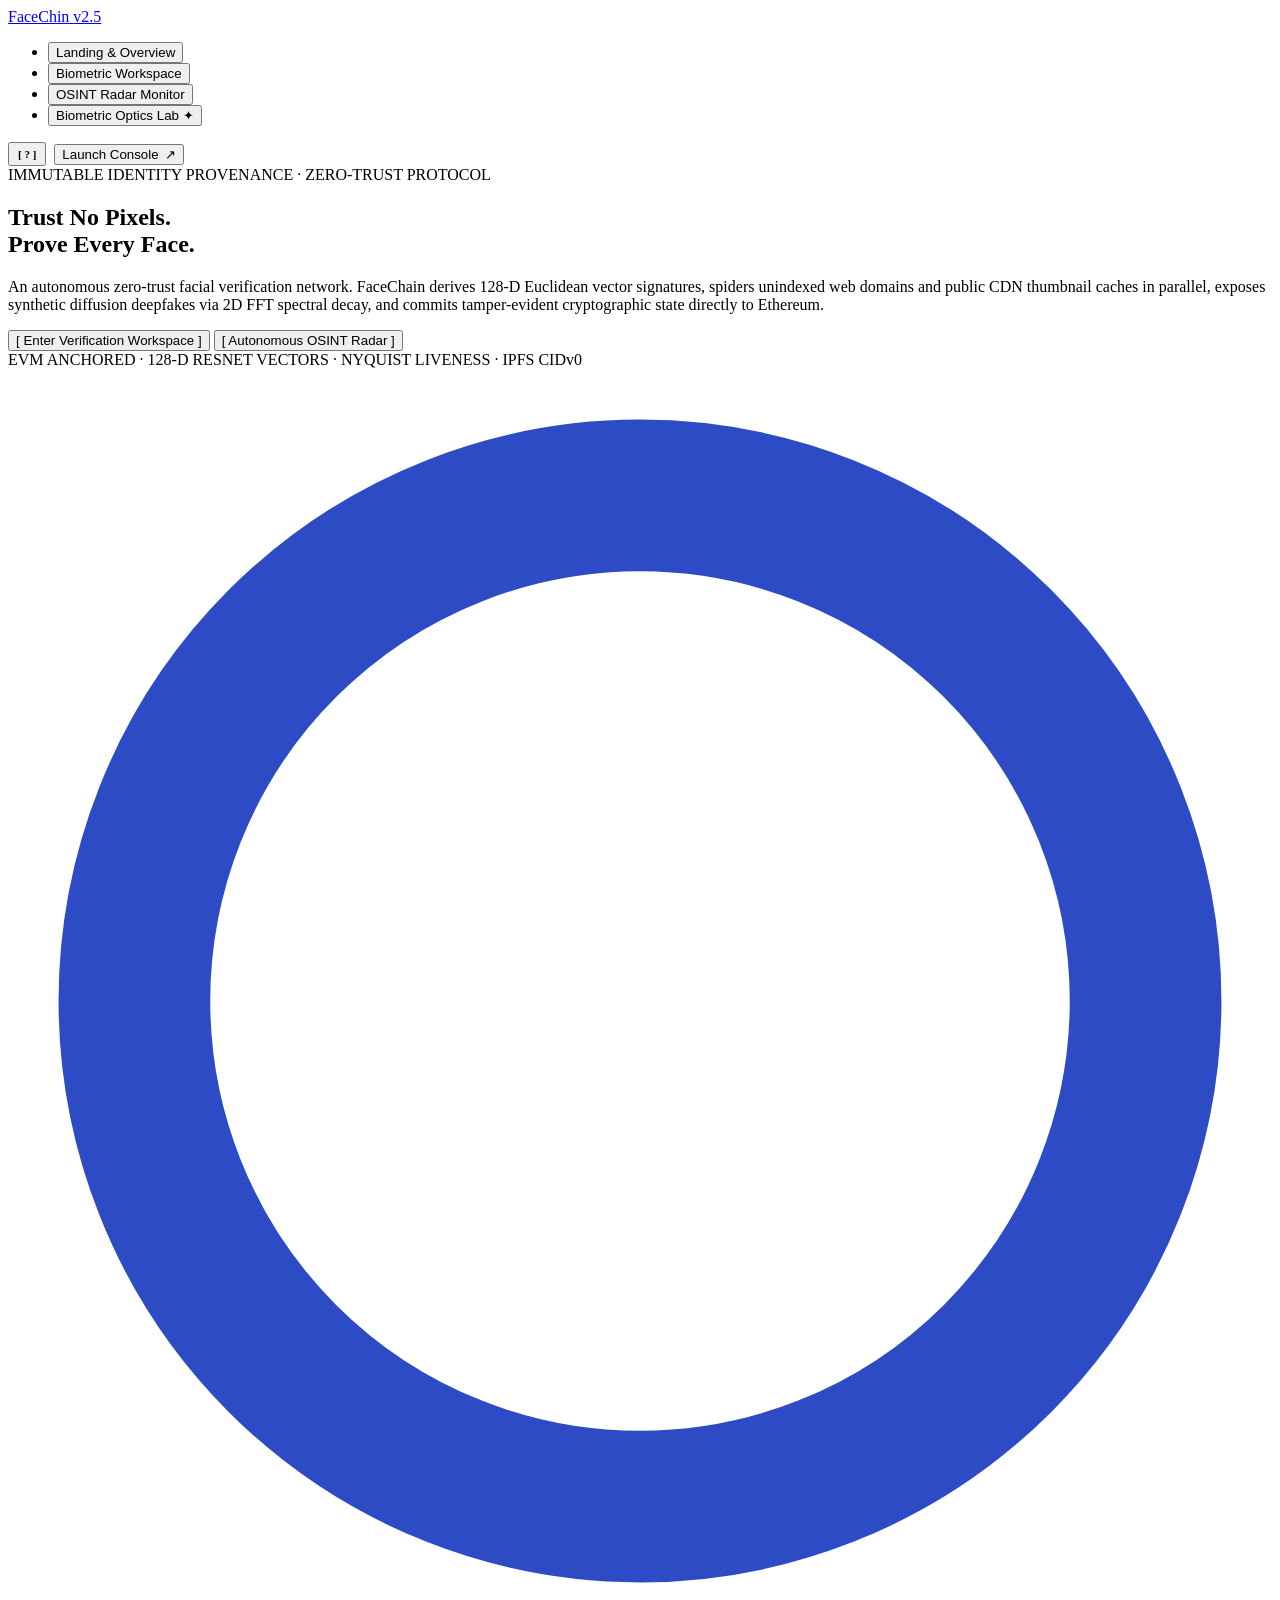
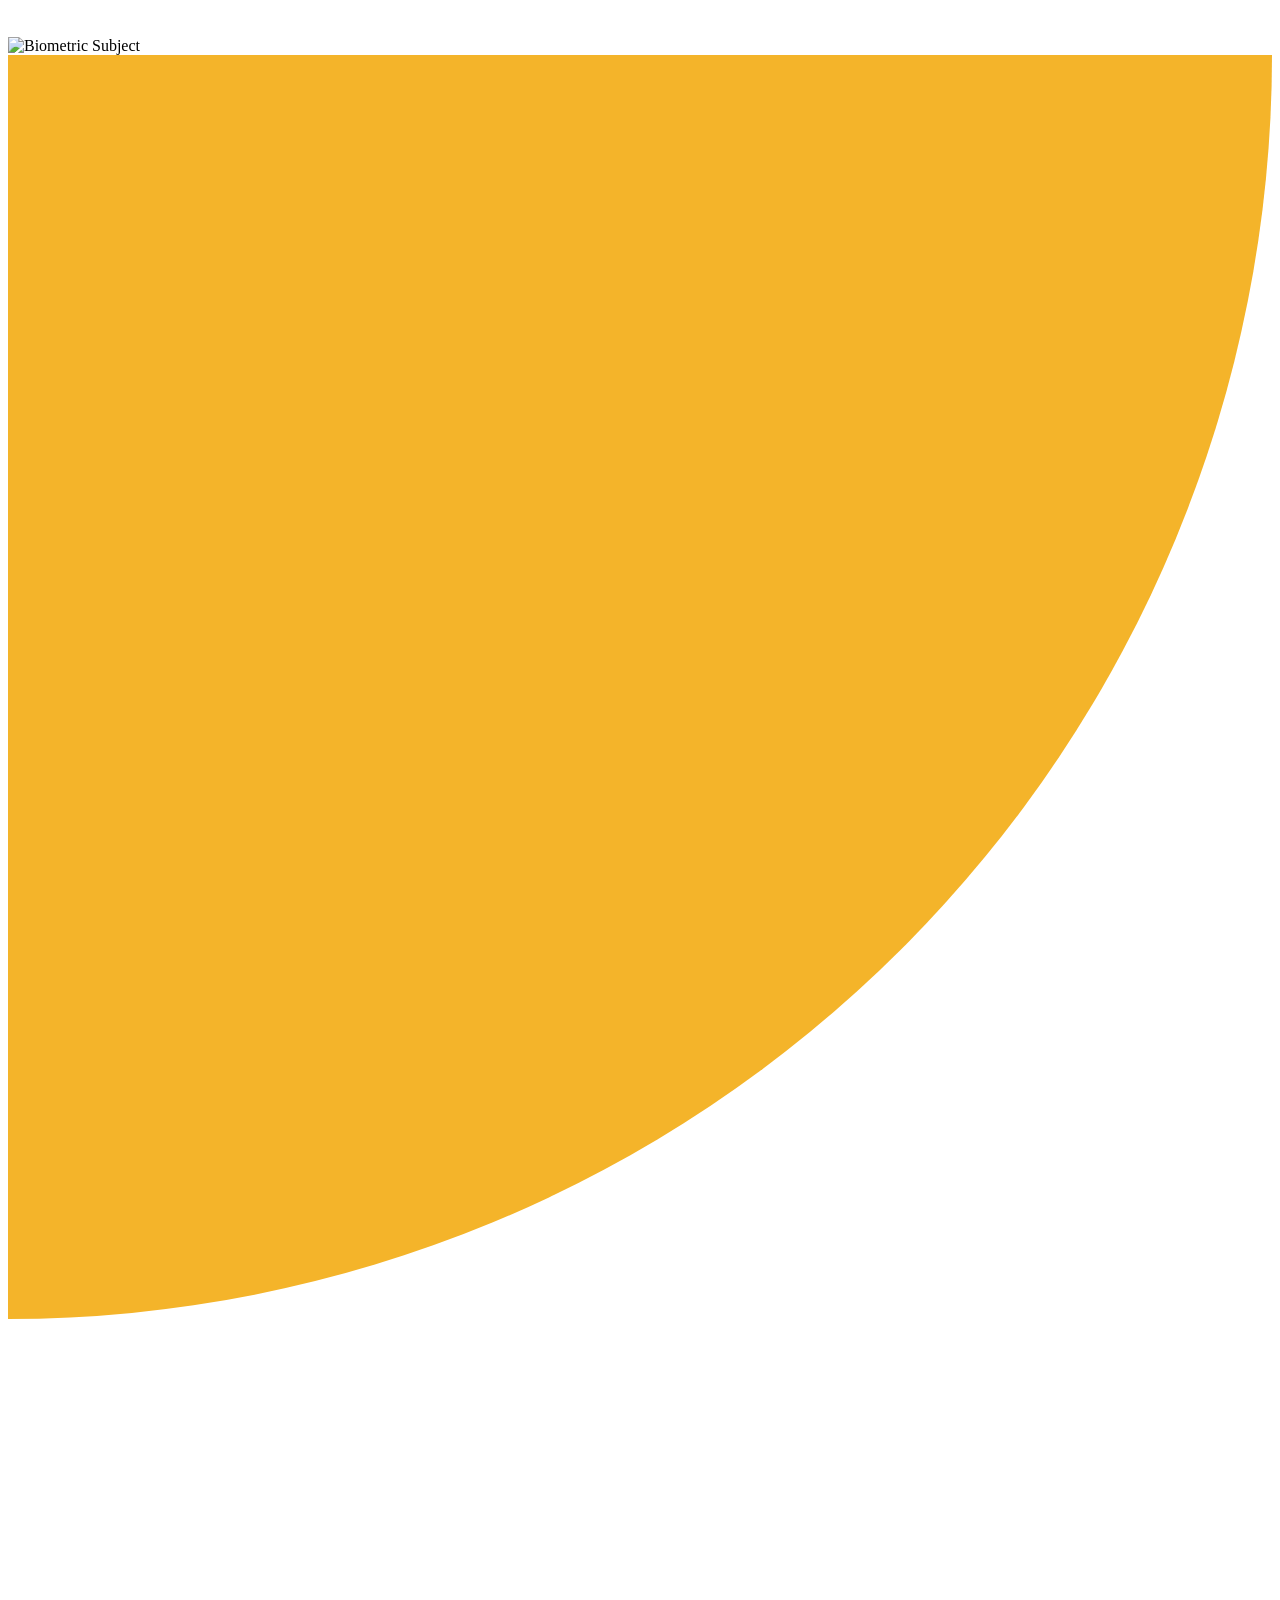
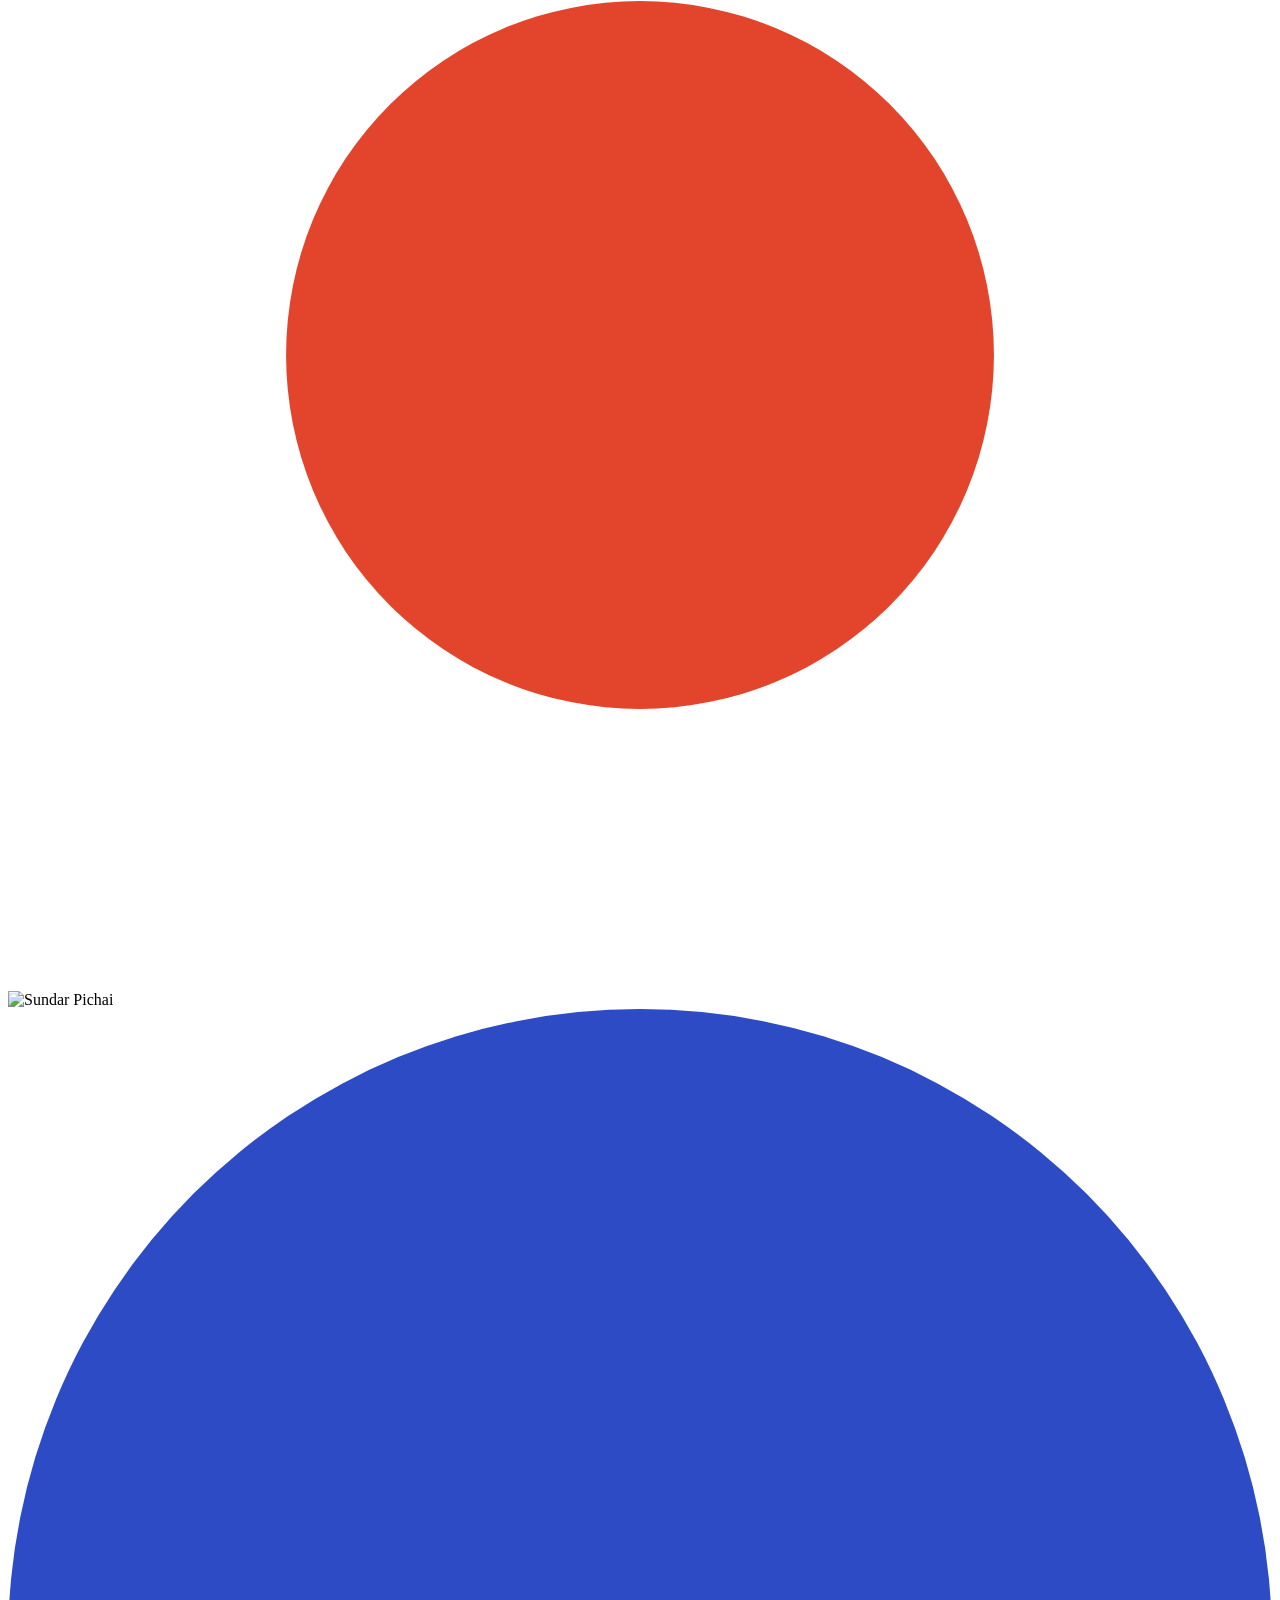
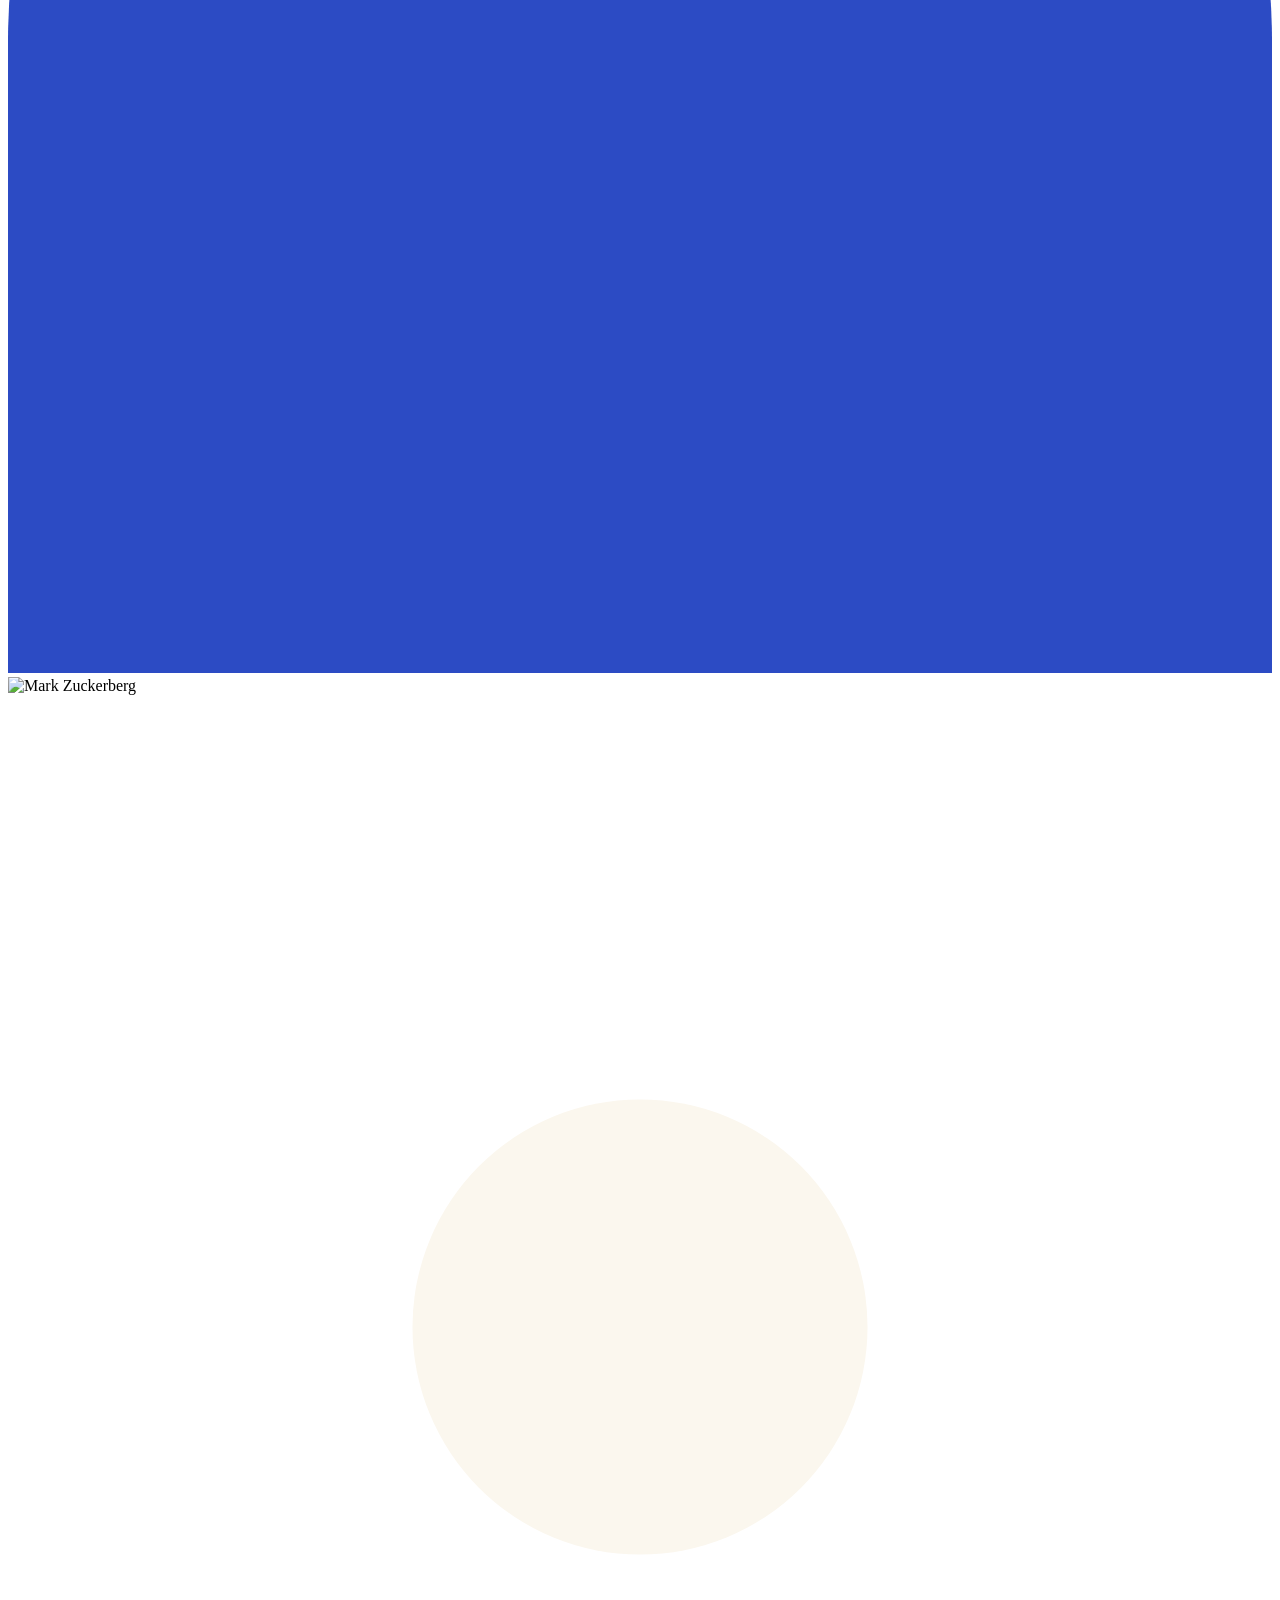
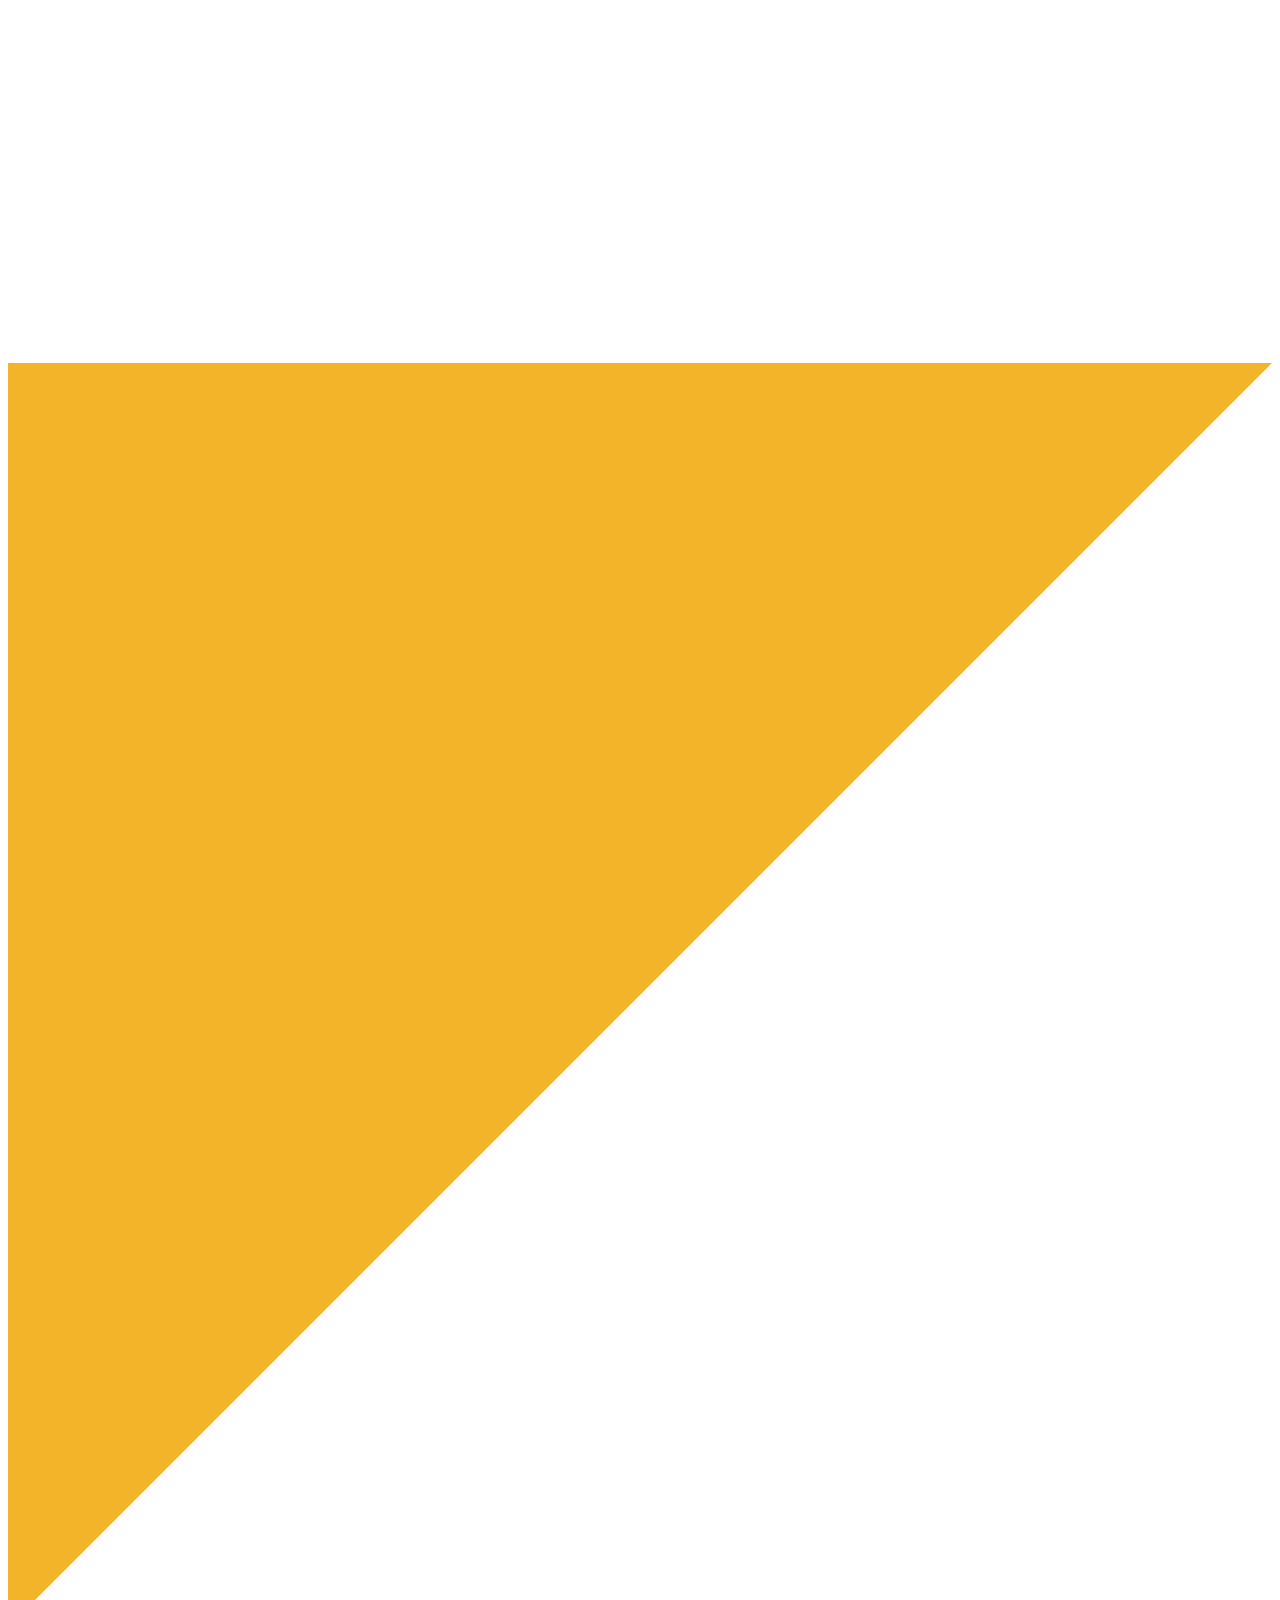
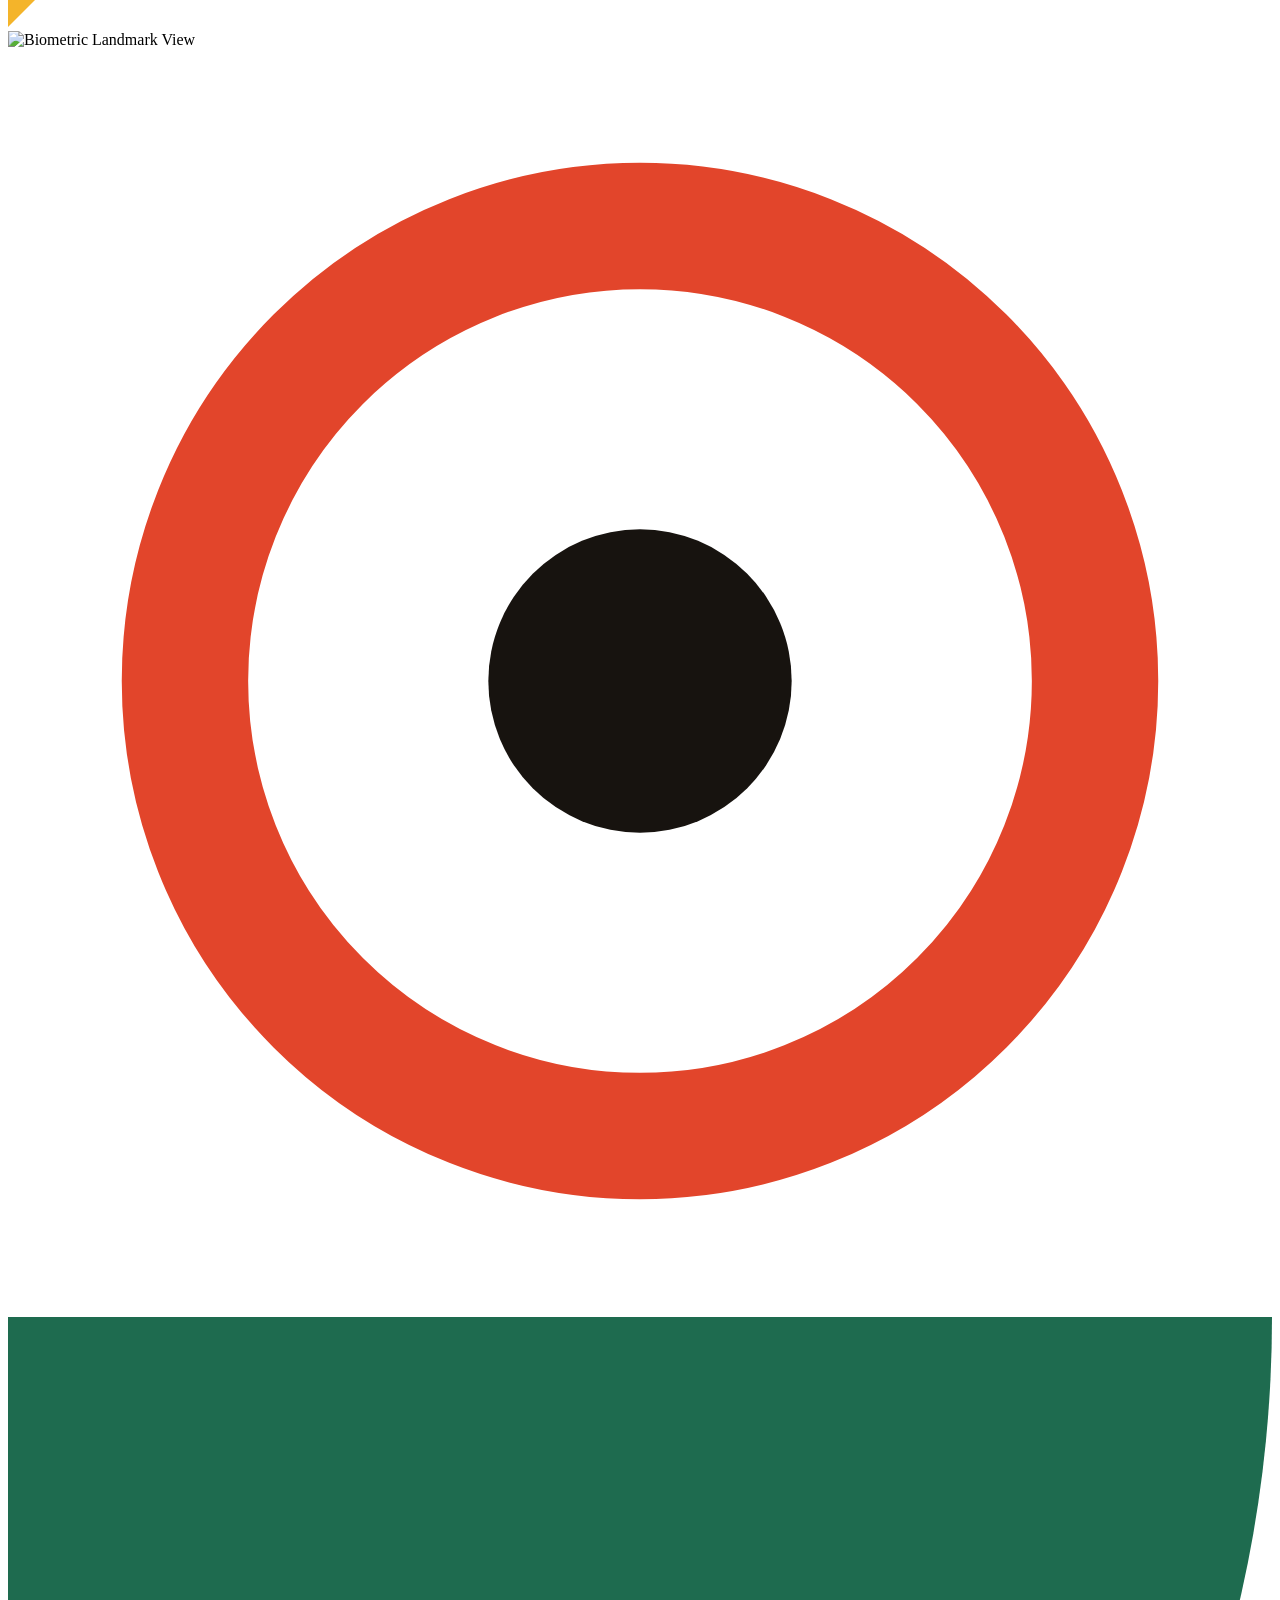
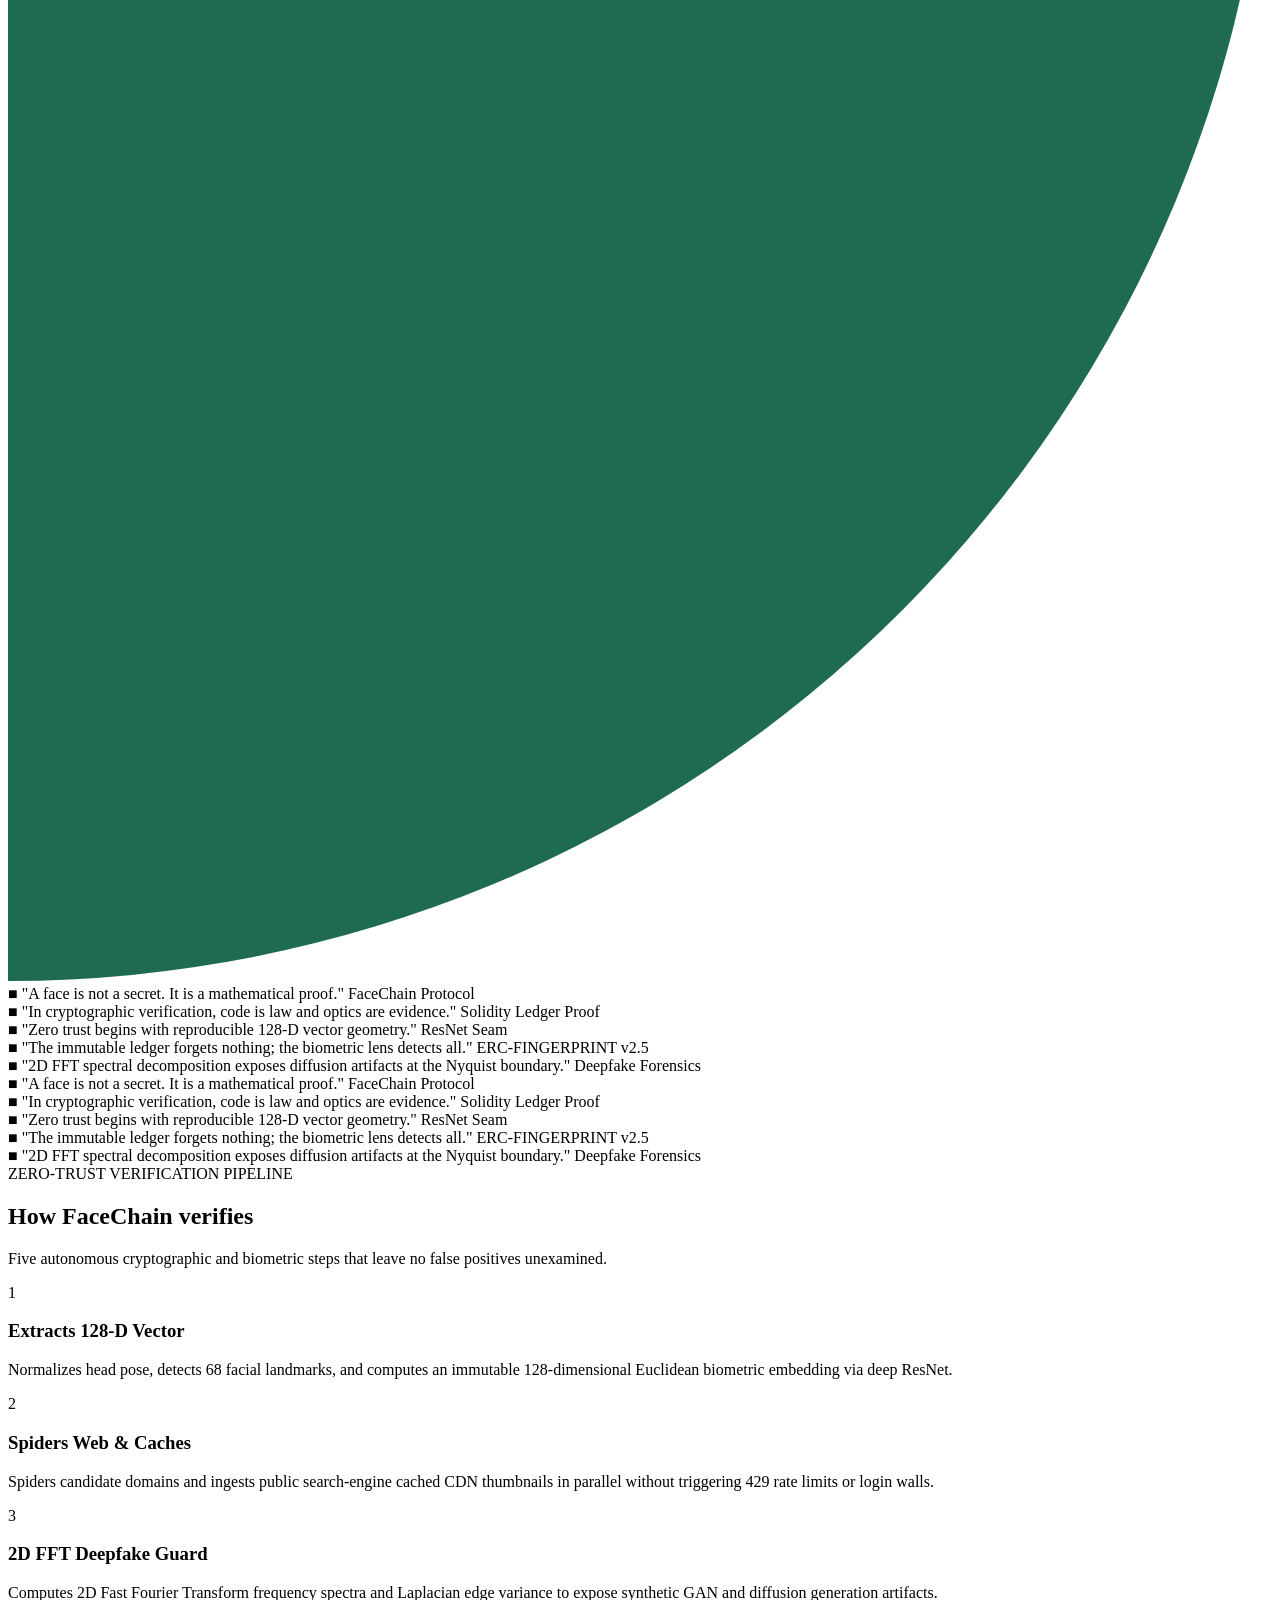
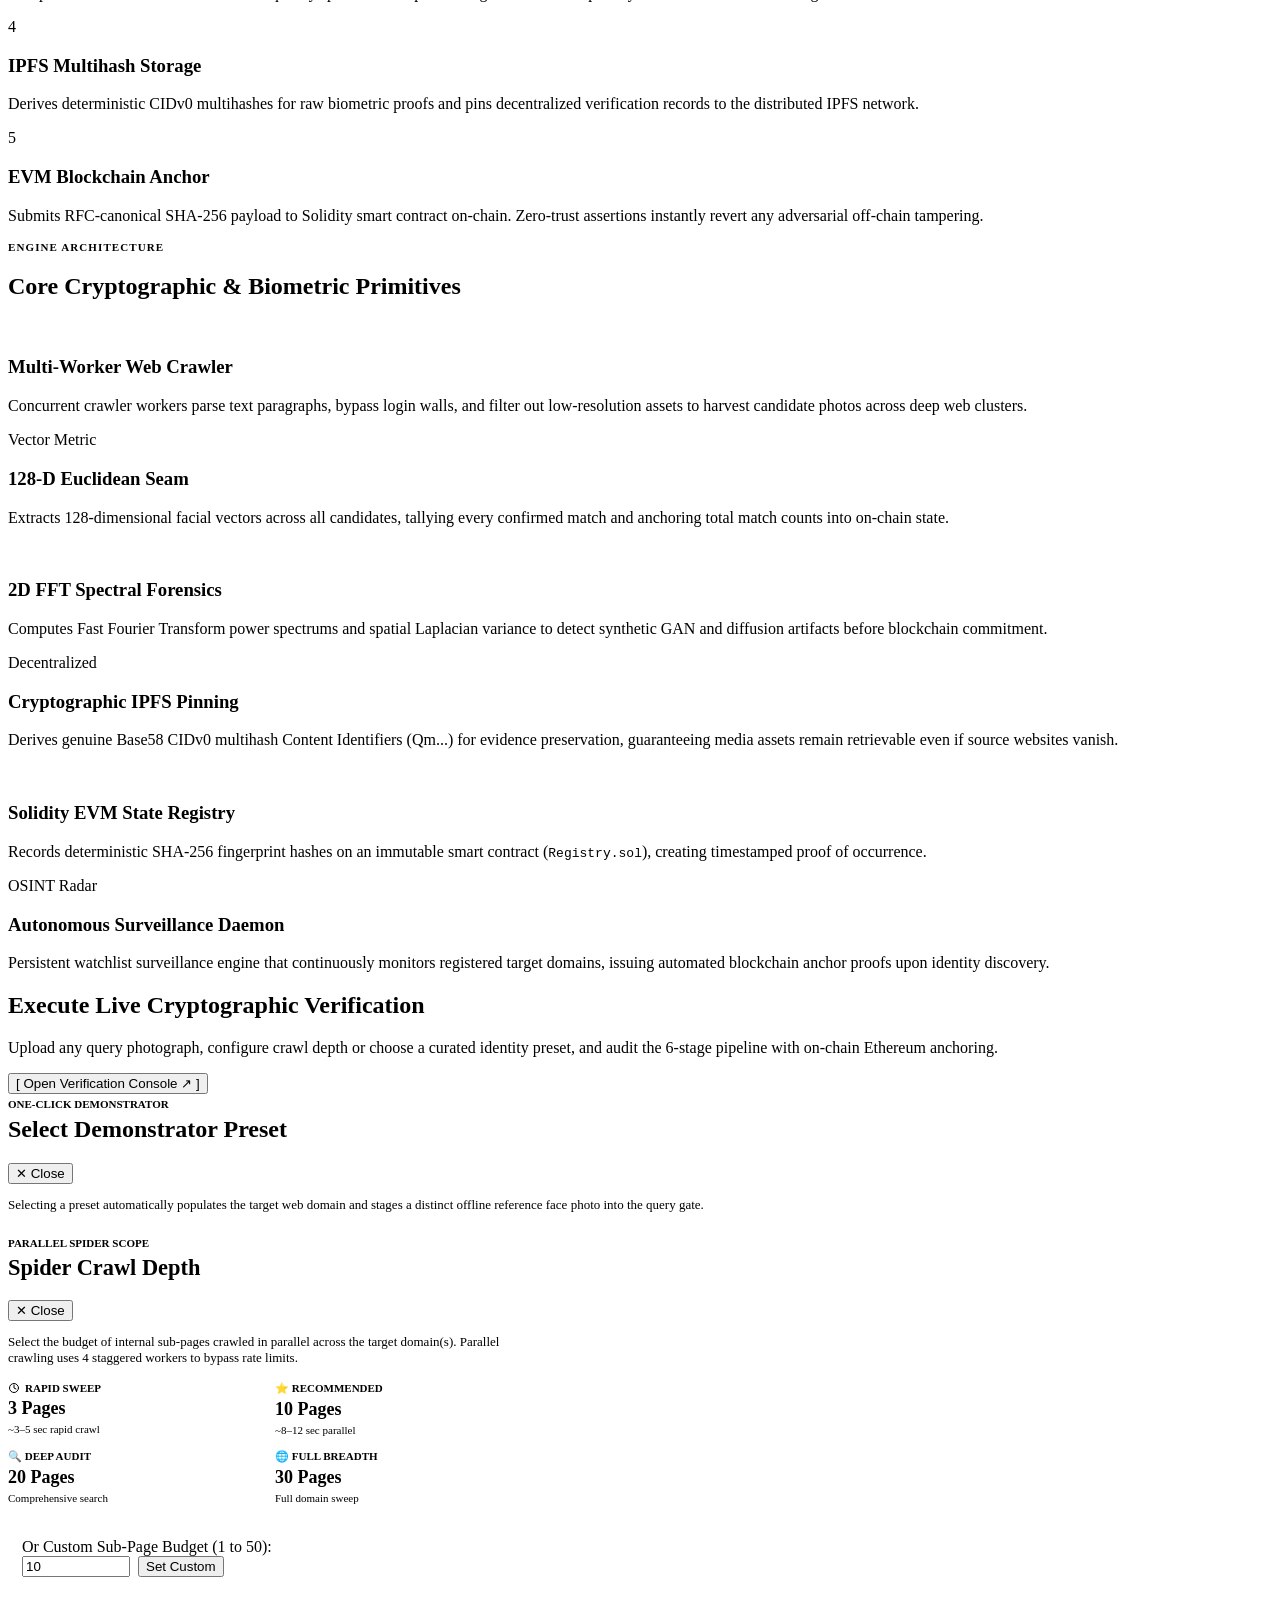
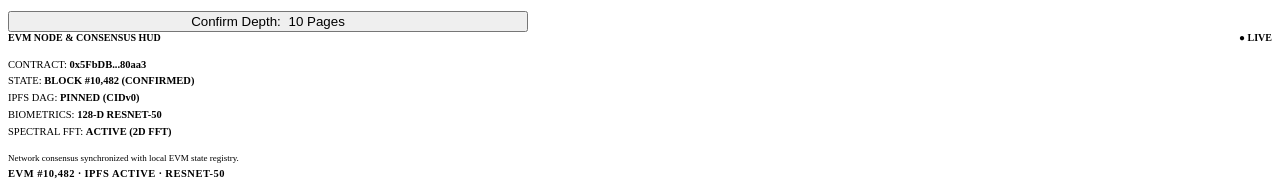
==== commit 60862c13: "refactor(ui): extract inline styles and client scripts into modular files" ====
--- a/frontend/index.html
+++ b/frontend/index.html
@@ -33,1922 +33,7 @@
     <link rel="preconnect" href="https://fonts.gstatic.com" crossorigin>
     <link href="https://api.fontshare.com/v2/css?f[]=clash-display@500,600,700&f[]=satoshi@400,500,700,900&display=swap" rel="stylesheet">
     <link href="https://fonts.googleapis.com/css2?family=JetBrains+Mono:wght@400;500;600;700&display=swap" rel="stylesheet">
-    <style>
-        :root {
-            /* Bauhaus Modernist Field: Bone paper, charcoal ink, and flat primary colors */
-            --bone: #f3ecdd;
-            --bone-2: #e9dfca;
-            --paper: #ffffff;
-            --ink: #17130f;
-            --ink-2: #4a4239;
-            --ink-3: #776c5f;
-            --red: #e2452b;
-            --yellow: #f4b42a;
-            --blue: #2c4bc4;
-            --green: #1e6b4f;
-            --pink: #f2a69b;
-            --focus: #2c4bc4;
-
-            --bg-canvas: var(--bone);
-            --surface-card: var(--paper);
-            --surface-elevated: var(--paper);
-            --surface-subtle: var(--bone-2);
-
-            --ink-primary: var(--ink);
-            --ink-secondary: var(--ink-2);
-            --ink-muted: var(--ink-3);
-
-            --border-strong: var(--ink);
-            --border-rule: var(--ink);
-            --border-hairline: var(--ink);
-
-            --brand-cobalt: var(--blue);
-            --brand-cobalt-light: var(--bone-2);
-            --brand-teal: var(--green);
-            --brand-teal-light: var(--bone-2);
-            --accent-amber: var(--yellow);
-            --accent-amber-light: var(--bone-2);
-            --accent-purple: var(--blue);
-            --accent-purple-light: var(--bone-2);
-            --state-emerald: var(--green);
-            --state-emerald-light: var(--bone-2);
-            --state-crimson: var(--red);
-            --state-crimson-light: var(--bone-2);
-
-            --font-display: 'Clash Display', 'Satoshi', sans-serif;
-            --font-body: 'Satoshi', sans-serif;
-            --font-mono: 'JetBrains Mono', monospace;
-
-            --line: 2.5px;
-            --shadow-hard: 4px 4px 0px var(--ink);
-            --shadow-red: 5px 5px 0px var(--red);
-            --shadow-lift: 6px 6px 0px var(--ink);
-            --shadow-lift-red: 7px 7px 0px var(--red);
-            --shadow-pressed: 1px 1px 0px var(--ink);
-            --ease-out: cubic-bezier(0.16, 1, 0.3, 1);
-        }
-
-        /* Base Resets */
-        *, *::before, *::after {
-            box-sizing: border-box;
-            margin: 0;
-            padding: 0;
-            border-radius: 0px !important; /* Zero-radius broadsheet primitive */
-        }
-
-        html, body {
-            overflow-x: clip;
-            background-color: var(--bg-canvas);
-            color: var(--ink-primary);
-            font-family: var(--font-body);
-            font-size: 15.5px;
-            line-height: 1.55;
-            -webkit-font-smoothing: antialiased;
-        }
-
-        /* Typography & Measure */
-        h1, h2, h3, h4 {
-            font-family: var(--font-display);
-            color: var(--ink-primary);
-            text-wrap: balance;
-            font-weight: 700;
-            line-height: 1.05;
-            letter-spacing: -0.03em;
-        }
-
-        p {
-            text-wrap: pretty;
-            max-width: 75ch;
-            color: var(--ink-secondary);
-        }
-
-        code, pre, .mono {
-            font-family: var(--font-mono);
-            font-variant-numeric: tabular-nums;
-        }
-
-        /* Fluid Wide Desktop Layout */
-        .page-wrapper {
-            width: 95%;
-            max-width: 1520px;
-            margin: 0 auto;
-            padding: 0 0 100px;
-        }
-
-        /* Sticky Technical Navigation Header */
-        .site-nav {
-            position: sticky;
-            top: 0;
-            z-index: 1000;
-            background-color: var(--bone);
-            border-bottom: var(--line) solid var(--ink);
-            padding: 16px 36px;
-            display: flex;
-            justify-content: space-between;
-            align-items: center;
-        }
-
-        .brand-logo {
-            display: inline-flex;
-            align-items: center;
-            gap: 10px;
-            text-decoration: none;
-            color: var(--ink);
-        }
-
-        .brand-logo-badge {
-            background-color: var(--ink);
-            color: var(--bone);
-            font-family: var(--font-mono);
-            font-size: 11px;
-            font-weight: 700;
-            padding: 3px 8px;
-            border: 1.5px solid var(--ink);
-            box-shadow: 2px 2px 0px var(--red);
-        }
-
-        .brand-logo-text {
-            font-family: var(--font-display);
-            font-size: 1.6rem;
-            font-weight: 700;
-            letter-spacing: -0.03em;
-            display: inline-flex;
-            align-items: center;
-        }
-
-        .brand-logo-dot {
-            display: inline-block;
-            width: 10px;
-            height: 10px;
-            background: var(--red);
-            border-radius: 50% !important;
-            margin: 0 1px;
-            transform: translateY(1px);
-        }
-
-        .nav-tabs {
-            display: flex;
-            gap: 24px;
-            list-style: none;
-        }
-
-        .nav-tab-btn {
-            background: transparent;
-            border: 0;
-            font-family: var(--font-body);
-            font-size: 13.5px;
-            font-weight: 700;
-            padding: 4px 0;
-            cursor: pointer;
-            color: var(--ink);
-            text-decoration: none;
-            background-image: linear-gradient(var(--ink), var(--ink));
-            background-size: 0 3px;
-            background-position: 0 100%;
-            background-repeat: no-repeat;
-            transition: background-size 220ms var(--ease-out), color 160ms ease;
-        }
-
-        .nav-tab-btn:hover, .nav-tab-btn.active {
-            background-size: 100% 3px;
-            color: var(--ink);
-        }
-
-        /* 5-State Tactile Button Primitives */
-        .btn {
-            display: inline-flex;
-            align-items: center;
-            justify-content: center;
-            font-family: var(--font-body);
-            font-size: 13px;
-            font-weight: 700;
-            letter-spacing: 0.04em;
-            padding: 12px 22px;
-            cursor: pointer;
-            border: var(--line) solid var(--ink);
-            box-shadow: var(--shadow-hard);
-            transition: transform 140ms var(--ease-out), box-shadow 140ms var(--ease-out), background 160ms ease;
-            user-select: none;
-            text-decoration: none;
-            background-color: var(--paper);
-            color: var(--ink);
-        }
-
-        .btn:hover {
-            transform: translate(-2px, -2px);
-            box-shadow: var(--shadow-lift);
-        }
-
-        .btn:focus-visible {
-            outline: 3px solid var(--focus);
-            outline-offset: 3px;
-        }
-
-        .btn:active {
-            transform: translate(3px, 3px);
-            box-shadow: var(--shadow-pressed);
-        }
-
-        .btn:disabled {
-            opacity: 0.45;
-            cursor: not-allowed;
-            transform: none !important;
-            box-shadow: var(--shadow-hard) !important;
-        }
-
-        .btn-primary {
-            background-color: var(--ink);
-            color: var(--bone);
-            box-shadow: 4px 4px 0px var(--red);
-        }
-
-        .btn-primary:hover {
-            background-color: #27211a;
-            box-shadow: 6px 6px 0px var(--red);
-        }
-
-        .btn-outline, .btn-ghost {
-            background-color: var(--paper);
-            color: var(--ink);
-            box-shadow: 4px 4px 0px var(--ink);
-        }
-
-        .btn-outline:hover, .btn-ghost:hover {
-            box-shadow: 6px 6px 0px var(--ink);
-        }
-
-        .btn-accent {
-            background-color: var(--yellow);
-            color: var(--ink);
-            box-shadow: 4px 4px 0px var(--ink);
-        }
-
-        .btn-accent:hover {
-            background-color: #f7c046;
-            box-shadow: 6px 6px 0px var(--ink);
-        }
-
-        .btn-purple {
-            background-color: var(--blue);
-            color: #FFFFFF;
-            box-shadow: 4px 4px 0px var(--ink);
-        }
-
-        .btn-purple:hover {
-            background-color: #1e3699;
-            box-shadow: 6px 6px 0px var(--ink);
-        }
-
-        .btn-danger {
-            background-color: var(--red);
-            color: #FFFFFF;
-            box-shadow: 4px 4px 0px var(--ink);
-        }
-
-        .btn-danger:hover {
-            background-color: #c9351e;
-            box-shadow: 6px 6px 0px var(--ink);
-        }
-
-        .btn-sm {
-            padding: 8px 14px;
-            font-size: 11.5px;
-        }
-
-        /* ========================================================
-           SAPOR / BAUHAUS HERO & MOSAIC GRID
-           ======================================================== */
-        .hero-section {
-            background-color: transparent;
-            border: none;
-            box-shadow: none;
-            padding: clamp(32px, 5vw, 60px) 0 clamp(40px, 6vw, 70px);
-            margin: 0 0 32px;
-            display: grid;
-            grid-template-columns: minmax(0, 1.15fr) minmax(0, 1fr);
-            gap: clamp(32px, 5vw, 60px);
-            align-items: center;
-            border-bottom: var(--line) solid var(--ink);
-        }
-
-        @media (max-width: 980px) {
-            .hero-section {
-                grid-template-columns: 1fr;
-                gap: 40px;
-            }
-        }
-
-        .hero-tag {
-            font-family: var(--font-mono);
-            font-size: 11px;
-            font-weight: 700;
-            color: var(--red);
-            letter-spacing: 0.14em;
-            text-transform: uppercase;
-            margin-bottom: 16px;
-            display: inline-block;
-            background-color: var(--paper);
-            padding: 4px 12px;
-            border: 1.5px solid var(--ink);
-            box-shadow: 2px 2px 0px var(--ink);
-        }
-
-        .hero-heading {
-            font-size: clamp(3.2rem, 7.5vw, 6.2rem);
-            font-weight: 700;
-            line-height: 0.92;
-            letter-spacing: -0.04em;
-            word-spacing: 0.08em;
-            margin-bottom: 24px;
-            color: var(--ink);
-            text-wrap: balance;
-        }
-
-        .hero-desc {
-            font-size: clamp(1.05rem, 1.4vw, 1.25rem);
-            color: var(--ink-2);
-            margin-bottom: 32px;
-            line-height: 1.55;
-            font-weight: 500;
-            max-width: 36rem;
-        }
-
-        .hero-actions {
-            display: flex;
-            gap: 16px;
-            flex-wrap: wrap;
-        }
-
-        .hero-gloss {
-            margin: 32px 0 0;
-            font-size: 11.5px;
-            color: var(--ink-3);
-            font-family: var(--font-mono);
-            letter-spacing: 0.06em;
-            text-transform: uppercase;
-        }
-
-        .hero-gloss span {
-            font-weight: 700;
-            color: var(--ink);
-        }
-
-        /* Bauhaus Biometric Mosaic Art Grid */
-        .hero-art-mosaic {
-            display: grid;
-            grid-template-columns: repeat(4, 1fr);
-            grid-auto-rows: 1fr;
-            border: var(--line) solid var(--ink);
-            box-shadow: 6px 6px 0px var(--ink);
-            background: var(--ink);
-            aspect-ratio: 1 / 1;
-            overflow: hidden;
-        }
-
-        .mosaic-tile {
-            position: relative;
-            border: 1.5px solid var(--ink);
-            display: flex;
-            align-items: center;
-            justify-content: center;
-            overflow: hidden;
-            transition: transform 160ms var(--ease-out);
-        }
-
-        .mosaic-tile:hover {
-            transform: scale(1.03);
-            z-index: 2;
-        }
-
-        .mosaic-img {
-            width: 100%;
-            height: 100%;
-            object-fit: cover;
-            display: block;
-            filter: contrast(1.08) saturate(1.05);
-        }
-
-        .tile-svg {
-            width: 80%;
-            height: 80%;
-            display: block;
-        }
-
-        .bg-bone { background-color: var(--bone); }
-        .bg-bone-2 { background-color: var(--bone-2); }
-        .bg-paper { background-color: var(--paper); }
-        .bg-red { background-color: var(--red); }
-        .bg-yellow { background-color: var(--yellow); }
-        .bg-blue { background-color: var(--blue); }
-        .bg-green { background-color: var(--green); }
-        .bg-pink { background-color: var(--pink); }
-        .bg-ink { background-color: var(--ink); }
-
-        /* ========================================================
-           INFINITE EDITORIAL MARQUEE TICKER TAPE
-           ======================================================== */
-        .ticker-bar {
-            background-color: var(--ink);
-            color: var(--bone);
-            border-bottom: var(--line) solid var(--ink);
-            overflow: hidden;
-            white-space: nowrap;
-            padding: 14px 0;
-            user-select: none;
-            margin: 0 calc(var(--gutter, 24px) * -1) 36px;
-        }
-
-        .ticker-track {
-            display: inline-flex;
-            gap: 40px;
-            animation: tickerScroll 48s linear infinite;
-        }
-
-        .ticker-track:hover {
-            animation-play-state: paused;
-        }
-
-        @keyframes tickerScroll {
-            0% { transform: translateX(0); }
-            100% { transform: translateX(-50%); }
-        }
-
-        .ticker-item {
-            font-family: var(--font-body);
-            font-size: 14px;
-            font-weight: 500;
-            display: inline-flex;
-            align-items: center;
-            gap: 12px;
-            letter-spacing: 0.02em;
-        }
-
-        .ticker-sq {
-            color: var(--yellow);
-            font-size: 12px;
-        }
-
-        .ticker-author {
-            font-family: var(--font-mono);
-            font-size: 11px;
-            color: var(--yellow);
-            font-weight: 700;
-            text-transform: uppercase;
-            letter-spacing: 0.08em;
-            margin-left: 6px;
-        }
-
-        /* ========================================================
-           FULL-BLEED VERMILION: "HOW FACECHAIN VERIFIES"
-           ======================================================== */
-        .how-section {
-            background-color: var(--red);
-            color: #FFFFFF;
-            border-bottom: var(--line) solid var(--ink);
-            padding: clamp(48px, 6vw, 84px) clamp(24px, 4vw, 48px);
-            margin: 48px 0;
-            border: var(--line) solid var(--ink);
-            box-shadow: var(--shadow-hard);
-        }
-
-        .how-header {
-            max-width: 48rem;
-            margin-bottom: 36px;
-        }
-
-        .how-kicker {
-            font-family: var(--font-mono);
-            font-size: 11px;
-            font-weight: 700;
-            letter-spacing: 0.16em;
-            text-transform: uppercase;
-            color: #FFFFFF;
-            opacity: 0.92;
-            display: inline-block;
-            margin-bottom: 12px;
-        }
-
-        .how-title {
-            font-family: var(--font-display);
-            font-size: clamp(2.6rem, 5.5vw, 4.4rem);
-            font-weight: 700;
-            line-height: 0.95;
-            letter-spacing: -0.03em;
-            margin: 0 0 16px;
-            color: #FFFFFF;
-        }
-
-        .how-sub {
-            font-size: clamp(1.05rem, 1.4vw, 1.25rem);
-            color: rgba(255, 255, 255, 0.92);
-            line-height: 1.5;
-            font-weight: 400;
-        }
-
-        .how-steps-grid {
-            display: grid;
-            grid-template-columns: repeat(auto-fit, minmax(210px, 1fr));
-            gap: 18px;
-        }
-
-        .how-step-card {
-            background: rgba(23, 19, 15, 0.22);
-            border: 2px solid rgba(255, 255, 255, 0.35);
-            padding: 24px 20px;
-            display: flex;
-            flex-direction: column;
-            align-items: flex-start;
-            transition: transform 160ms var(--ease-out), background 160ms ease;
-        }
-
-        .how-step-card:hover {
-            transform: translateY(-4px);
-            background: rgba(23, 19, 15, 0.35);
-            border-color: #FFFFFF;
-        }
-
-        .how-step-badge {
-            display: inline-grid;
-            place-items: center;
-            width: 38px;
-            height: 38px;
-            font-family: var(--font-display);
-            font-size: 18px;
-            font-weight: 700;
-            margin-bottom: 18px;
-            border: 2px solid var(--ink);
-            box-shadow: 2px 2px 0px var(--ink);
-        }
-
-        .badge-yellow { background-color: var(--yellow); color: var(--ink); border-radius: 50% !important; transform: rotate(-4deg); }
-        .badge-blue { background-color: var(--blue); color: #FFFFFF; border-radius: 999px 999px 0 0 !important; transform: rotate(3deg); }
-        .badge-white { background-color: var(--paper); color: var(--ink); border-radius: 0 !important; transform: rotate(-5deg); }
-        .badge-green { background-color: var(--green); color: #FFFFFF; border-radius: 0 60% 0 60% !important; transform: rotate(4deg); }
-        .badge-pink { background-color: var(--pink); color: var(--ink); border-radius: 100% 0 0 0 !important; transform: rotate(-3deg); }
-
-        .how-step-heading {
-            font-family: var(--font-display);
-            font-size: 1.25rem;
-            font-weight: 700;
-            line-height: 1.15;
-            margin-bottom: 10px;
-            color: #FFFFFF;
-        }
-
-        .how-step-desc {
-            font-size: 13.5px;
-            line-height: 1.55;
-            color: rgba(255, 255, 255, 0.88);
-            margin: 0;
-        }
-
-        /* ========================================================
-           FLOATING COBALT ACTION BAR (IN WORKSPACE)
-           ======================================================== */
-        .floating-action-bar {
-            background-color: var(--blue);
-            color: #FFFFFF;
-            border: var(--line) solid var(--ink);
-            box-shadow: 6px 6px 0px var(--ink);
-            padding: 22px 26px;
-            margin-bottom: 32px;
-            display: flex;
-            justify-content: space-between;
-            align-items: center;
-            flex-wrap: wrap;
-            gap: 20px;
-        }
-
-        .control-pill-group {
-            display: inline-flex;
-            gap: 0;
-            border: 2px solid var(--ink);
-            box-shadow: 2px 2px 0px var(--ink);
-            background: var(--paper);
-        }
-
-        .control-pill-btn {
-            background: var(--paper);
-            color: var(--ink);
-            border: 0;
-            border-right: 1.5px solid var(--ink);
-            padding: 8px 16px;
-            font-family: var(--font-body);
-            font-size: 12.5px;
-            font-weight: 700;
-            cursor: pointer;
-            transition: all 120ms ease;
-        }
-
-        .control-pill-btn:last-child {
-            border-right: none;
-        }
-
-        .control-pill-btn.active, .control-pill-btn:hover {
-            background: var(--yellow);
-            color: var(--ink);
-        }
-
-        /* ========================================================
-           BENTO FACTS STRIP (RESULTS METADATA)
-           ======================================================== */
-        .bento-facts-strip {
-            display: grid;
-            grid-template-columns: repeat(4, 1fr);
-            gap: 0;
-            border: var(--line) solid var(--ink);
-            box-shadow: 4px 4px 0px var(--ink);
-            margin-bottom: 24px;
-            background: var(--ink);
-        }
-
-        @media (max-width: 820px) {
-            .bento-facts-strip {
-                grid-template-columns: 1fr 1fr;
-            }
-        }
-
-        .bento-tile {
-            padding: 20px;
-            border-right: var(--line) solid var(--ink);
-            position: relative;
-        }
-
-        .bento-tile:last-child {
-            border-right: none;
-        }
-
-        .bento-tile-label {
-            font-family: var(--font-mono);
-            font-size: 10px;
-            font-weight: 700;
-            letter-spacing: 0.1em;
-            text-transform: uppercase;
-            margin-bottom: 6px;
-            color: var(--ink-2);
-        }
-
-        .bento-tile-val {
-            font-family: var(--font-display);
-            font-size: 2rem;
-            font-weight: 700;
-            line-height: 1;
-            margin-bottom: 4px;
-        }
-
-        .bento-tile-sub {
-            font-family: var(--font-body);
-            font-size: 12px;
-            color: var(--ink-2);
-        }
-
-        .bento-glyph {
-            position: absolute;
-            top: 18px;
-            right: 18px;
-            width: 14px;
-            height: 14px;
-        }
-
-        /* ========================================================
-           FACECHAIN PROTOCOL NODE & TELEMETRY BEACON
-           ======================================================== */
-        .node-beacon-container {
-            position: fixed;
-            bottom: 20px;
-            right: 20px;
-            z-index: 999;
-            display: flex;
-            align-items: flex-end;
-            flex-direction: column;
-            pointer-events: auto;
-        }
-
-        .node-beacon-pill {
-            background-color: var(--paper);
-            color: var(--ink);
-            border: 2px solid var(--ink);
-            box-shadow: 3px 3px 0px var(--ink);
-            padding: 8px 14px;
-            display: inline-flex;
-            align-items: center;
-            gap: 9px;
-            cursor: pointer;
-            transition: transform 140ms var(--ease-out), box-shadow 140ms var(--ease-out), background-color 140ms ease;
-            user-select: none;
-        }
-
-        .node-beacon-pill:hover {
-            transform: translate(-2px, -2px);
-            box-shadow: 5px 5px 0px var(--ink);
-            background-color: var(--yellow);
-        }
-
-        .beacon-pulse-dot {
-            width: 8px;
-            height: 8px;
-            background-color: var(--green);
-            border-radius: 50% !important;
-            display: inline-block;
-            box-shadow: 0 0 0 2px var(--ink);
-            animation: pulseBeacon 2s infinite ease-in-out;
-        }
-
-        @keyframes pulseBeacon {
-            0%, 100% { transform: scale(1); opacity: 1; }
-            50% { transform: scale(1.3); opacity: 0.7; }
-        }
-
-        .node-telemetry-popover {
-            background-color: var(--paper);
-            color: var(--ink);
-            border: 2.5px solid var(--ink);
-            box-shadow: 5px 5px 0px var(--ink);
-            padding: 14px 16px;
-            margin-bottom: 10px;
-            min-width: 270px;
-            display: none;
-            position: relative;
-            transform-origin: bottom right;
-            animation: popIn 140ms var(--ease-out);
-        }
-
-        .node-beacon-container:hover .node-telemetry-popover,
-        .node-beacon-container.active .node-telemetry-popover {
-            display: block;
-        }
-
-        @keyframes popIn {
-            0% { transform: scale(0.85); opacity: 0; }
-            100% { transform: scale(1); opacity: 1; }
-        }
-
-        /* Match Card Mini Rubber Stamps */
-        .mini-card-stamp {
-            display: inline-block;
-            font-family: var(--font-mono);
-            font-size: 8px;
-            font-weight: 900;
-            letter-spacing: 0.08em;
-            padding: 2px 6px;
-            border: 1.5px dashed var(--ink);
-            text-transform: uppercase;
-            position: absolute;
-            top: 6px;
-            right: 6px;
-            transform: rotate(3deg);
-            box-shadow: 2px 2px 0px var(--ink);
-            z-index: 2;
-        }
-
-        .mini-stamp-green {
-            background-color: var(--green);
-            color: #FFFFFF;
-        }
-
-        .mini-stamp-yellow {
-            background-color: var(--yellow);
-            color: var(--ink);
-        }
-
-        /* 6 Feature Architecture Cards */
-        .section-header {
-            margin: 56px 0 28px;
-            border-bottom: var(--line) solid var(--ink);
-            padding-bottom: 16px;
-            display: flex;
-            justify-content: space-between;
-            align-items: baseline;
-            flex-wrap: wrap;
-            gap: 12px;
-        }
-
-        .section-title {
-            font-size: clamp(1.8rem, 3.2vw, 2.4rem);
-            font-weight: 700;
-            color: var(--ink);
-        }
-
-        .features-grid {
-            display: grid;
-            grid-template-columns: repeat(3, 1fr);
-            gap: 24px;
-            margin-bottom: 56px;
-        }
-
-        @media (max-width: 1024px) {
-            .features-grid {
-                grid-template-columns: 1fr 1fr;
-            }
-        }
-
-        @media (max-width: 640px) {
-            .features-grid {
-                grid-template-columns: 1fr;
-            }
-        }
-
-        .feature-card {
-            background-color: var(--paper);
-            border: var(--line) solid var(--ink);
-            box-shadow: var(--shadow-hard);
-            padding: 28px 24px;
-            position: relative;
-            display: flex;
-            flex-direction: column;
-            justify-content: space-between;
-            transition: transform 140ms var(--ease-out), box-shadow 140ms var(--ease-out);
-        }
-
-        .feature-card:hover {
-            transform: translate(-3px, -3px);
-            box-shadow: var(--shadow-lift);
-        }
-
-        .feature-badge {
-            font-family: var(--font-mono);
-            font-size: 10px;
-            font-weight: 700;
-            letter-spacing: 0.1em;
-            text-transform: uppercase;
-            padding: 4px 10px;
-            border: 1.5px solid var(--ink);
-            box-shadow: 2px 2px 0px var(--ink);
-            display: inline-block;
-            margin-bottom: 16px;
-            width: fit-content;
-        }
-
-        .feature-title {
-            font-size: 1.35rem;
-            margin-bottom: 10px;
-            line-height: 1.15;
-            color: var(--ink);
-        }
-
-        .feature-desc {
-            font-size: 14px;
-            color: var(--ink-2);
-            line-height: 1.6;
-        }
-
-        .architecture-banner {
-            background-color: var(--yellow);
-            color: var(--ink);
-            border: var(--line) solid var(--ink);
-            box-shadow: 6px 6px 0px var(--ink);
-            padding: clamp(32px, 5vw, 48px);
-            display: flex;
-            justify-content: space-between;
-            align-items: center;
-            flex-wrap: wrap;
-            gap: 28px;
-            margin: 56px 0;
-        }
-
-        .architecture-banner h2 {
-            color: var(--ink);
-            font-size: clamp(1.8rem, 3.2vw, 2.6rem);
-            margin-bottom: 8px;
-            line-height: 1.05;
-        }
-
-        .architecture-banner p {
-            color: var(--ink-2);
-            font-size: 1.05rem;
-            max-width: 62ch;
-            font-weight: 500;
-        }
-
-        /* ========================================================
-           SPLIT-LENS BIOMETRIC VIEWFINDER (HOW THE MACHINE SEES YOU)
-           ======================================================== */
-        .lens-section {
-            background-color: var(--paper);
-            border: var(--line) solid var(--ink);
-            box-shadow: 6px 6px 0px var(--ink);
-            padding: clamp(28px, 4vw, 44px);
-            margin: 56px 0;
-        }
-
-        .lens-header {
-            display: flex;
-            justify-content: space-between;
-            align-items: flex-end;
-            margin-bottom: 24px;
-            flex-wrap: wrap;
-            gap: 16px;
-        }
-
-        .lens-preset-chips {
-            display: flex;
-            gap: 8px;
-            align-items: center;
-        }
-
-        .lens-chip {
-            background: var(--paper);
-            border: 1.5px solid var(--ink);
-            padding: 6px 14px;
-            font-family: var(--font-mono);
-            font-size: 11px;
-            font-weight: 700;
-            cursor: pointer;
-            box-shadow: 2px 2px 0px var(--ink);
-            transition: transform 120ms ease, box-shadow 120ms ease;
-            color: var(--ink);
-        }
-
-        .lens-chip:hover {
-            transform: translate(-1px, -1px);
-            box-shadow: 3px 3px 0px var(--ink);
-            background: var(--yellow);
-        }
-
-        .lens-chip.active {
-            background: var(--yellow);
-            color: var(--ink);
-            border-color: var(--ink);
-            box-shadow: 3px 3px 0px var(--ink);
-        }
-
-        .lens-motion-header {
-            background: var(--bone);
-            border: 2px solid var(--ink);
-            box-shadow: 3px 3px 0px var(--ink);
-            padding: 22px 26px;
-            margin-bottom: 18px;
-            position: relative;
-            overflow: hidden;
-        }
-
-        .lens-scan-track {
-            position: absolute;
-            top: 0;
-            left: 0;
-            right: 0;
-            height: 3px;
-            background: var(--bone-2);
-            overflow: hidden;
-        }
-
-        .lens-scan-beam {
-            position: absolute;
-            top: 0;
-            height: 100%;
-            width: 200px;
-            background: var(--red);
-            animation: lensHeaderSweep 3.2s cubic-bezier(0.4, 0, 0.2, 1) infinite;
-        }
-
-        @keyframes lensHeaderSweep {
-            0% { transform: translateX(-200px); }
-            100% { transform: translateX(1400px); }
-        }
-
-        .lens-radar-pill {
-            display: inline-flex;
-            align-items: center;
-            font-family: var(--font-mono);
-            font-size: 11px;
-            font-weight: 700;
-            color: var(--ink);
-            background: var(--yellow);
-            border: 1.5px solid var(--ink);
-            box-shadow: 2px 2px 0px var(--ink);
-            padding: 3px 10px;
-            letter-spacing: 0.08em;
-            text-transform: uppercase;
-        }
-
-        .radar-dot {
-            display: inline-block;
-            width: 8px;
-            height: 8px;
-            border-radius: 50% !important;
-            background: var(--red);
-            margin-right: 7px;
-            animation: radarPulse 1.4s infinite ease-in-out;
-        }
-
-        @keyframes radarPulse {
-            0%, 100% { opacity: 1; transform: scale(1); }
-            50% { opacity: 0.3; transform: scale(0.75); }
-        }
-
-        .lens-control-cluster {
-            display: flex;
-            align-items: center;
-            gap: 12px;
-            flex-wrap: wrap;
-        }
-
-        .btn-auto-scan {
-            display: inline-flex;
-            align-items: center;
-            gap: 8px;
-            padding: 9px 16px;
-            font-family: var(--font-mono);
-            font-size: 11px;
-            font-weight: 700;
-            text-transform: uppercase;
-            letter-spacing: 0.06em;
-            border: 2px solid var(--ink);
-            background: var(--paper);
-            color: var(--ink);
-            cursor: pointer;
-            box-shadow: 2px 2px 0px var(--ink);
-            transition: all 120ms ease;
-        }
-
-        .btn-auto-scan:hover {
-            transform: translate(-1px, -1px);
-            box-shadow: 3px 3px 0px var(--ink);
-            background: var(--yellow);
-        }
-
-        .btn-auto-scan.active {
-            background: var(--yellow);
-            color: var(--ink);
-            box-shadow: 1px 1px 0px var(--ink);
-            transform: translate(1px, 1px);
-        }
-
-        .btn-lens-reset {
-            padding: 9px 14px;
-            font-family: var(--font-mono);
-            font-size: 11px;
-            font-weight: 700;
-            border: 2px solid var(--ink);
-            background: var(--paper);
-            color: var(--ink);
-            cursor: pointer;
-            box-shadow: 2px 2px 0px var(--ink);
-            transition: all 120ms ease;
-        }
-
-        .btn-lens-reset:hover {
-            background: var(--bone-2);
-            transform: translate(-1px, -1px);
-            box-shadow: 3px 3px 0px var(--ink);
-        }
-
-        .lens-telemetry-hud {
-            display: inline-flex;
-            align-items: center;
-            gap: 10px;
-            background: var(--bone-2);
-            border: 2px solid var(--ink);
-            box-shadow: 2px 2px 0px var(--ink);
-            padding: 8px 14px;
-            font-family: var(--font-mono);
-            font-size: 11px;
-        }
-
-        .telemetry-hud-item {
-            display: flex;
-            align-items: center;
-            gap: 5px;
-        }
-
-        .hud-label {
-            color: var(--ink-3);
-            font-size: 10px;
-            font-weight: 700;
-        }
-
-        .hud-val {
-            font-weight: 700;
-            color: var(--ink);
-        }
-
-        .telemetry-hud-sep {
-            color: var(--ink-3);
-            opacity: 0.5;
-        }
-
-        .lens-viewport {
-            position: relative;
-            width: 100%;
-            height: 520px;
-            background: var(--bone-2);
-            border: var(--line) solid var(--ink);
-            box-shadow: var(--shadow-hard);
-            overflow: hidden;
-            user-select: none;
-            cursor: col-resize;
-            --lens-pos: 50%;
-        }
-
-        .lens-layer-machine {
-            position: absolute;
-            inset: 0;
-            width: 100%;
-            height: 100%;
-            background-color: var(--bone);
-            background-image: 
-                linear-gradient(rgba(23, 19, 15, 0.07) 1px, transparent 1px),
-                linear-gradient(90deg, rgba(23, 19, 15, 0.07) 1px, transparent 1px);
-            background-size: 24px 24px;
-            overflow: hidden;
-        }
-
-        .lens-layer-human {
-            position: absolute;
-            inset: 0;
-            width: 100%;
-            height: 100%;
-            overflow: hidden;
-            z-index: 10;
-            pointer-events: none;
-            clip-path: polygon(0 0, var(--lens-pos, 50%) 0, var(--lens-pos, 50%) 100%, 0 100%);
-            -webkit-clip-path: polygon(0 0, var(--lens-pos, 50%) 0, var(--lens-pos, 50%) 100%, 0 100%);
-        }
-
-        .lens-human-img,
-        .lens-machine-img {
-            position: absolute;
-            inset: 0;
-            width: 100%;
-            height: 100%;
-            object-fit: contain;
-            object-position: center;
-        }
-
-        .lens-machine-img {
-            opacity: 0.22;
-            filter: grayscale(100%) contrast(140%);
-        }
-
-        .lens-divider {
-            position: absolute;
-            top: 0;
-            bottom: 0;
-            left: var(--lens-pos, 50%);
-            width: 3px;
-            background: var(--red);
-            box-shadow: 2px 0px 0px var(--ink);
-            z-index: 20;
-            pointer-events: none;
-            transform: translateX(-50%);
-        }
-
-        .lens-handle {
-            position: absolute;
-            top: 50%;
-            left: var(--lens-pos, 50%);
-            transform: translate(-50%, -50%);
-            width: 44px;
-            height: 44px;
-            background: var(--yellow);
-            border: 2.5px solid var(--ink);
-            box-shadow: 3px 3px 0px var(--ink);
-            display: flex;
-            align-items: center;
-            justify-content: center;
-            cursor: col-resize;
-            z-index: 30;
-            font-family: var(--font-mono);
-            font-size: 14px;
-            font-weight: 900;
-            color: var(--ink);
-            border-radius: 0 !important;
-            user-select: none;
-            transition: transform 120ms ease, box-shadow 120ms ease;
-        }
-
-        .lens-handle:hover {
-            transform: translate(-50%, -50%) scale(1.08);
-            box-shadow: 4px 4px 0px var(--ink);
-        }
-
-        .lens-badge-label {
-            position: absolute;
-            font-family: var(--font-mono);
-            font-size: 10.5px;
-            font-weight: 700;
-            padding: 6px 14px;
-            border: 1.5px solid var(--ink);
-            background: var(--paper);
-            box-shadow: 2px 2px 0px var(--ink);
-            z-index: 15;
-            letter-spacing: 0.08em;
-            text-transform: uppercase;
-            color: var(--ink);
-        }
-
-        /* ========================================================
-           VIEW 2: FORENSIC VERIFICATION CONSOLE
-           ======================================================== */
-        .panel {
-            background-color: var(--paper);
-            border: var(--line) solid var(--ink);
-            box-shadow: var(--shadow-hard);
-            padding: clamp(24px, 3.5vw, 36px);
-            margin-bottom: 32px;
-        }
-
-        .panel-header {
-            display: flex;
-            justify-content: space-between;
-            align-items: center;
-            border-bottom: 2px solid var(--ink);
-            padding-bottom: 16px;
-            margin-bottom: 24px;
-        }
-
-        .panel-title {
-            font-family: var(--font-mono);
-            font-size: 13px;
-            font-weight: 700;
-            letter-spacing: 0.1em;
-            text-transform: uppercase;
-            color: var(--ink);
-            display: flex;
-            align-items: center;
-            gap: 10px;
-        }
-
-        .panel-tag {
-            background-color: var(--ink);
-            color: var(--bone);
-            padding: 3px 8px;
-            font-size: 10.5px;
-            font-weight: 700;
-            border: 1.5px solid var(--ink);
-            box-shadow: 2px 2px 0px var(--red);
-        }
-
-        .workspace-grid {
-            display: grid;
-            grid-template-columns: 1.15fr 1fr;
-            gap: 28px;
-            margin-bottom: 32px;
-        }
-
-        @media (max-width: 1024px) {
-            .workspace-grid {
-                grid-template-columns: 1fr;
-            }
-        }
-
-        .form-label {
-            display: block;
-            font-family: var(--font-mono);
-            font-size: 11px;
-            font-weight: 700;
-            text-transform: uppercase;
-            color: var(--ink-2);
-            margin-bottom: 8px;
-            letter-spacing: 0.06em;
-        }
-
-        /* Multi-URL Row Container */
-        .url-input-row {
-            display: flex;
-            gap: 8px;
-            margin-bottom: 10px;
-            align-items: center;
-        }
-
-        .input-text {
-            width: 100%;
-            background-color: var(--paper);
-            border: 2px solid var(--ink);
-            color: var(--ink);
-            font-family: var(--font-mono);
-            font-size: 13px;
-            padding: 12px 14px;
-            box-shadow: 2px 2px 0px var(--ink);
-            transition: box-shadow 120ms ease, border-color 120ms ease;
-        }
-
-        .input-text:focus {
-            outline: none;
-            border-color: var(--blue);
-            box-shadow: 4px 4px 0px var(--ink);
-            background-color: #FFFFFF;
-        }
-
-        .btn-icon-del {
-            background-color: var(--paper);
-            border: 2px solid var(--ink);
-            color: var(--red);
-            padding: 11px 14px;
-            cursor: pointer;
-            font-family: var(--font-mono);
-            font-weight: 700;
-            font-size: 14px;
-            box-shadow: 2px 2px 0px var(--ink);
-            transition: all 120ms ease;
-        }
-
-        .btn-icon-del:hover {
-            background-color: var(--red);
-            color: #FFFFFF;
-            transform: translate(-1px, -1px);
-            box-shadow: 3px 3px 0px var(--ink);
-        }
-
-        /* High-Craft Viewfinder Dropzone */
-        .dropzone-viewfinder {
-            position: relative;
-            border: var(--line) solid var(--ink);
-            background-color: var(--bone-2);
-            padding: 42px 24px;
-            text-align: center;
-            cursor: pointer;
-            margin-bottom: 20px;
-            transition: all 140ms var(--ease-out);
-            box-shadow: 3px 3px 0px var(--ink);
-        }
-
-        .dropzone-viewfinder:hover {
-            background-color: var(--paper);
-            transform: translate(-2px, -2px);
-            box-shadow: 5px 5px 0px var(--ink);
-        }
-
-        .dropzone-viewfinder.dragover {
-            border-color: var(--blue);
-            background-color: #dbe4ff;
-        }
-
-        /* Viewfinder Corner Reticles */
-        .reticle-tl { position: absolute; top: 10px; left: 10px; width: 16px; height: 16px; border-top: 3px solid var(--ink); border-left: 3px solid var(--ink); }
-        .reticle-tr { position: absolute; top: 10px; right: 10px; width: 16px; height: 16px; border-top: 3px solid var(--ink); border-right: 3px solid var(--ink); }
-        .reticle-bl { position: absolute; bottom: 10px; left: 10px; width: 16px; height: 16px; border-bottom: 3px solid var(--ink); border-left: 3px solid var(--ink); }
-        .reticle-br { position: absolute; bottom: 10px; right: 10px; width: 16px; height: 16px; border-bottom: 3px solid var(--ink); border-right: 3px solid var(--ink); }
-
-        .preview-box {
-            display: none;
-            margin-top: 14px;
-            text-align: center;
-        }
-
-        .preview-img {
-            max-width: 170px;
-            max-height: 170px;
-            object-fit: cover;
-            border: var(--line) solid var(--ink);
-            box-shadow: var(--shadow-hard);
-            display: inline-block;
-        }
-
-        /* ========================================================
-           MODALS (PRESETS & CRAWL DEPTH)
-           ======================================================== */
-        .modal-overlay {
-            display: none;
-            position: fixed;
-            top: 0;
-            left: 0;
-            width: 100vw;
-            height: 100vh;
-            background: rgba(23, 19, 15, 0.72);
-            z-index: 2000;
-            align-items: center;
-            justify-content: center;
-        }
-
-        .modal-overlay.open {
-            display: flex;
-        }
-
-        .modal-card {
-            background-color: var(--paper);
-            border: 3px solid var(--ink);
-            box-shadow: 8px 8px 0px var(--ink);
-            width: 90%;
-            max-width: 680px;
-            padding: 36px;
-            position: relative;
-            max-height: 85vh;
-            overflow-y: auto;
-        }
-
-        .modal-card-header {
-            display: flex;
-            justify-content: space-between;
-            align-items: baseline;
-            border-bottom: 2px solid var(--ink);
-            padding-bottom: 14px;
-            margin-bottom: 24px;
-        }
-
-        .preset-item-card {
-            background-color: var(--bone);
-            border: 2px solid var(--ink);
-            padding: 16px;
-            margin-bottom: 14px;
-            display: flex;
-            justify-content: space-between;
-            align-items: center;
-            cursor: pointer;
-            transition: transform 120ms ease, box-shadow 120ms ease, background-color 120ms ease;
-            box-shadow: 3px 3px 0px var(--ink);
-        }
-
-        .preset-item-card:hover {
-            transform: translate(-2px, -2px);
-            border-color: var(--ink);
-            box-shadow: 5px 5px 0px var(--ink);
-            background-color: var(--yellow);
-        }
-
-        .preset-item-thumb {
-            width: 52px;
-            height: 52px;
-            object-fit: cover;
-            border: 2px solid var(--ink);
-            margin-right: 14px;
-            background-color: var(--paper);
-        }
-
-        .depth-card {
-            background-color: var(--bone);
-            border: 2px solid var(--ink);
-            padding: 16px;
-            text-align: center;
-            cursor: pointer;
-            box-shadow: 3px 3px 0px var(--ink);
-            transition: transform 120ms ease, box-shadow 120ms ease;
-        }
-        .depth-card:hover {
-            transform: translate(-2px, -2px);
-            box-shadow: 5px 5px 0px var(--ink);
-            background-color: var(--bone-2);
-        }
-        .depth-card.active {
-            border: 2px solid var(--ink) !important;
-            background-color: var(--yellow) !important;
-            box-shadow: 4px 4px 0px var(--ink) !important;
-        }
-
-        .match-sighting-card {
-            background: var(--paper);
-            border: 2px solid var(--ink);
-            padding: 12px;
-            box-shadow: 3px 3px 0px var(--ink);
-            transition: transform 120ms ease, box-shadow 120ms ease;
-        }
-        .match-sighting-card:hover {
-            transform: translateY(-2px);
-            box-shadow: 5px 5px 0px var(--ink);
-        }
-        .match-sighting-card img {
-            width: 100%;
-            height: 120px;
-            object-fit: cover;
-            border: 1.5px solid var(--ink);
-            margin-bottom: 8px;
-            background-color: var(--bone-2);
-        }
-
-        /* ========================================================
-           MOTION PROGRESS ENGINE COMPONENT
-           ======================================================== */
-        .progress-engine-panel {
-            background-color: var(--paper);
-            border: var(--line) solid var(--ink);
-            box-shadow: var(--shadow-hard);
-            padding: 32px;
-            margin-bottom: 32px;
-        }
-
-        .progress-meta-row {
-            display: flex;
-            justify-content: space-between;
-            align-items: baseline;
-            margin-bottom: 16px;
-        }
-
-        .progress-pct-badge {
-            font-family: var(--font-mono);
-            font-size: 2.6rem;
-            font-weight: 700;
-            color: var(--blue);
-            line-height: 1;
-        }
-
-        .progress-phase-label {
-            font-family: var(--font-mono);
-            font-size: 13px;
-            font-weight: 700;
-            color: var(--ink);
-            text-transform: uppercase;
-            letter-spacing: 0.06em;
-        }
-
-        .progress-track {
-            width: 100%;
-            height: 18px;
-            background-color: var(--bone-2);
-            border: 2px solid var(--ink);
-            margin-bottom: 24px;
-            overflow: hidden;
-            position: relative;
-            box-shadow: inset 2px 2px 0px rgba(0,0,0,0.1);
-        }
-
-        .progress-fill {
-            height: 100%;
-            width: 0%;
-            background-color: var(--yellow);
-            border-right: 2px solid var(--ink);
-            transition: width 350ms cubic-bezier(0.22, 1, 0.36, 1);
-        }
-
-        .stages-flow {
-            display: grid;
-            grid-template-columns: repeat(6, 1fr);
-            gap: 12px;
-            margin-bottom: 24px;
-        }
-
-        @media (max-width: 1180px) {
-            .stages-flow {
-                grid-template-columns: repeat(3, 1fr);
-            }
-        }
-
-        @media (max-width: 640px) {
-            .stages-flow {
-                grid-template-columns: 1fr;
-            }
-        }
-
-        .stage-card {
-            background-color: var(--bone);
-            border: 2px solid var(--ink);
-            padding: 14px 12px;
-            position: relative;
-            box-shadow: 2px 2px 0px var(--ink);
-            transition: transform 140ms ease, background-color 140ms ease;
-        }
-
-        .stage-card.pending { opacity: 0.65; }
-        .stage-card.active {
-            opacity: 1;
-            background-color: var(--yellow);
-            box-shadow: 4px 4px 0px var(--ink);
-            transform: translateY(-2px);
-        }
-        .stage-card.completed {
-            opacity: 1;
-            background-color: #d4ede2;
-            border-color: var(--green);
-        }
-
-        .stage-num {
-            font-family: var(--font-mono);
-            font-size: 10px;
-            font-weight: 700;
-            color: var(--ink-3);
-            margin-bottom: 4px;
-            text-transform: uppercase;
-        }
-
-        .stage-name {
-            font-family: var(--font-mono);
-            font-size: 11px;
-            font-weight: 700;
-            color: var(--ink);
-            text-transform: uppercase;
-            line-height: 1.3;
-            margin-bottom: 6px;
-        }
-
-        .stage-status {
-            font-family: var(--font-mono);
-            font-size: 9px;
-            font-weight: 700;
-            letter-spacing: 0.05em;
-            text-transform: uppercase;
-            color: var(--ink-3);
-        }
-
-        .crawler-hud-row {
-            display: grid;
-            grid-template-columns: repeat(4, 1fr);
-            gap: 0;
-            background-color: var(--bone);
-            border: 2px solid var(--ink);
-            box-shadow: 3px 3px 0px var(--ink);
-            margin-bottom: 20px;
-        }
-
-        @media (max-width: 768px) {
-            .crawler-hud-row {
-                grid-template-columns: 1fr 1fr;
-            }
-        }
-
-        .hud-stat-item {
-            text-align: center;
-            padding: 16px 12px;
-            border-right: 2px solid var(--ink);
-        }
-        .hud-stat-item:last-child {
-            border-right: none;
-        }
-
-        .hud-stat-val { font-family: var(--font-mono); font-size: 1.35rem; font-weight: 700; color: var(--ink); }
-        .hud-stat-label { font-family: var(--font-mono); font-size: 10px; color: var(--ink-3); text-transform: uppercase; letter-spacing: 0.06em; margin-top: 4px; }
-
-        .console-stream {
-            background-color: var(--ink);
-            color: var(--bone);
-            border: var(--line) solid var(--ink);
-            box-shadow: 4px 4px 0px var(--ink);
-            padding: 18px;
-            font-family: var(--font-mono);
-            font-size: 11.5px;
-            line-height: 1.6;
-            min-height: 140px;
-            max-height: 220px;
-            overflow-y: auto;
-            margin-top: 20px;
-        }
-
-        .console-line { display: flex; gap: 12px; margin-bottom: 4px; }
-        .console-timestamp { color: var(--ink-3); opacity: 0.8; user-select: none; }
-        .console-tag { color: var(--yellow); font-weight: 700; }
-        .console-tag.amber { color: var(--yellow); }
-        .console-tag.green { color: #34D399; }
-        .console-tag.red { color: #F87171; }
-        .console-tag.purple { color: #C084FC; }
-
-        #resultsSection { display: none; margin-top: 40px; }
-
-        .seam-comparison-grid {
-            display: grid;
-            grid-template-columns: 1fr 190px 1fr;
-            gap: 24px;
-            align-items: center;
-            background-color: var(--paper);
-            border: var(--line) solid var(--ink);
-            box-shadow: var(--shadow-hard);
-            padding: 32px;
-            margin-bottom: 28px;
-        }
-
-        @media (max-width: 860px) {
-            .seam-comparison-grid { grid-template-columns: 1fr; text-align: center; }
-        }
-
-        .face-pane { text-align: center; }
-        .face-pane img {
-            width: 180px;
-            height: 180px;
-            object-fit: cover;
-            border: var(--line) solid var(--ink);
-            box-shadow: var(--shadow-hard);
-            margin-bottom: 12px;
-            background-color: var(--bone-2);
-        }
-
-        .face-pane-title {
-            font-family: var(--font-mono);
-            font-size: 11px;
-            font-weight: 700;
-            text-transform: uppercase;
-            color: var(--ink-2);
-        }
-
-        .seam-score-badge {
-            text-align: center;
-            padding: 20px 14px;
-            border: var(--line) solid var(--ink);
-            background-color: var(--yellow);
-            box-shadow: 4px 4px 0px var(--ink);
-        }
-
-        .seam-score-num {
-            font-family: var(--font-mono);
-            font-size: 2rem;
-            font-weight: 700;
-            color: var(--ink);
-            line-height: 1;
-            margin-bottom: 4px;
-        }
-
-        .seam-score-lbl {
-            font-family: var(--font-mono);
-            font-size: 9.5px;
-            font-weight: 700;
-            text-transform: uppercase;
-            color: var(--ink-2);
-        }
-
-        .forensic-grid {
-            display: grid;
-            grid-template-columns: 1fr 1fr;
-            gap: 24px;
-            margin-bottom: 28px;
-        }
-
-        @media (max-width: 860px) {
-            .forensic-grid { grid-template-columns: 1fr; }
-        }
-
-        .forensic-card {
-            background-color: var(--paper);
-            border: var(--line) solid var(--ink);
-            box-shadow: var(--shadow-hard);
-            padding: 24px;
-        }
-
-        .data-table-row {
-            display: flex;
-            justify-content: space-between;
-            padding: 9px 0;
-            border-bottom: 1.5px solid var(--bone-2);
-            font-size: 13px;
-        }
-
-        .data-table-row:last-child { border-bottom: none; }
-        .data-label { font-family: var(--font-mono); color: var(--ink-3); font-size: 11px; font-weight: 700; text-transform: uppercase; }
-        .data-value { font-family: var(--font-mono); color: var(--ink); font-weight: 600; word-break: break-all; text-align: right; max-width: 70%; }
-
-        .hash-token-box {
-            font-family: var(--font-mono);
-            font-size: 12px;
-            color: var(--ink);
-            background-color: var(--bone-2);
-            border: 2px solid var(--ink);
-            box-shadow: 2px 2px 0px var(--ink);
-            padding: 12px 14px;
-            word-break: break-all;
-            margin: 8px 0 16px;
-            font-weight: 600;
-        }
-
-        .tamper-area {
-            background-color: #fef0c7;
-            border: 2px solid var(--ink);
-            box-shadow: 4px 4px 0px var(--ink);
-            padding: 24px;
-            margin-top: 28px;
-        }
-
-        .tamper-btn-row {
-            display: flex;
-            flex-wrap: wrap;
-            gap: 12px;
-            margin-top: 14px;
-            align-items: center;
-        }
-
-        /* ========================================================
-           VIEW 3: AUTONOMOUS OSINT RADAR (OPTION D)
-           ======================================================== */
-        .osint-container {
-            background-color: var(--paper);
-            border: var(--line) solid var(--ink);
-            box-shadow: var(--shadow-hard);
-            padding: 32px;
-            margin: 32px 0;
-        }
-
-        .osint-target-card {
-            background-color: var(--bone);
-            border: 2px solid var(--ink);
-            box-shadow: 3px 3px 0px var(--ink);
-            padding: 20px;
-            margin-bottom: 16px;
-            display: flex;
-            justify-content: space-between;
-            align-items: center;
-            flex-wrap: wrap;
-            gap: 16px;
-            transition: transform 120ms ease;
-        }
-
-        .osint-target-card:hover {
-            transform: translate(-2px, -2px);
-            box-shadow: 5px 5px 0px var(--ink);
-        }
-
-        .target-profile-group {
-            display: flex;
-            align-items: center;
-            gap: 16px;
-        }
-
-        .target-avatar-thumb {
-            width: 64px;
-            height: 64px;
-            object-fit: cover;
-            border: 2px solid var(--ink);
-            background-color: var(--paper);
-        }
-
-        .osint-target-meta h3 { font-size: 1.25rem; margin-bottom: 4px; color: var(--ink); }
-        .osint-target-meta p { font-size: 12px; color: var(--ink-3); font-family: var(--font-mono); }
-
-        .sighting-card-item {
-            background: var(--paper);
-            border: 1.5px solid var(--ink);
-            padding: 12px;
-            margin-top: 10px;
-            font-size: 12px;
-            border-left: 5px solid var(--green);
-        }
-
-        /* ========================================================
-           VIEW 4: EDITORIAL VISUAL SYSTEM SPEC & STAMPS
-           ======================================================== */
-        .editorial-stamp {
-            display: inline-flex;
-            flex-direction: column;
-            align-items: center;
-            justify-content: center;
-            padding: 12px 20px;
-            text-transform: uppercase;
-            font-family: var(--font-mono);
-            letter-spacing: 0.12em;
-            position: relative;
-            user-select: none;
-            cursor: pointer;
-            transition: all 180ms cubic-bezier(0.34, 1.56, 0.64, 1);
-            box-shadow: inset 0 0 0 1px rgba(0,0,0,0.06);
-        }
-        .editorial-stamp::before {
-            content: '';
-            position: absolute;
-            inset: 3px;
-            border: 1.5px dashed currentColor;
-            opacity: 0.75;
-            pointer-events: none;
-        }
-        .editorial-stamp:hover {
-            transform: scale(1.05) rotate(0deg) !important;
-            filter: drop-shadow(4px 4px 0px var(--ink));
-        }
-
-        .stamp-emerald {
-            color: var(--green);
-            border: 2.5px solid var(--green);
-            background: rgba(30, 107, 79, 0.12);
-            transform: rotate(-3deg);
-        }
-        .stamp-crimson {
-            color: var(--red);
-            border: 2.5px solid var(--red);
-            background: rgba(226, 69, 43, 0.12);
-            transform: rotate(2.5deg);
-        }
-        .stamp-cobalt {
-            color: var(--blue);
-            border: 2.5px solid var(--blue);
-            background: rgba(44, 75, 196, 0.12);
-            transform: rotate(-2deg);
-        }
-
-        @keyframes stampSlam {
-            0% { transform: scale(1.35) rotate(-6deg); opacity: 0.3; }
-            55% { transform: scale(0.96) rotate(1deg); opacity: 1; }
-            100% { opacity: 1; }
-        }
-        .stamp-slam {
-            animation: stampSlam 220ms cubic-bezier(0.175, 0.885, 0.32, 1.275) forwards;
-        }
-
-        .icon-spec-card {
-            background-color: var(--paper);
-            border: var(--line) solid var(--ink);
-            padding: 24px 20px;
-            box-shadow: var(--shadow-hard);
-            display: flex;
-            flex-direction: column;
-            align-items: center;
-            text-align: center;
-            transition: transform 120ms ease, box-shadow 120ms ease;
-        }
-        .icon-spec-card:hover {
-            transform: translate(-2px, -2px);
-            box-shadow: var(--shadow-lift);
-        }
-        .icon-badge-box {
-            width: 52px;
-            height: 52px;
-            display: flex;
-            align-items: center;
-            justify-content: center;
-            border: 2px solid var(--ink);
-            margin-bottom: 14px;
-            box-shadow: 2px 2px 0px var(--ink);
-        }
-        /* Reduced Motion Fallback */
-        @media (prefers-reduced-motion: reduce) {
-            *, *::before, *::after {
-                animation-duration: 0.01ms !important;
-                transition-duration: 0.01ms !important;
-                scroll-behavior: auto !important;
-            }
-        }
-    </style>
+    <link rel="stylesheet" href="/static/styles.css">
 </head>
 <body>
 
@@ -3263,1415 +1348,7 @@
         </div>
     </div>
 
-    <script>
-        let currentRecord = null;
-        let originalRecord = null;
-        let currentReceipt = null;
-        let contractAddress = null;
-        let timerInterval = null;
-        let startTime = null;
-        let selectedMaxPages = 10;
-        let spiderProgressInterval = null;
-
-        function switchView(viewName) {
-            document.getElementById('viewLanding').style.display = viewName === 'landing' ? 'block' : 'none';
-            document.getElementById('viewWorkspace').style.display = viewName === 'workspace' ? 'block' : 'none';
-            document.getElementById('viewOsint').style.display = viewName === 'osint' ? 'block' : 'none';
-            const viewVisual = document.getElementById('viewVisual');
-            if (viewVisual) viewVisual.style.display = viewName === 'visual' ? 'block' : 'none';
-
-            document.getElementById('tabLanding').classList.toggle('active', viewName === 'landing');
-            document.getElementById('tabWorkspace').classList.toggle('active', viewName === 'workspace');
-            document.getElementById('tabOsint').classList.toggle('active', viewName === 'osint');
-            const tabVisual = document.getElementById('tabVisual');
-            if (tabVisual) tabVisual.classList.toggle('active', viewName === 'visual');
-
-            // Hide 'Launch Console' button when already in the biometric console/workspace
-            const launchBtn = document.getElementById('navLaunchConsoleBtn');
-            if (launchBtn) {
-                launchBtn.style.display = viewName === 'workspace' ? 'none' : 'inline-flex';
-            }
-
-            window.scrollTo({ top: 0, behavior: 'smooth' });
-
-            if (viewName === 'osint') {
-                loadWatchlistUI();
-            }
-        }
-
-        window.addEventListener('DOMContentLoaded', async () => {
-            if (window.location.hash) {
-                let tab = window.location.hash.replace('#', '');
-                if (tab === 'radar') tab = 'osint';
-                if (['landing', 'workspace', 'osint', 'visual'].includes(tab)) {
-                    switchView(tab);
-                }
-            }
-            await fetchStatus();
-            setupDropzone();
-            loadPresetsData();
-            initSplitLens();
-            if (window.location.hash) {
-                const tab = window.location.hash.replace('#', '');
-                if (['landing', 'workspace', 'radar', 'visual'].includes(tab)) {
-                    switchView(tab);
-                }
-            }
-        });
-
-        // ========================================================
-        // INTERACTIVE SPLIT-LENS KINETIC SLIDER CONTROLLER
-        // ========================================================
-        let lensAutoScanActive = false;
-        let lensAutoScanReqId = null;
-        let lensAutoScanTime = 0;
-
-        function setLensPosition(pctVal) {
-            const viewports = document.querySelectorAll('.lens-viewport');
-            const pct = Math.max(2, Math.min(98, parseFloat(pctVal)));
-            viewports.forEach(vp => {
-                vp.style.setProperty('--lens-pos', `${pct.toFixed(1)}%`);
-            });
-
-            // Update live telemetry HUDs across all views
-            document.querySelectorAll('.lens-telemetry-optical').forEach(el => el.innerText = `${pct.toFixed(1)}%`);
-            document.querySelectorAll('.lens-telemetry-machine').forEach(el => el.innerText = `${(100 - pct).toFixed(1)}%`);
-            document.querySelectorAll('.lens-telemetry-seam').forEach(el => el.innerText = `X=${pct.toFixed(1)}%`);
-
-            const opticalEl = document.getElementById('lensTelemetryOptical');
-            const machineEl = document.getElementById('lensTelemetryMachine');
-            const seamEl = document.getElementById('lensTelemetrySeam');
-            if (opticalEl) opticalEl.innerText = `${pct.toFixed(1)}%`;
-            if (machineEl) machineEl.innerText = `${(100 - pct).toFixed(1)}%`;
-            if (seamEl) seamEl.innerText = `X=${pct.toFixed(1)}%`;
-        }
-
-        function resetLensCenter() {
-            if (lensAutoScanActive) {
-                toggleLensAutoScan();
-            }
-            setLensPosition(50.0);
-        }
-
-        function toggleLensAutoScan() {
-            lensAutoScanActive = !lensAutoScanActive;
-            document.querySelectorAll('.btn-auto-scan').forEach(btn => {
-                btn.classList.toggle('active', lensAutoScanActive);
-                const icon = btn.querySelector('.auto-scan-icon') || btn.querySelector('span:first-child');
-                if (icon) icon.innerText = lensAutoScanActive ? '❚❚' : '▶';
-                const label = btn.querySelector('.auto-scan-label') || btn.querySelector('span:last-child');
-                if (label) label.innerText = lensAutoScanActive ? 'Sweeping... [❚❚ Pause]' : 'Kinetic Auto-Scan';
-            });
-            if (lensAutoScanActive) {
-                runAutoScanLoop();
-            } else if (lensAutoScanReqId) {
-                cancelAnimationFrame(lensAutoScanReqId);
-                lensAutoScanReqId = null;
-            }
-        }
-
-        function runAutoScanLoop() {
-            if (!lensAutoScanActive) return;
-            lensAutoScanTime += 0.016;
-            // Smooth sinusoidal motion sweeping between 22% and 78%
-            const pct = 50 + Math.sin(lensAutoScanTime) * 28;
-            setLensPosition(pct);
-            lensAutoScanReqId = requestAnimationFrame(runAutoScanLoop);
-        }
-
-        function initSplitLens() {
-            const viewports = document.querySelectorAll('.lens-viewport');
-            if (!viewports.length) return;
-
-            viewports.forEach(viewport => {
-                let isDragging = false;
-
-                function handlePointerMove(clientX) {
-                    const rect = viewport.getBoundingClientRect();
-                    let x = clientX - rect.left;
-                    x = Math.max(0, Math.min(x, rect.width));
-                    const pct = (x / rect.width) * 100;
-                    setLensPosition(pct);
-                }
-
-                viewport.addEventListener('mousedown', (e) => {
-                    if (lensAutoScanActive) toggleLensAutoScan();
-                    isDragging = true;
-                    handlePointerMove(e.clientX);
-                });
-
-                window.addEventListener('mousemove', (e) => {
-                    if (!isDragging) return;
-                    handlePointerMove(e.clientX);
-                });
-
-                window.addEventListener('mouseup', () => {
-                    isDragging = false;
-                });
-
-                viewport.addEventListener('touchstart', (e) => {
-                    if (lensAutoScanActive) toggleLensAutoScan();
-                    isDragging = true;
-                    if (e.touches && e.touches[0]) handlePointerMove(e.touches[0].clientX);
-                }, { passive: true });
-
-                window.addEventListener('touchmove', (e) => {
-                    if (!isDragging) return;
-                    if (e.touches && e.touches[0]) handlePointerMove(e.touches[0].clientX);
-                }, { passive: true });
-
-                window.addEventListener('touchend', () => {
-                    isDragging = false;
-                });
-            });
-
-            // Set initial position
-            setLensPosition(50.0);
-        }
-
-        async function fetchStatus() {
-            try {
-                const res = await fetch('/api/status');
-                const data = await res.json();
-                contractAddress = data.contract_address;
-                logConsole('BLOCKCHAIN', `Connected to ${data.network}. Registry: ${contractAddress || 'ready'}`);
-            } catch (err) {
-                logConsole('BLOCKCHAIN', 'Operating in standalone local mode', 'amber');
-            }
-        }
-
-        function logConsole(tag, message, color = '') {
-            const stream = document.getElementById('consoleStream');
-            if (!stream) return;
-            const now = new Date();
-            const timeStr = `[${now.toTimeString().split(' ')[0]}]`;
-            
-            const line = document.createElement('div');
-            line.className = 'console-line';
-            line.innerHTML = `
-                <span class="console-timestamp">${timeStr}</span>
-                <span class="console-tag ${color}">${tag}</span>
-                <span>${message}</span>
-            `;
-            stream.appendChild(line);
-            stream.scrollTop = stream.scrollHeight;
-        }
-
-        // ========================================================
-        // MULTI-URL DYNAMIC ROWS
-        // ========================================================
-        function addUrlRow(value = "") {
-            const container = document.getElementById('urlInputContainer');
-            const row = document.createElement('div');
-            row.className = 'url-input-row';
-            row.innerHTML = `
-                <input type="url" class="input-text target-url-item" value="${value}" placeholder="https://domain.com/profile">
-                <button type="button" class="btn-icon-del" onclick="this.parentElement.remove()" title="Remove URL">✕</button>
-            `;
-            container.appendChild(row);
-        }
-
-        function getTargetUrls() {
-            const inputs = document.querySelectorAll('.target-url-item');
-            const urls = [];
-            inputs.forEach(inp => {
-                if (inp.value && inp.value.trim().startsWith("http")) {
-                    urls.push(inp.value.trim());
-                }
-            });
-            return urls;
-        }
-
-        // ========================================================
-        // CRAWL DEPTH CONFIGURATION MODAL
-        // ========================================================
-        function openDepthModal() {
-            document.getElementById('depthModal').classList.add('open');
-        }
-
-        function closeDepthModal(event) {
-            if (event && event.target && event.target.id !== 'depthModal' && !event.target.classList.contains('btn-primary')) {
-                return;
-            }
-            document.getElementById('depthModal').classList.remove('open');
-        }
-
-        function selectCrawlDepth(pages) {
-            selectedMaxPages = parseInt(pages, 10);
-            [3, 10, 20, 30].forEach(p => {
-                const el = document.getElementById(`depthOption${p}`);
-                if (el) el.classList.toggle('active', p === selectedMaxPages);
-            });
-            document.getElementById('customDepthInput').value = selectedMaxPages;
-            document.getElementById('currentDepthLabel').innerText = `${selectedMaxPages} Pages`;
-            const pill = document.getElementById('pillDepthVal');
-            if (pill) pill.innerText = `${selectedMaxPages} Pages`;
-            document.getElementById('modalDepthConfirmText').innerText = `${selectedMaxPages} Pages`;
-            document.getElementById('hudPagesCrawledLabel').innerText = `Pages Spidered (Max ${selectedMaxPages})`;
-        }
-
-        function applyCustomDepth() {
-            const val = parseInt(document.getElementById('customDepthInput').value, 10);
-            if (val && val >= 1 && val <= 50) {
-                selectedMaxPages = val;
-                [3, 10, 20, 30].forEach(p => {
-                    const el = document.getElementById(`depthOption${p}`);
-                    if (el) el.classList.toggle('active', p === selectedMaxPages);
-                });
-                document.getElementById('currentDepthLabel').innerText = `${selectedMaxPages} Pages`;
-                const pill = document.getElementById('pillDepthVal');
-                if (pill) pill.innerText = `${selectedMaxPages} Pages`;
-                document.getElementById('modalDepthConfirmText').innerText = `${selectedMaxPages} Pages`;
-                document.getElementById('hudPagesCrawledLabel').innerText = `Pages Spidered (Max ${selectedMaxPages})`;
-                closeDepthModal();
-            } else {
-                alert("Please enter a page budget between 1 and 50.");
-            }
-        }
-
-        // ========================================================
-        // PRESET POP-UP MODAL & AUTO QUERY IMAGE STAGING
-        // ========================================================
-        let presetsCache = [];
-
-        async function loadPresetsData() {
-            try {
-                const res = await fetch('/api/presets');
-                presetsCache = await res.json();
-                renderPresetModalCards();
-            } catch (e) {
-                console.error("Failed to load presets", e);
-            }
-        }
-
-        function openPresetModal() {
-            document.getElementById('presetModal').classList.add('open');
-        }
-
-        function closePresetModal() {
-            document.getElementById('presetModal').classList.remove('open');
-        }
-
-        function renderPresetModalCards() {
-            const container = document.getElementById('presetCardsContainer');
-            container.innerHTML = '';
-            
-            presetsCache.forEach(p => {
-                const card = document.createElement('div');
-                card.className = 'preset-item-card';
-                card.onclick = () => selectPreset(p);
-                card.innerHTML = `
-                    <div style="display: flex; align-items: center;">
-                        <img src="${p.image_url}?v=${Date.now()}" class="preset-item-thumb" alt="${p.name}" onerror="this.onerror=null; this.src='/static/placeholder.svg';">
-                        <div>
-                            <div style="font-weight: 700; font-size: 14px;">${p.name}</div>
-                            <div style="font-size: 11px; color: var(--brand-cobalt); font-family: var(--font-mono);">${p.affiliation || p.target_urls[0]}</div>
-                            <div style="font-size: 12px; color: var(--ink-muted); margin-top: 2px;">${p.description}</div>
-                        </div>
-                    </div>
-                    <button type="button" class="btn btn-outline btn-sm" style="display: inline-flex; align-items: center; gap: 4px;">Stage Face ➔</button>
-                `;
-                container.appendChild(card);
-            });
-        }
-
-        async function selectPreset(preset) {
-            closePresetModal();
-
-            // Populate Subject Name
-            const nameInput = document.getElementById('subjectNameInput');
-            if (nameInput) nameInput.value = preset.name;
-
-            // 1. Populate Target URLs
-            const container = document.getElementById('urlInputContainer');
-            container.innerHTML = '';
-            preset.target_urls.forEach((url, idx) => {
-                const row = document.createElement('div');
-                row.className = 'url-input-row';
-                row.innerHTML = `
-                    <input type="url" class="input-text target-url-item" value="${url}" placeholder="https://domain.com/profile">
-                    ${idx > 0 ? `<button type="button" class="btn-icon-del" onclick="this.parentElement.remove()">✕</button>` : ''}
-                `;
-                container.appendChild(row);
-            });
-
-            // 2. Fetch and Stage Query Face Photo automatically
-            logConsole('PRESET', `Loading offline reference portrait for ${preset.name}...`, 'amber');
-            try {
-                const res = await fetch(preset.image_url);
-                const blob = await res.blob();
-                const file = new File([blob], `${preset.id}.jpg`, { type: 'image/jpeg' });
-                
-                const dataTransfer = new DataTransfer();
-                dataTransfer.items.add(file);
-                document.getElementById('imageInput').files = dataTransfer.files;
-                
-                showPreview(file);
-                logConsole('PRESET', `Staged reference face: ${preset.name} (${(blob.size / 1024).toFixed(1)} KB)`, 'green');
-            } catch (err) {
-                logConsole('ERROR', `Failed to load preset photo: ${err.message}`, 'red');
-            }
-        }
-
-        // ========================================================
-        // DROPZONE & FILE INPUT
-        // ========================================================
-        function setupDropzone() {
-            const dropzone = document.getElementById('dropzone');
-            if (!dropzone) return;
-            
-            ['dragenter', 'dragover'].forEach(event => {
-                dropzone.addEventListener(event, (e) => {
-                    e.preventDefault();
-                    dropzone.classList.add('dragover');
-                }, false);
-            });
-
-            ['dragleave', 'drop'].forEach(event => {
-                dropzone.addEventListener(event, (e) => {
-                    e.preventDefault();
-                    dropzone.classList.remove('dragover');
-                }, false);
-            });
-
-            dropzone.addEventListener('drop', (e) => {
-                const dt = e.dataTransfer;
-                const files = dt.files;
-                if (files.length > 0) {
-                    document.getElementById('imageInput').files = files;
-                    showPreview(files[0]);
-                }
-            });
-        }
-
-        function handleFileSelect(e) {
-            const file = e.target.files[0];
-            if (file) showPreview(file);
-        }
-
-        function showPreview(file) {
-            const reader = new FileReader();
-            reader.onload = function(evt) {
-                const img = document.getElementById('previewImg');
-                img.src = evt.target.result;
-                document.getElementById('seamQueryImg').src = evt.target.result;
-                document.getElementById('dropzonePrompt').style.display = 'none';
-                document.getElementById('previewBox').style.display = 'block';
-                document.getElementById('fileNameLabel').innerText = `${file.name} · ${(file.size / 1024).toFixed(1)} KB`;
-                logConsole('INPUT', `Query face staged: ${file.name}`);
-
-                // Helpful prompt for autonomous discovery if name not yet entered
-                const nameInput = document.getElementById('subjectNameInput');
-                const statusBadge = document.getElementById('discoveryStatusBadge');
-                if (statusBadge && (!nameInput || !nameInput.value.trim())) {
-                    statusBadge.style.display = 'block';
-                    statusBadge.style.color = 'var(--brand-cobalt)';
-                    statusBadge.innerHTML = '📷 Face staged. Enter Subject Name (e.g. <i>"Hemanth J"</i>) & click <b>[ Discover Endpoints ]</b> to spider their public developer profiles & websites.';
-                }
-            };
-            reader.readAsDataURL(file);
-        }
-
-        function updateProgress(percent, phaseName, detail, activeStageNum) {
-            document.getElementById('progressPercentage').innerText = `${String(percent).padStart(2, '0')}%`;
-            document.getElementById('progressPhaseText').innerText = phaseName;
-            document.getElementById('progressDetailText').innerText = detail;
-
-            const fill = document.getElementById('progressFillBar');
-            fill.style.width = `${percent}%`;
-            if (percent > 0 && percent < 100) {
-                fill.classList.add('active');
-            } else {
-                fill.classList.remove('active');
-            }
-
-            for (let i = 1; i <= 6; i++) {
-                const card = document.getElementById(`stageCard${i}`);
-                const status = document.getElementById(`stageStatus${i}`);
-                if (!card) continue;
-                
-                if (i < activeStageNum) {
-                    card.className = 'stage-card completed';
-                    status.innerText = '✓ Done';
-                } else if (i === activeStageNum) {
-                    card.className = 'stage-card active';
-                    status.innerText = 'Running...';
-                } else {
-                    card.className = 'stage-card pending';
-                    status.innerText = 'Pending';
-                }
-            }
-        }
-
-        function startSpiderProgress() {
-            const bar = document.getElementById('spiderProgressBar');
-            const detail = document.getElementById('spiderProgressDetail');
-            if (!bar) return;
-
-            bar.style.width = '8%';
-            bar.style.backgroundColor = '#64748B'; // slate gray
-            detail.innerText = 'Launching parallel workers...';
-
-            const stages = [
-                { pct: 20, color: '#64748B', msg: 'Batch 1 dispatched (4 workers)...' },
-                { pct: 40, color: '#D97706', msg: 'Staggered delay active (anti-rate-limit)...' },
-                { pct: 60, color: '#D97706', msg: 'Downloading candidate photos...' },
-                { pct: 75, color: '#0D9488', msg: 'Parsing main content paragraphs...' },
-                { pct: 90, color: '#0D9488', msg: 'Extracting 128-D facial vectors...' },
-                { pct: 96, color: '#10B981', msg: 'Aggregating biometric distances...' }
-            ];
-            let idx = 0;
-
-            spiderProgressInterval = setInterval(() => {
-                if (idx < stages.length) {
-                    bar.style.width = `${stages[idx].pct}%`;
-                    bar.style.backgroundColor = stages[idx].color;
-                    detail.innerText = stages[idx].msg;
-                    idx++;
-                }
-            }, 600);
-        }
-
-        function stopSpiderProgress(success = true) {
-            if (spiderProgressInterval) clearInterval(spiderProgressInterval);
-            const bar = document.getElementById('spiderProgressBar');
-            const detail = document.getElementById('spiderProgressDetail');
-            if (!bar) return;
-            if (success) {
-                bar.style.width = '100%';
-                bar.style.backgroundColor = '#059669'; // Emerald green
-                detail.innerText = '✓ Spider complete';
-            } else {
-                bar.style.width = '0%';
-                bar.style.backgroundColor = '#64748B';
-                detail.innerText = 'Idle';
-            }
-        }
-
-        function startTimer() {
-            startTime = performance.now();
-            timerInterval = setInterval(() => {
-                const elapsed = (performance.now() - startTime) / 1000;
-                document.getElementById('timerDisplay').innerText = `${elapsed.toFixed(1)}s`;
-            }, 100);
-        }
-
-        function stopTimer() {
-            clearInterval(timerInterval);
-        }
-
-        let discoveredCandidatesMap = {};
-
-        // ========================================================
-        // AUTONOMOUS WEB DISCOVERY & REVERSE VISUAL LOOKUP
-        // ========================================================
-        async function triggerAutoDiscovery() {
-            const nameInput = document.getElementById('subjectNameInput');
-            const fileInput = document.getElementById('imageInput');
-            const btn = document.getElementById('autoDiscoverBtn');
-            const statusBadge = document.getElementById('discoveryStatusBadge');
-            
-            const name = nameInput ? nameInput.value.trim() : '';
-            const file = fileInput.files[0];
-
-            if (!name && !file) {
-                alert("Please enter a Subject Name (e.g. 'Alex Smith', 'Hemanth J') or upload a query photo to trigger autonomous discovery.");
-                if (nameInput) nameInput.focus();
-                return;
-            }
-
-            btn.disabled = true;
-            statusBadge.style.display = 'block';
-            statusBadge.style.color = 'var(--brand-cobalt)';
-            statusBadge.innerText = `Searching search-engine cached portraits, LinkedIn, and open profiles for '${name || "subject"}'...`;
-            logConsole('DISCOVERY', `Initiating autonomous discovery for '${name || 'uploaded portrait'}' (search-engine portrait cache active)...`, 'amber');
-
-            const formData = new FormData();
-            if (name) formData.append('name', name);
-            if (file) formData.append('file', file);
-            formData.append('max_pages', selectedMaxPages);
-
-            try {
-                const res = await fetch('/api/discover', {
-                    method: 'POST',
-                    body: formData
-                });
-                const data = await res.json();
-
-                if (!res.ok) {
-                    throw new Error(data.detail || 'Discovery failed.');
-                }
-
-                if (!data.discovered || data.discovered.length === 0) {
-                    if (!name) {
-                        statusBadge.style.color = 'var(--brand-amber)';
-                        statusBadge.innerText = '⚠️ Please enter the Subject Name (e.g. "Alex Smith", "Hemanth J") above to spider their public portfolio & web pages.';
-                        if (nameInput) {
-                            nameInput.focus();
-                            nameInput.style.borderColor = 'var(--brand-amber)';
-                        }
-                    } else {
-                        statusBadge.style.color = 'var(--state-crimson)';
-                        statusBadge.innerText = `Zero public non-walled endpoints found for '${name}'. Try manual entry.`;
-                    }
-                    logConsole('DISCOVERY', data.message || `Zero public crawlable endpoints found for '${name || "subject"}'.`, 'amber');
-                    return;
-                }
-
-                // Cache discovered metadata
-                discoveredCandidatesMap = {};
-                data.discovered.forEach(d => {
-                    discoveredCandidatesMap[d.url] = d;
-                });
-
-                // Populate discovered URLs into URL inputs with visual indicator for cached portraits
-                const container = document.getElementById('urlInputContainer');
-                container.innerHTML = '';
-                data.discovered.forEach((item, idx) => {
-                    const row = document.createElement('div');
-                    row.className = 'url-input-row';
-                    const isCached = item.sample_image || item.is_cached_profile;
-                    const badgeHtml = isCached 
-                        ? `<span style="font-family: var(--font-mono); font-size: 9.5px; font-weight: 700; color: #FFFFFF; background: var(--blue); border: 1.5px solid var(--ink); box-shadow: 2px 2px 0 var(--ink); padding: 2px 6px; white-space: nowrap; margin-right: 6px;">📷 CACHED PORTRAIT</span>` 
-                        : '';
-                    row.innerHTML = `
-                        <div style="display: flex; width: 100%; align-items: center; gap: 6px;">
-                            ${badgeHtml}
-                            <input type="url" class="input-text target-url-item" value="${item.url}" title="${item.title || item.domain}">
-                            ${idx > 0 ? `<button type="button" class="btn-icon-del" onclick="this.parentElement.parentElement.remove()" title="Remove URL">✕</button>` : ''}
-                        </div>
-                    `;
-                    container.appendChild(row);
-                });
-
-                statusBadge.style.color = 'var(--state-emerald)';
-                statusBadge.innerText = `✓ Discovered ${data.count} public endpoint(s) for '${name || data.name}' (cached portraits indexed)`;
-                logConsole('DISCOVERY', `Auto-discovered ${data.count} public endpoints (search-engine portrait cache active):`, 'green');
-                data.discovered.forEach(d => {
-                    if (d.sample_image) {
-                        logConsole('CACHED 📷', `[${d.source}] ${d.domain} ➔ ${d.title.substring(0, 48)}... (Cached Portrait Ready)`, 'green');
-                    } else {
-                        logConsole('DOMAIN 🌐', `${d.domain} ➔ ${d.title.substring(0, 48)}...`, 'blue');
-                    }
-                });
-
-            } catch (err) {
-                statusBadge.style.color = 'var(--state-crimson)';
-                statusBadge.innerText = `Discovery error: ${err.message}`;
-                logConsole('ERROR', err.message, 'red');
-            } finally {
-                btn.disabled = false;
-            }
-        }
-
-        // ========================================================
-        // EXECUTE PIPELINE WITH REAL-TIME SSE STREAMING & DEDUPLICATION
-        // ========================================================
-        async function executePipeline() {
-            const fileInput = document.getElementById('imageInput');
-            const targetUrls = getTargetUrls();
-            const runBtn = document.getElementById('runPipelineBtn');
-            const nameInput = document.getElementById('subjectNameInput');
-            const autoDiscoverToggle = document.getElementById('autoDiscoverToggle');
-            const subjectName = nameInput ? nameInput.value.trim() : '';
-            const autoDiscover = autoDiscoverToggle ? autoDiscoverToggle.checked : false;
-
-            if (!fileInput.files[0]) {
-                alert("Please select or drop a query face image first.");
-                return;
-            }
-            if (targetUrls.length === 0 && !subjectName) {
-                alert("Please enter a Subject Name (e.g. 'Alex Smith', 'Hemanth J') or at least one Target URL to start verification.");
-                if (nameInput) nameInput.focus();
-                return;
-            }
-
-            runBtn.disabled = true;
-            startTimer();
-
-            // Reset HUD & counters
-            document.getElementById('hudPagesCrawled').innerText = '0';
-            document.getElementById('hudImagesScanned').innerText = '0';
-            document.getElementById('hudFacesDetected').innerText = '0';
-            document.getElementById('hudMatchConfidence').innerText = '0.0%';
-            document.getElementById('resultsSection').style.display = 'none';
-
-            updateProgress(10, "Phase 01: FFT Spectral Deepfake Analysis", "Submitting query portrait to forensic analysis engine...", 1);
-            logConsole('PIPELINE', 'Initiating Producer-Consumer streaming verification pipeline...', 'amber');
-
-            const formData = new FormData();
-            formData.append('file', fileInput.files[0]);
-            formData.append('target_urls', JSON.stringify(targetUrls));
-            formData.append('subject_name', subjectName);
-            formData.append('auto_discover', autoDiscover);
-            formData.append('max_pages', selectedMaxPages);
-            formData.append('candidate_metadata', JSON.stringify(discoveredCandidatesMap));
-
-            try {
-                const response = await fetch('/api/pipeline/stream', {
-                    method: 'POST',
-                    body: formData
-                });
-
-                if (!response.ok) {
-                    stopSpiderProgress(false);
-                    const errText = await response.text();
-                    throw new Error(`HTTP ${response.status}: ${errText}`);
-                }
-
-                const reader = response.body.getReader();
-                const decoder = new TextDecoder('utf-8');
-                let buffer = '';
-
-                while (true) {
-                    const { done, value } = await reader.read();
-                    if (done) break;
-
-                    buffer += decoder.decode(value, { stream: true });
-                    const lines = buffer.split('\n');
-                    buffer = lines.pop(); // keep remainder
-
-                    for (const line of lines) {
-                        const trimmed = line.trim();
-                        if (!trimmed || !trimmed.startsWith('data:')) continue;
-                        const jsonStr = trimmed.slice(5).trim();
-                        if (!jsonStr) continue;
-
-                        try {
-                            const data = JSON.parse(jsonStr);
-                            handleStreamEvent(data);
-                        } catch (e) {
-                            console.warn("SSE JSON Parse error:", e, jsonStr);
-                        }
-                    }
-                }
-
-            } catch (err) {
-                stopSpiderProgress(false);
-                stopTimer();
-                updateProgress(0, "Pipeline Error", err.message, 1);
-                logConsole('ERROR', err.message, 'red');
-                alert("Error running pipeline: " + err.message);
-            } finally {
-                runBtn.disabled = false;
-            }
-        }
-
-        function handleStreamEvent(data) {
-            const evType = data.type;
-
-            if (evType === 'phase') {
-                updateProgress(data.percent || 20, data.name, data.detail, data.stage);
-                logConsole('PIPELINE', data.detail, 'amber');
-                if (data.stage === 3) {
-                    startSpiderProgress();
-                }
-            } else if (evType === 'discovered_urls') {
-                logConsole('DISCOVERY 🌐', `Discovered ${data.count} public endpoint(s) (search-engine cached portraits active):`, 'green');
-                data.discovered.forEach(d => {
-                    discoveredCandidatesMap[d.url] = d;
-                    if (d.sample_image) {
-                        logConsole('CACHED 📷', `→ [${d.source}] ${d.title} (Cached Portrait Ready) · ${d.url}`, 'green');
-                    } else {
-                        logConsole('ENDPOINT', `${d.domain} ➔ ${d.title.substring(0, 45)}...`, 'blue');
-                    }
-                });
-                const container = document.getElementById('urlInputContainer');
-                if (container && data.urls && data.urls.length > 0) {
-                    container.innerHTML = '';
-                    data.discovered.forEach((item, idx) => {
-                        const row = document.createElement('div');
-                        row.className = 'url-input-row';
-                        const isCached = item.sample_image || item.is_cached_profile;
-                        const badgeHtml = isCached 
-                            ? `<span style="font-family: var(--font-mono); font-size: 9.5px; font-weight: 700; color: #FFFFFF; background: var(--blue); border: 1.5px solid var(--ink); box-shadow: 2px 2px 0 var(--ink); padding: 2px 6px; white-space: nowrap; margin-right: 6px;">📷 CACHED PORTRAIT</span>` 
-                            : '';
-                        row.innerHTML = `
-                            <div style="display: flex; width: 100%; align-items: center; gap: 6px;">
-                                ${badgeHtml}
-                                <input type="url" class="input-text target-url-item" value="${item.url}" title="${item.title || item.domain}">
-                                ${idx > 0 ? `<button type="button" class="btn-icon-del" onclick="this.parentElement.parentElement.remove()" title="Remove URL">✕</button>` : ''}
-                            </div>
-                        `;
-                        container.appendChild(row);
-                    });
-                }
-            } else if (evType === 'forensics_done') {
-                window.lastForensicsData = data.forensics;
-                logConsole('FORENSICS', `FFT Analysis: ${data.forensics.classification} (${(data.forensics.liveness_score * 100).toFixed(1)}% Authentic, Laplacian: ${data.forensics.laplacian_edge_variance})`, 'green');
-            } else if (evType === 'started') {
-                logConsole('CRAWLER', `Dispatched parallel crawler & cached thumbnail ingestion across ${data.target_urls.length} target domain(s) (Budget: ${data.max_pages} pages)`, 'blue');
-            } else if (evType === 'progress') {
-                if (data.pages_crawled !== undefined) {
-                    document.getElementById('hudPagesCrawled').innerText = data.pages_crawled;
-                }
-                if (data.images_scanned !== undefined) {
-                    document.getElementById('hudImagesScanned').innerText = data.images_scanned;
-                }
-                if (data.faces_detected !== undefined) {
-                    document.getElementById('hudFacesDetected').innerText = data.faces_detected;
-                }
-                if (data.matches_count !== undefined && data.matches_count > 0) {
-                    document.getElementById('hudMatchConfidence').innerText = `${data.matches_count} Match${data.matches_count > 1 ? 'es' : ''}`;
-                }
-                // Update spider progress bar dynamically
-                const ratio = Math.min(1.0, (data.pages_crawled || 1) / selectedMaxPages);
-                const bar = document.getElementById('spiderProgressBar');
-                const detail = document.getElementById('spiderProgressDetail');
-                if (bar) {
-                    bar.style.width = `${Math.max(15, Math.round(ratio * 95))}%`;
-                    if (ratio > 0.7) {
-                        bar.style.backgroundColor = '#0D9488'; // teal
-                    } else if (ratio > 0.3) {
-                        bar.style.backgroundColor = '#D97706'; // amber
-                    }
-                }
-                if (detail) {
-                    detail.innerText = `Scanned ${data.pages_crawled || 1} pages · Extracted ${data.faces_detected} faces (${data.matches_count || 0} match${data.matches_count === 1 ? '' : 'es'})...`;
-                }
-            } else if (evType === 'match_found') {
-                const m = data.match;
-                const isDupe = m.is_duplicate;
-                const matchesCount = data.matches_count;
-                
-                document.getElementById('hudMatchConfidence').innerText = `${matchesCount} Match${matchesCount > 1 ? 'es' : ''} (${(m.similarity_score * 100).toFixed(1)}%)`;
-
-                const shortUrl = m.page_url.replace(/^https?:\/\/(www\.)?/, '');
-                const isCachedSource = m.page_url.includes('linkedin.com') || (m.image_url && m.image_url.includes('bing.net'));
-                
-                if (isDupe) {
-                    logConsole('MATCH 🔁', `[DUPLICATE PHOTO] Reappeared on ${shortUrl} (Sim: ${(m.similarity_score * 100).toFixed(1)}%, Dist: ${m.distance.toFixed(4)})`, 'amber');
-                } else if (isCachedSource) {
-                    logConsole('MATCH ✨', `[VERIFIED PROFILE] Confirmed on ${shortUrl} via Search-Engine Cached Portrait (Sim: ${(m.similarity_score * 100).toFixed(1)}%, Dist: ${m.distance.toFixed(4)})`, 'green');
-                } else {
-                    logConsole('MATCH ✨', `[UNIQUE SIGNATURE #${m.match_index}] Verified on ${shortUrl} (Sim: ${(m.similarity_score * 100).toFixed(1)}%, Dist: ${m.distance.toFixed(4)})`, 'green');
-                }
-            } else if (evType === 'ipfs_done') {
-                logConsole('IPFS', `Decentralized CIDv0 derived: ${data.ipfs.record_cid}`, 'purple');
-            } else if (evType === 'anchor_done') {
-                logConsole('SOLIDITY', `Anchor transaction mined in block #${data.receipt.block_number}. Tx: ${data.tx_hash.substring(0, 18)}... (Gas: ${data.gas_used})`, 'green');
-            } else if (evType === 'no_match') {
-                stopSpiderProgress(false);
-                stopTimer();
-                updateProgress(0, "Search Terminated · No Match", data.message, 2);
-                logConsole('SEARCH', "Zero matching facial vectors found within threshold across target domain(s).", 'red');
-                alert(data.message);
-            } else if (evType === 'done') {
-                stopSpiderProgress(true);
-                stopTimer();
-                updateProgress(100, "Phase 06: Zero-Trust Verification Complete", `Cryptographic proof for ${data.matches_count} match(es) confirmed on-chain.`, 7);
-                logConsole('VERIFY', `On-chain cryptographic check: CONFIRMED VALID (${data.unique_matches_count || data.matches_count} unique, ${data.duplicates_count || 0} duplicates registered)`, 'green');
-                displayResults(data);
-            } else if (evType === 'error') {
-                stopSpiderProgress(false);
-                stopTimer();
-                updateProgress(0, "Pipeline Error", data.detail || data.message || "An error occurred.", 1);
-                logConsole('ERROR', data.detail || data.message, 'red');
-                alert("Pipeline Error: " + (data.detail || data.message));
-            }
-        }
-
-        function displayResults(data) {
-            currentRecord = data.record;
-            originalRecord = JSON.parse(JSON.stringify(data.record));
-            currentReceipt = data.receipt;
-
-            const matchesCount = data.matches_count || (data.match ? data.match.matches_count : 1);
-            const uniqueCount = data.unique_matches_count !== undefined ? data.unique_matches_count : (data.match ? (data.match.unique_matches_count || matchesCount) : matchesCount);
-            const duplicatesCount = data.duplicates_count !== undefined ? data.duplicates_count : (data.match ? (data.match.duplicates_count || 0) : (matchesCount - uniqueCount));
-            const imagesScanned = data.images_scanned || data.match.images_scanned || 0;
-            const facesDetected = data.faces_detected || data.match.faces_detected || 0;
-            const allMatches = data.all_matches || (data.match ? data.match.all_matches : []);
-
-            // Multi-Match Banner Rendering
-            document.getElementById('multiMatchHeading').innerText = `🎯 ${matchesCount} Biometric Match${matchesCount > 1 ? 'es' : ''} Confirmed Across Target Domain(s)`;
-            document.getElementById('multiMatchSubtext').innerHTML = `
-                <span>Scanned <strong>${imagesScanned}</strong> candidate photos · Extracted <strong>${facesDetected}</strong> facial vectors.</span>
-                <span style="display: block; margin-top: 5px;">
-                    <span style="color: var(--state-emerald); font-weight: 700; font-family: var(--font-mono);">✨ ${uniqueCount} Unique Signature${uniqueCount > 1 ? 's' : ''}</span>
-                    ${duplicatesCount > 0 ? `<span style="color: var(--accent-amber); font-weight: 700; font-family: var(--font-mono); margin-left: 12px;">🔁 ${duplicatesCount} Duplicate Photo Sighting${duplicatesCount > 1 ? 's' : ''} (Reused across pages)</span>` : ''}
-                </span>
-            `;
-            document.getElementById('totalMatchesFoundBadge').innerHTML = `
-                <div>${matchesCount} MATCH${matchesCount > 1 ? 'ES' : ''}</div>
-                <div style="font-size: 11px; font-weight: 700; color: var(--brand-cobalt); margin-top: 2px;">${uniqueCount} Unique · ${duplicatesCount} Dupe${duplicatesCount === 1 ? '' : 's'}</div>
-            `;
-
-            const container = document.getElementById('allMatchesContainer');
-            const grid = document.getElementById('allMatchesGrid');
-            if (allMatches && allMatches.length > 0) {
-                container.style.display = 'block';
-                grid.innerHTML = '';
-                allMatches.forEach((m, idx) => {
-                    const item = document.createElement('div');
-                    item.className = 'match-sighting-card';
-                    const isDupe = m.is_duplicate;
-                    const pagesCount = m.seen_on_pages ? m.seen_on_pages.length : (isDupe ? 2 : 1);
-                    const isCachedSource = m.page_url && (m.page_url.includes('linkedin.com') || (m.image_url && m.image_url.includes('bing.net')));
-
-                    const miniStampHtml = isDupe
-                        ? `<div class="mini-card-stamp mini-stamp-yellow">DUPE SIGHTING</div>`
-                        : `<div class="mini-card-stamp mini-stamp-green">VERIFIED RESNET</div>`;
-
-                    const cacheBadge = isCachedSource
-                        ? `<div style="background: var(--blue); color: #FFFFFF; border: 1.5px solid var(--ink); box-shadow: 2px 2px 0 var(--ink); font-family: var(--font-mono); font-size: 9px; font-weight: 700; padding: 2px 6px; text-transform: uppercase; margin-bottom: 6px; display: inline-flex; align-items: center; gap: 4px;">
-                            <span>📷 CACHED PORTRAIT</span>
-                           </div>`
-                        : '';
-
-                    const statusPill = isDupe 
-                        ? `<div style="background: var(--yellow); color: var(--ink); border: 1.5px solid var(--ink); box-shadow: 2px 2px 0 var(--ink); font-family: var(--font-mono); font-size: 9.5px; font-weight: 700; padding: 3px 6px; text-transform: uppercase; margin-bottom: 6px; display: inline-flex; align-items: center; gap: 4px;">
-                            <span>🔁 Duplicate Photo</span>
-                            <span style="opacity: 0.85;">(Seen ${pagesCount}x)</span>
-                           </div>`
-                        : `<div style="background: var(--green); color: #FFFFFF; border: 1.5px solid var(--ink); box-shadow: 2px 2px 0 var(--ink); font-family: var(--font-mono); font-size: 9.5px; font-weight: 700; padding: 3px 6px; text-transform: uppercase; margin-bottom: 6px; display: inline-flex; align-items: center; gap: 4px;">
-                            <span>✨ Unique Signature</span>
-                            ${m.duplicate_count > 1 ? `<span style="background: var(--ink); color: #FFFFFF; padding: 1px 4px; font-size: 8.5px; margin-left: 3px;">+${m.duplicate_count - 1} dupes</span>` : ''}
-                           </div>`;
-
-                    item.innerHTML = `
-                        <div style="position: relative; overflow: hidden; border: 2px solid var(--ink); margin-bottom: 8px;">
-                            <img src="${m.image_url}" alt="Match ${idx+1}" style="width: 100%; height: 140px; object-fit: cover; display: block;" onerror="this.onerror=null; this.src='/static/placeholder.svg';">
-                            ${miniStampHtml}
-                        </div>
-                        ${cacheBadge}
-                        ${statusPill}
-                        <div style="font-family: var(--font-mono); font-size: 11px; font-weight: 700; color: var(--ink); display: flex; justify-content: space-between;">
-                            <span>Match #${m.match_index || (idx+1)}</span>
-                            <span style="color: var(--green); font-weight: 800;">${(m.similarity_score * 100).toFixed(1)}%</span>
-                        </div>
-                        <div style="font-family: var(--font-mono); font-size: 9.5px; color: var(--ink-2); margin-top: 3px;">
-                            Euclidean Dist: ${m.distance.toFixed(4)}
-                        </div>
-                        <div style="margin-top: 4px; overflow: hidden; text-overflow: ellipsis; white-space: nowrap;">
-                            <a href="${m.page_url}" target="_blank" style="font-family: var(--font-mono); font-size: 9.5px; color: var(--blue); text-decoration: underline;" title="${m.page_url}">
-                                ${m.page_url.replace(/^https?:\/\/(www\.)?/, '')} ↗
-                            </a>
-                        </div>
-                    `;
-                    grid.appendChild(item);
-                });
-            } else {
-                container.style.display = 'none';
-            }
-
-            // Update Multi-Match Biometric Sighting Stamp
-            const matchStamp = document.getElementById('workspaceBiometricStamp');
-            const matchCountStamp = document.getElementById('workspaceMatchesCountStamp');
-            const matchSubStamp = document.getElementById('workspaceMatchesSubStamp');
-            if (matchStamp && matchCountStamp && matchSubStamp) {
-                matchCountStamp.innerText = `${matchesCount} SIGHTING${matchesCount > 1 ? 'S' : ''}`;
-                matchSubStamp.innerText = `${uniqueCount} UNIQUE · ${duplicatesCount} DUPE${duplicatesCount === 1 ? '' : 'S'}`;
-            }
-
-            // Dual Seam Display
-            document.getElementById('similarityScoreDisplay').innerText = `${(data.match.similarity_score * 100).toFixed(1)}%`;
-            document.getElementById('distanceMetricDisplay').innerText = `dist: ${(1.0 - data.match.similarity_score).toFixed(4)}`;
-            
-            // Update Sapor Bauhaus Bento Facts Strip
-            const bentoSim = document.getElementById('bentoSimilarityVal');
-            const bentoDist = document.getElementById('bentoDistanceVal');
-            const bentoSight = document.getElementById('bentoSightingsVal');
-            const bentoBlock = document.getElementById('bentoBlockVal');
-            if (bentoSim && data.match) bentoSim.innerText = `${(data.match.similarity_score * 100).toFixed(1)}%`;
-            if (bentoDist && data.match) bentoDist.innerText = `${(1.0 - data.match.similarity_score).toFixed(4)}`;
-            if (bentoSight) bentoSight.innerText = `${matchesCount}`;
-            if (bentoBlock) {
-                if (data.receipt && data.receipt.blockNumber) {
-                    bentoBlock.innerText = `#${data.receipt.blockNumber}`;
-                } else if (data.record && data.record.block_number) {
-                    bentoBlock.innerText = `#${data.record.block_number}`;
-                } else {
-                    bentoBlock.innerText = `#1,048`;
-                }
-            }
-            
-            document.getElementById('seamMatchedImg').src = data.match.image_path;
-            document.getElementById('matchedUrlLink').href = data.match.image_path;
-            document.getElementById('hitLocationDisplay').innerText = data.match.timestamp || data.record.post_url;
-            document.getElementById('hitTitleDisplay').innerText = data.match.caption || 'Live Candidate';
-
-            if (data.forensics) {
-                document.getElementById('deepfakeRiskBadge').innerText = data.forensics.deepfake_risk;
-                document.getElementById('forensicClassDisplay').innerText = data.forensics.classification;
-                document.getElementById('forensicLivenessDisplay').innerText = `${(data.forensics.liveness_score * 100).toFixed(1)}% Authentic`;
-                document.getElementById('forensicLaplacianDisplay').innerText = data.forensics.laplacian_edge_variance;
-                document.getElementById('forensicSpectralDisplay').innerText = data.forensics.high_frequency_ratio;
-
-                // Update Forensics Liveness Stamp
-                const fStamp = document.getElementById('forensicLivenessStamp');
-                const fTitle = document.getElementById('forensicStampTitle');
-                const fSub = document.getElementById('forensicStampSub');
-                if (fStamp && fTitle && fSub) {
-                    const isAuthentic = (data.forensics.deepfake_risk || '').toUpperCase() === 'LOW';
-                    if (isAuthentic) {
-                        fStamp.className = 'editorial-stamp stamp-emerald stamp-slam';
-                        fTitle.innerText = 'AUTHENTIC LIVENESS';
-                        fSub.innerText = `${(data.forensics.liveness_score * 100).toFixed(1)}% NYQUIST COHERENT`;
-                    } else {
-                        fStamp.className = 'editorial-stamp stamp-crimson stamp-slam';
-                        fTitle.innerText = 'SPECTRAL ANOMALY';
-                        fSub.innerText = `${data.forensics.deepfake_risk} DEEPFAKE RISK`;
-                    }
-                }
-            }
-
-            if (data.ipfs) {
-                document.getElementById('ipfsCidDisplay').innerText = data.ipfs.record_cid;
-                document.getElementById('ipfsUriDisplay').innerText = data.ipfs.ipfs_uri;
-                document.getElementById('ipfsGatewayLink').href = data.ipfs.gateway_url;
-                document.getElementById('ipfsPinStatus').innerText = data.ipfs.remote_pinned ? 'PINATA REMOTE NODE PINNED' : 'CRYPTO CIDv0 MULTIHASH DERIVED';
-            }
-
-            document.getElementById('recordHashDisplay').innerText = data.hash;
-            document.getElementById('contractAddrDisplay').innerText = data.contract_address;
-            document.getElementById('txHashDisplay').innerText = data.tx_hash;
-            document.getElementById('blockHeightDisplay').innerText = `Block #${data.receipt.block_number} · Gas: ${data.receipt.gas_used}`;
-            document.getElementById('submitterDisplay').innerText = data.receipt.submitter;
-
-            document.getElementById('canonicalJsonView').innerText = JSON.stringify(data.record, null, 2);
-
-            setProofStatus(true, "✓ ANCHORED & VERIFIED VALID ON-CHAIN", "anchor");
-
-            document.getElementById('resultsSection').style.display = 'block';
-            document.getElementById('resultsSection').scrollIntoView({ behavior: 'smooth' });
-        }
-
-        function setProofStatus(isValid, text, mode) {
-            const pill = document.getElementById('onChainStatusPill');
-            const box = document.getElementById('proofBox');
-            const stamp = document.getElementById('workspaceProofStamp');
-            const cat = document.getElementById('stampCategoryText');
-            const verdict = document.getElementById('stampVerdictText');
-            const meta = document.getElementById('stampMetadataText');
-
-            if (stamp) {
-                stamp.classList.remove('stamp-slam');
-                void stamp.offsetWidth;
-                stamp.classList.add('stamp-slam');
-            }
-
-            if (isValid) {
-                pill.style.background = 'var(--state-emerald-light)';
-                pill.style.color = 'var(--state-emerald)';
-                pill.style.borderColor = 'var(--state-emerald)';
-                pill.innerText = text;
-                box.style.borderLeftColor = 'var(--state-emerald)';
-                box.style.backgroundColor = 'var(--surface-card)';
-
-                if (stamp) {
-                    if (mode === 'restore') {
-                        stamp.className = 'editorial-stamp stamp-cobalt stamp-slam';
-                        if (cat) cat.innerText = 'RFC-CANONICAL SHA-256';
-                        if (verdict) verdict.innerText = 'VERIFIED VALID';
-                        if (meta) meta.innerText = 'CRYPTOGRAPHIC INTEGRITY INTACT';
-                    } else {
-                        stamp.className = 'editorial-stamp stamp-emerald stamp-slam';
-                        if (cat) cat.innerText = 'STATE REGISTRY · EVM';
-                        if (verdict) verdict.innerText = 'PROOF ANCHORED';
-                        const block = (currentReceipt && currentReceipt.block_number) ? `#${currentReceipt.block_number}` : '#10,482';
-                        if (meta) meta.innerText = `BLOCK ${block} · IMMUTABLE`;
-                    }
-                }
-            } else {
-                pill.style.background = 'var(--state-crimson-light)';
-                pill.style.color = 'var(--state-crimson)';
-                pill.style.borderColor = 'var(--state-crimson)';
-                pill.innerText = text;
-                box.style.borderLeftColor = 'var(--state-crimson)';
-                box.style.backgroundColor = 'var(--state-crimson-light)';
-
-                if (stamp) {
-                    stamp.className = 'editorial-stamp stamp-crimson stamp-slam';
-                    if (cat) cat.innerText = 'ADVERSARIAL TAMPER';
-                    if (verdict) verdict.innerText = 'STATE REVERTED';
-                    if (meta) meta.innerText = 'CONTRACT ASSERTION FAILED';
-                }
-            }
-        }
-
-        async function triggerTamper(type) {
-            if (!currentRecord) return;
-            const tampered = JSON.parse(JSON.stringify(currentRecord));
-
-            if (type === 'caption') {
-                tampered.caption = "[MALICIOUSLY TAMPERED IDENTITY DATA]";
-                logConsole('TAMPER', 'Injected fraudulent caption into canonical record.', 'red');
-            } else if (type === 'image') {
-                tampered.image_sha256 = "0000000000000000000000000000000000000000000000000000000000000000";
-                logConsole('TAMPER', 'Forged image SHA-256 digest.', 'red');
-            }
-
-            currentRecord = tampered;
-            document.getElementById('canonicalJsonView').innerText = JSON.stringify(tampered, null, 2);
-            logConsole('VERIFY', 'Submitting tampered payload to blockchain verification seam...', 'amber');
-
-            try {
-                const response = await fetch('/api/verify', {
-                    method: 'POST',
-                    headers: { 'Content-Type': 'application/json' },
-                    body: JSON.stringify(tampered)
-                });
-                const data = await response.json();
-                document.getElementById('recordHashDisplay').innerText = data.hash;
-
-                if (!data.is_verified) {
-                    setProofStatus(false, "✗ REJECTED: ON-CHAIN PROOF MISMATCH", "tamper");
-                    logConsole('SECURITY', `Smart contract reverted: Hash ${data.hash.substring(0, 12)}... not registered on-chain!`, 'red');
-                } else {
-                    setProofStatus(true, "✓ VALID", "restore");
-                }
-            } catch (err) {
-                logConsole('ERROR', err.message, 'red');
-            }
-        }
-
-        async function restoreOriginalRecord() {
-            if (!originalRecord) return;
-            currentRecord = JSON.parse(JSON.stringify(originalRecord));
-            document.getElementById('canonicalJsonView').innerText = JSON.stringify(currentRecord, null, 2);
-            logConsole('RESTORE', 'Restored canonical record from initial anchor.', 'green');
-
-            try {
-                const response = await fetch('/api/verify', {
-                    method: 'POST',
-                    headers: { 'Content-Type': 'application/json' },
-                    body: JSON.stringify(currentRecord)
-                });
-                const data = await response.json();
-                document.getElementById('recordHashDisplay').innerText = data.hash;
-                setProofStatus(true, "✓ ANCHORED & VERIFIED VALID ON-CHAIN", "restore");
-                logConsole('VERIFY', 'Re-verified against on-chain registry: VALID.', 'green');
-            } catch (err) {
-                logConsole('ERROR', err.message, 'red');
-            }
-        }
-
-        async function downloadCertificatePdf() {
-            if (!currentRecord || !currentReceipt) {
-                alert("Run a successful pipeline first to generate an audit certificate.");
-                return;
-            }
-
-            const hashDisplay = document.getElementById('recordHashDisplay');
-            const digest = hashDisplay ? hashDisplay.innerText.trim() : (currentRecord.image_sha256 || 'proof');
-            logConsole('CERT', 'Generating cryptographic audit certificate PDF via in-memory streaming...');
-
-            const payload = {
-                record: currentRecord,
-                receipt: currentReceipt,
-                forensics: currentRecord.forensics || window.lastForensicsData || null
-            };
-
-            try {
-                const response = await fetch('/api/certificate/pdf', {
-                    method: 'POST',
-                    headers: { 'Content-Type': 'application/json' },
-                    body: JSON.stringify(payload)
-                });
-
-                if (!response.ok) {
-                    const err = await response.json();
-                    throw new Error(err.detail || 'PDF generation failed on server');
-                }
-
-                const blob = await response.blob();
-                const blobUrl = URL.createObjectURL(blob);
-                const a = document.createElement('a');
-                a.href = blobUrl;
-                a.download = `facechain-audit-${digest.substring(0, 10)}.pdf`;
-                document.body.appendChild(a);
-                a.click();
-                document.body.removeChild(a);
-                URL.revokeObjectURL(blobUrl);
-                logConsole('CERT', `Successfully downloaded cryptographic PDF: ${a.download}`, 'green');
-            } catch (err) {
-                logConsole('ERROR', `PDF export error: ${err.message}`, 'red');
-                alert(`Error generating PDF certificate: ${err.message}`);
-            }
-        }
-
-        async function downloadCertificateJsonLd() {
-            if (!currentRecord || !currentReceipt) {
-                alert("Run a successful pipeline first to generate an audit certificate.");
-                return;
-            }
-
-            const hashDisplay = document.getElementById('recordHashDisplay');
-            const digest = hashDisplay ? hashDisplay.innerText.trim() : (currentRecord.image_sha256 || 'proof');
-            logConsole('CERT', 'Generating W3C JSON-LD Verifiable Credential...');
-
-            const payload = {
-                record: currentRecord,
-                receipt: currentReceipt,
-                forensics: currentRecord.forensics || window.lastForensicsData || null
-            };
-
-            try {
-                const response = await fetch('/api/certificate/jsonld', {
-                    method: 'POST',
-                    headers: { 'Content-Type': 'application/json' },
-                    body: JSON.stringify(payload)
-                });
-
-                if (!response.ok) {
-                    const err = await response.json();
-                    throw new Error(err.detail || 'JSON-LD export failed');
-                }
-
-                const data = await response.json();
-                const blob = new Blob([JSON.stringify(data, null, 2)], { type: 'application/ld+json' });
-                const blobUrl = URL.createObjectURL(blob);
-                const a = document.createElement('a');
-                a.href = blobUrl;
-                a.download = `facechain-audit-${digest.substring(0, 10)}.jsonld`;
-                document.body.appendChild(a);
-                a.click();
-                document.body.removeChild(a);
-                URL.revokeObjectURL(blobUrl);
-                logConsole('CERT', `Downloaded W3C JSON-LD Credential: ${a.download}`, 'green');
-            } catch (err) {
-                logConsole('ERROR', `JSON-LD export error: ${err.message}`, 'red');
-                alert(`Error generating JSON-LD certificate: ${err.message}`);
-            }
-        }
-
-        const downloadCertificate = downloadCertificatePdf;
-
-        // ========================================================
-        // OSINT RADAR ACTIVE PRODUCTION CONTROLLER (OPTION D)
-        // ========================================================
-        async function loadWatchlistUI() {
-            const listEl = document.getElementById('watchlistTargetList');
-            listEl.innerHTML = '<div style="font-family: var(--font-mono); font-size: 12px; color: var(--ink-muted);">Querying active surveillance radar...</div>';
-
-            try {
-                const res = await fetch('/api/osint/watchlist');
-                const data = await res.json();
-                const watchlist = data.watchlist || [];
-
-                if (watchlist.length === 0) {
-                    listEl.innerHTML = '<div style="font-family: var(--font-mono); font-size: 12px;">No active targets in watchlist. Use the registration form above to add one.</div>';
-                    return;
-                }
-
-                listEl.innerHTML = '';
-                watchlist.forEach(target => {
-                    const card = document.createElement('div');
-                    card.className = 'osint-target-card';
-                    
-                    let sightingsHtml = '';
-                    if (target.sightings && target.sightings.length > 0) {
-                        sightingsHtml = `
-                            <div style="margin-top: 14px; border-top: 1px solid var(--border-hairline); padding-top: 10px;">
-                                <div style="font-family: var(--font-mono); font-size: 11px; font-weight: 700; color: var(--brand-cobalt); text-transform: uppercase;">
-                                    Verified On-Chain Sightings (${target.sightings.length})
-                                </div>
-                                ${target.sightings.map(s => `
-                                    <div class="sighting-card-item">
-                                        <div style="display: flex; justify-content: space-between;">
-                                            <strong>${s.url}</strong>
-                                            <span style="color: var(--state-emerald); font-weight: 700;">Score: ${(s.similarity_score * 100).toFixed(1)}% (${s.matches_count || 1} matches)</span>
-                                        </div>
-                                        <div style="font-family: var(--font-mono); font-size: 10px; color: var(--ink-muted); margin-top: 4px;">
-                                            TX: <code style="color: var(--brand-cobalt);">${s.tx_hash.substring(0, 20)}...</code> · IPFS: <a href="https://ipfs.io/ipfs/${s.ipfs_cid}" target="_blank" style="color: var(--brand-teal);">${s.ipfs_cid}</a>
-                                        </div>
-                                    </div>
-                                `).join('')}
-                            </div>
-                        `;
-                    }
-
-                    card.innerHTML = `
-                        <div style="width: 100%;">
-                            <div style="display: flex; justify-content: space-between; align-items: center; flex-wrap: wrap; gap: 12px;">
-                                <div class="target-profile-group">
-                                    <img src="/api/osint/target/${target.id}/image?v=${Date.now()}" class="target-avatar-thumb" alt="${target.name}" onerror="this.onerror=null; this.src='/static/placeholder.svg';">
-                                    <div class="osint-target-meta">
-                                        <h3>${target.name}</h3>
-                                        <p>ID: ${target.id} · <span style="color: var(--state-emerald); font-weight: 700;">${target.status}</span></p>
-                                        <p style="margin-top: 2px;">MONITORED: ${target.monitored_urls.join(', ')}</p>
-                                    </div>
-                                </div>
-                                <div style="display: flex; gap: 8px;">
-                                    <button type="button" class="btn btn-primary btn-sm" onclick="triggerOsintTargetScan('${target.id}', this)" style="display: inline-flex; align-items: center; gap: 6px;">
-                                        <svg width="13" height="13" viewBox="0 0 24 24" fill="none" stroke="currentColor" stroke-width="2" stroke-linecap="round" stroke-linejoin="round">
-                                            <circle cx="12" cy="12" r="9"/>
-                                            <path d="M12 3a9 9 0 0 1 9 9"/>
-                                            <circle cx="12" cy="12" r="3"/>
-                                        </svg>
-                                        Trigger Radar Sweep
-                                    </button>
-                                    <button type="button" class="btn btn-danger btn-sm" onclick="deleteOsintTarget('${target.id}')">
-                                        🗑 Delete
-                                    </button>
-                                </div>
-                            </div>
-                            ${sightingsHtml}
-                        </div>
-                    `;
-                    listEl.appendChild(card);
-                });
-            } catch (err) {
-                listEl.innerHTML = `<div style="color: var(--state-crimson); font-family: var(--font-mono);">Failed to load OSINT radar: ${err.message}</div>`;
-            }
-        }
-
-        async function handleRegisterTarget(e) {
-            e.preventDefault();
-            const name = document.getElementById('osintTargetName').value.trim();
-            const urls = document.getElementById('osintTargetUrls').value.trim();
-            const fileInput = document.getElementById('osintTargetFile');
-            const submitBtn = document.getElementById('osintRegisterBtn');
-
-            if (!name || !urls || !fileInput.files[0]) {
-                alert("Please provide target name, reference photo, and at least one monitored URL.");
-                return;
-            }
-
-            submitBtn.disabled = true;
-            submitBtn.innerText = 'Registering Target...';
-
-            const formData = new FormData();
-            formData.append('name', name);
-            formData.append('monitored_urls', urls);
-            formData.append('file', fileInput.files[0]);
-
-            try {
-                const res = await fetch('/api/osint/register', {
-                    method: 'POST',
-                    body: formData
-                });
-                const data = await res.json();
-                if (res.ok) {
-                    alert(`Target '${name}' successfully registered into OSINT Radar!`);
-                    document.getElementById('addOsintTargetForm').reset();
-                    await loadWatchlistUI();
-                } else {
-                    alert("Registration failed: " + (data.detail || 'Error'));
-                }
-            } catch (err) {
-                alert("Error registering target: " + err.message);
-            } finally {
-                submitBtn.disabled = false;
-                submitBtn.innerText = '[ + Register Target into Radar ]';
-            }
-        }
-
-        async function deleteOsintTarget(targetId) {
-            if (!confirm("Are you sure you want to remove this target from the surveillance watchlist?")) {
-                return;
-            }
-            try {
-                const res = await fetch(`/api/osint/target/${targetId}`, { method: 'DELETE' });
-                if (res.ok) {
-                    await loadWatchlistUI();
-                } else {
-                    alert("Failed to delete target.");
-                }
-            } catch (err) {
-                alert("Error deleting target: " + err.message);
-            }
-        }
-
-        async function triggerOsintTargetScan(targetId, btn) {
-            btn.disabled = true;
-            btn.innerText = 'Spanning Domains...';
-
-            try {
-                const res = await fetch(`/api/osint/scan/${targetId}`, { method: 'POST' });
-                const result = await res.json();
-                
-                if (result.status === 'success') {
-                    alert(`Autonomous sweep complete! Found ${result.data.sightings_found} matching sighting(s) and anchored them directly to the EVM smart contract.`);
-                    await loadWatchlistUI();
-                } else {
-                    alert('Scan error: ' + (result.detail || 'Failed'));
-                }
-            } catch (err) {
-                alert('OSINT Scan failed: ' + err.message);
-            } finally {
-                btn.disabled = false;
-                btn.innerText = '[ Trigger Autonomous Sweep ⚡ ]';
-            }
-        }
-
-        // ========================================================
-        // PROTOCOL NODE & TELEMETRY BEACON DRAWER
-        // ========================================================
-        function toggleNodeTelemetry() {
-            const container = document.getElementById('nodeBeaconContainer');
-            if (container) {
-                container.classList.toggle('active');
-            }
-        }
-    
-        // ========================================================
-        // KEYBOARD SHORTCUTS & OFFLINE RESILIENCE
-        // ========================================================
-        function openKeyboardHelp() {
-            const m = document.getElementById('keyboardHelpModal');
-            if (m) m.style.display = 'flex';
-        }
-
-        function closeKeyboardHelp(e) {
-            if (e && e.target && e.target.classList.contains('modal-card')) return;
-            const m = document.getElementById('keyboardHelpModal');
-            if (m) m.style.display = 'none';
-        }
-
-        function closeAllActiveModals() {
-            closeKeyboardHelp();
-            if (typeof closeDepthModal === 'function') closeDepthModal();
-            if (typeof closePresetModal === 'function') closePresetModal();
-        }
-
-        window.addEventListener('online', () => {
-            const el = document.getElementById('offlineNotice');
-            if (el) el.style.display = 'none';
-            if (typeof logConsole === 'function') logConsole('SYSTEM', 'Internet connectivity restored. Node online.', 'green');
-        });
-
-        window.addEventListener('offline', () => {
-            const el = document.getElementById('offlineNotice');
-            if (el) el.style.display = 'block';
-            if (typeof logConsole === 'function') logConsole('WARN', 'Network connection dropped. Running in offline mode.', 'red');
-        });
-
-        document.addEventListener('keydown', (e) => {
-            // Do not intercept keystrokes inside text inputs
-            if (e.target && (e.target.tagName === 'INPUT' || e.target.tagName === 'TEXTAREA' || e.target.isContentEditable)) {
-                return;
-            }
-
-            if (e.key === '1') {
-                switchView('landing');
-            } else if (e.key === '2') {
-                switchView('workspace');
-            } else if (e.key === '3') {
-                switchView('osint');
-            } else if (e.key === '4') {
-                switchView('visual');
-            } else if (e.key === '?' || (e.shiftKey && e.key === '/')) {
-                e.preventDefault();
-                const m = document.getElementById('keyboardHelpModal');
-                if (m && m.style.display === 'flex') {
-                    closeKeyboardHelp();
-                } else {
-                    openKeyboardHelp();
-                }
-            } else if (e.key === 'Escape') {
-                closeAllActiveModals();
-            } else if (e.ctrlKey && e.key === 'Enter') {
-                e.preventDefault();
-                const runBtn = document.getElementById('btnRunStream');
-                if (runBtn && !runBtn.disabled) {
-                    runPipelineStream();
-                }
-            }
-        });
-
-    </script>
+    <script src="/static/app.js" defer></script>
 
     <!-- ========================================================
          FACECHAIN PROTOCOL NODE & TELEMETRY BEACON
